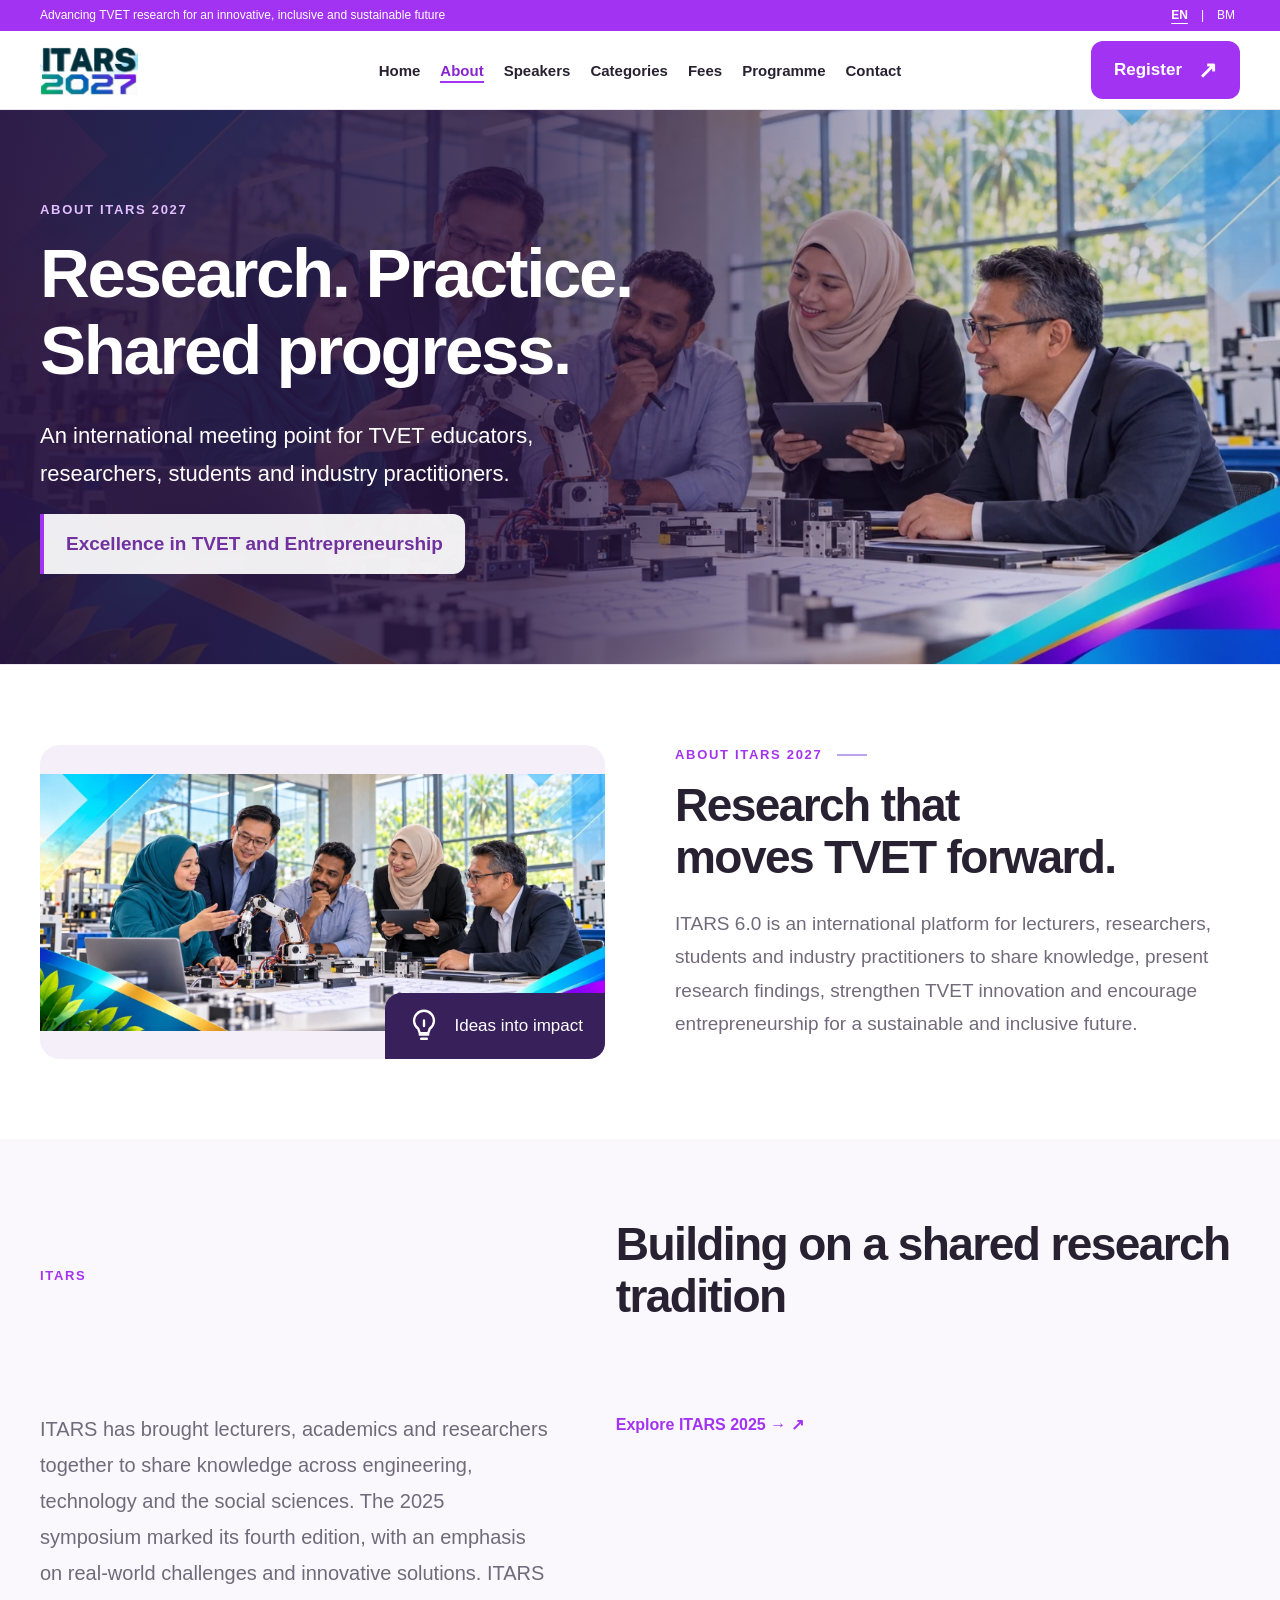
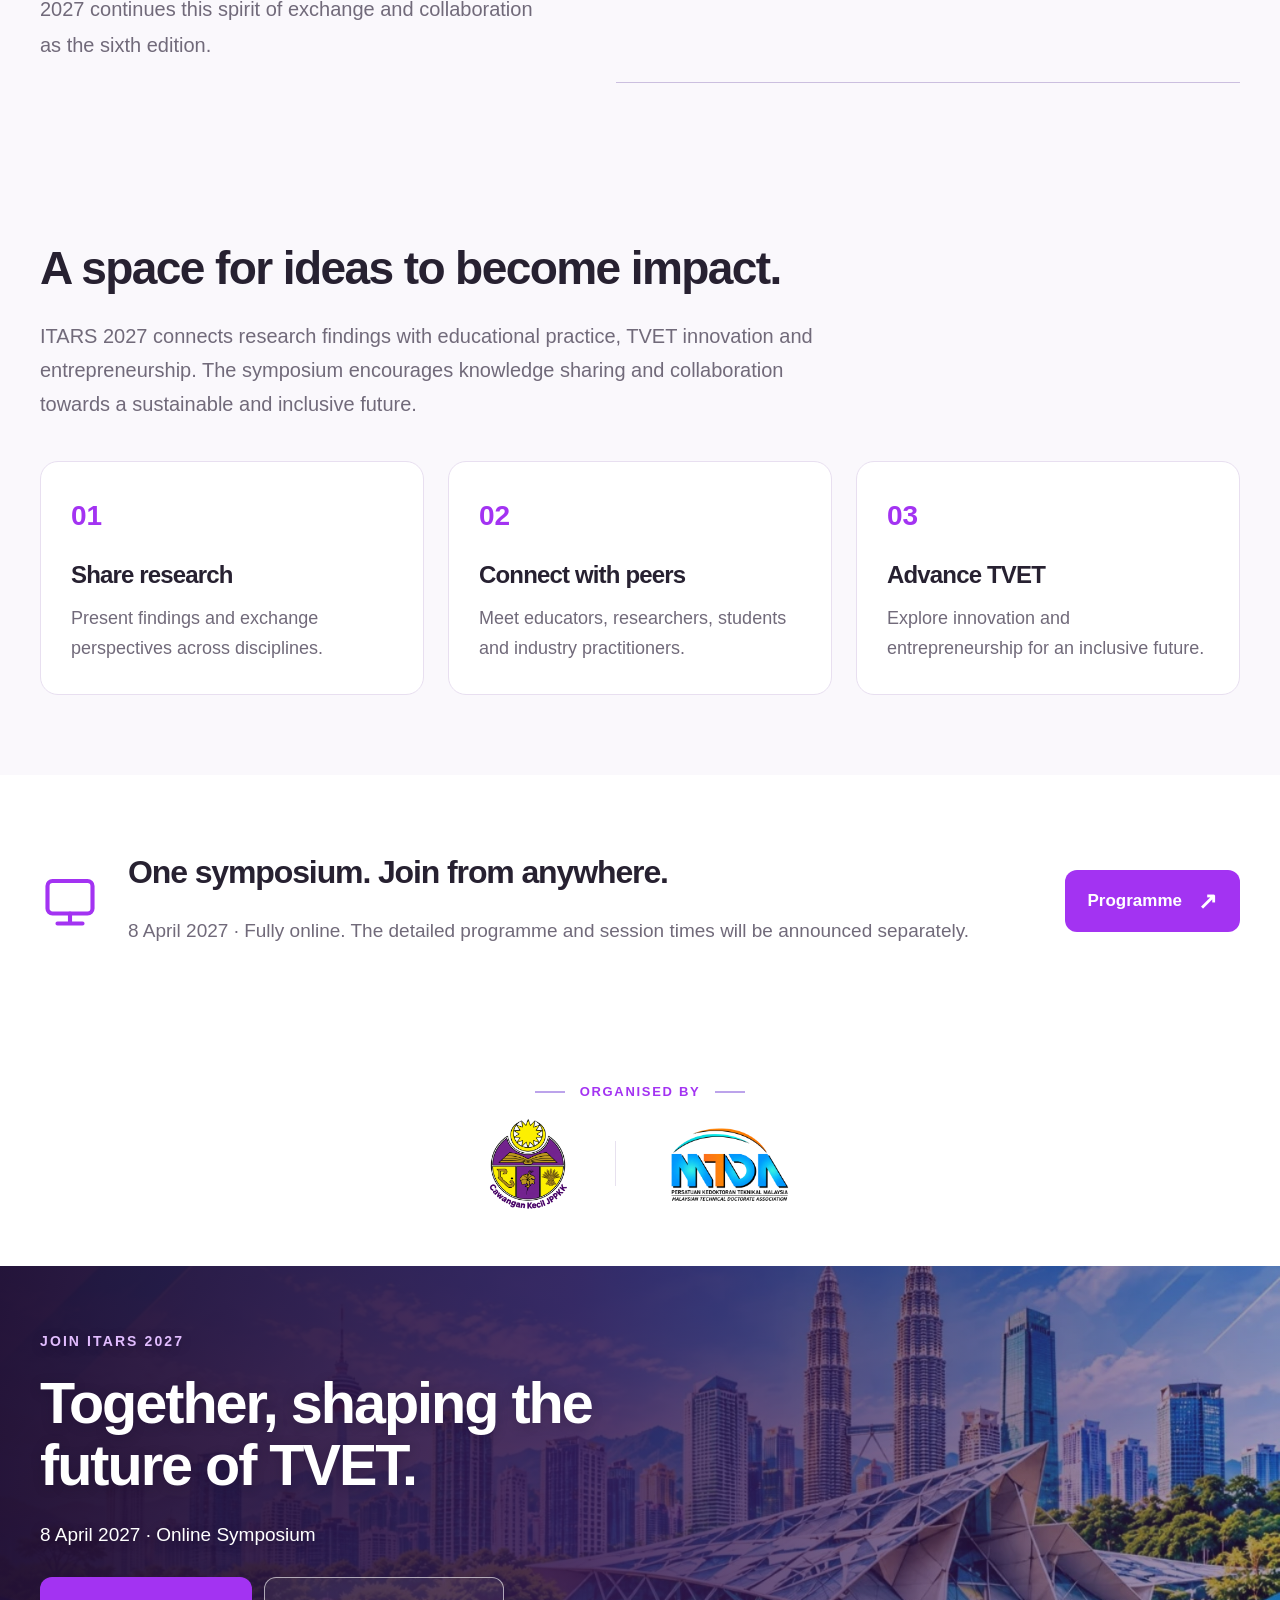
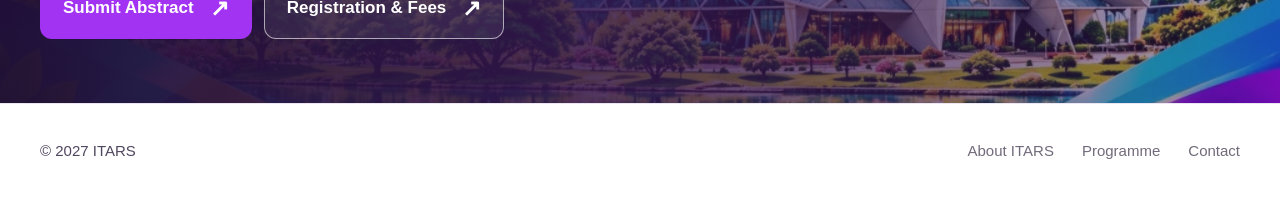
==== about.html @ cc3e8867 "Add files via upload" ====
<!doctype html>
<html lang="en">
<head>
<meta charset="utf-8">
<meta name="viewport" content="width=device-width,initial-scale=1">
<title>About ITARS 2027</title>
<meta name="description" content="Discover the background, aims and organisers of the sixth International TVET Academic and Research Symposium.">
<meta name="theme-color" content="#a333f2">
<link rel="icon" href="assets/icons/online-badge.svg" type="image/svg+xml">
<link rel="stylesheet" href="assets/css/style.css">
<script src="assets/js/translations.js" defer></script>
<script src="assets/js/site.js" defer></script>
<meta property="og:title" content="About ITARS 2027"><meta property="og:description" content="Discover the background, aims and organisers of the sixth International TVET Academic and Research Symposium."><meta property="og:type" content="website"></head>
<body class="about-page">
<svg xmlns="http://www.w3.org/2000/svg" aria-hidden="true" style="position:absolute;width:0;height:0;overflow:hidden"><symbol id="calendar" viewBox="0 0 24 24"><g fill="none" stroke="currentColor" stroke-width="1.65" stroke-linecap="round" stroke-linejoin="round"><rect x="4" y="5" width="16" height="16" rx="2"/><path d="M8 3v4m8-4v4M4 10h16"/></g></symbol><symbol id="online" viewBox="0 0 24 24"><g fill="none" stroke="currentColor" stroke-width="1.65" stroke-linecap="round" stroke-linejoin="round"><rect x="3" y="4" width="18" height="13" rx="2"/><path d="M12 17v4m-5 0h10"/></g></symbol><symbol id="paper" viewBox="0 0 24 24"><g fill="none" stroke="currentColor" stroke-width="1.65" stroke-linecap="round" stroke-linejoin="round"><path d="M6 3h8l4 4v14H6zM14 3v5h4M9 12h6m-6 4h6"/></g></symbol><symbol id="idea" viewBox="0 0 24 24"><g fill="none" stroke="currentColor" stroke-width="1.65" stroke-linecap="round" stroke-linejoin="round"><path d="M9 18h6m-5 3h4M8 14a7 7 0 1 1 8 0l-1 3H9zM12 12V8"/></g></symbol><symbol id="engineering" viewBox="0 0 24 24"><g fill="none" stroke="currentColor" stroke-width="1.65" stroke-linecap="round" stroke-linejoin="round"><path d="m9 3 6 0 1 3 3 1 2 5-2 5-3 1-1 3H9l-1-3-3-1-2-5 2-5 3-1z"/><circle cx="12" cy="12" r="3"/></g></symbol><symbol id="education" viewBox="0 0 24 24"><g fill="none" stroke="currentColor" stroke-width="1.65" stroke-linecap="round" stroke-linejoin="round"><path d="m2 9 10-5 10 5-10 5zM6 11v6q6 5 12 0v-6m4-2v8"/></g></symbol><symbol id="business" viewBox="0 0 24 24"><g fill="none" stroke="currentColor" stroke-width="1.65" stroke-linecap="round" stroke-linejoin="round"><path d="M3 21h18M5 17h3v-6H5zm6 0h3V7h-3zm6 0h3V3h-3z"/></g></symbol><symbol id="environment" viewBox="0 0 24 24"><g fill="none" stroke="currentColor" stroke-width="1.65" stroke-linecap="round" stroke-linejoin="round"><path d="M5 18C1 5 13 3 21 3c0 14-6 18-13 15M5 21 16 9"/></g></symbol><symbol id="tourism" viewBox="0 0 24 24"><g fill="none" stroke="currentColor" stroke-width="1.65" stroke-linecap="round" stroke-linejoin="round"><path d="M4 21V5h16v16M2 21h20M8 8h1m6 0h1m-8 4h1m6 0h1m-6 9v-5h4v5"/></g></symbol><symbol id="social" viewBox="0 0 24 24"><g fill="none" stroke="currentColor" stroke-width="1.65" stroke-linecap="round" stroke-linejoin="round"><circle cx="12" cy="7" r="3"/><path d="M6 21v-2a6 6 0 0 1 12 0v2M5 6a3 3 0 0 0 0 6m14-6a3 3 0 0 1 0 6M2 20v-2a4 4 0 0 1 3-4m17 6v-2a4 4 0 0 0-3-4"/></g></symbol><symbol id="notice" viewBox="0 0 24 24"><g fill="none" stroke="currentColor" stroke-width="1.65" stroke-linecap="round" stroke-linejoin="round"><path d="m3 10 14-5v14L3 14zM7 15l2 6h4l-2-5m9-7 2-2m-2 10 2 2M3 10v4"/></g></symbol><symbol id="menu" viewBox="0 0 24 24"><g fill="none" stroke="currentColor" stroke-width="1.65" stroke-linecap="round" stroke-linejoin="round"><path d="M4 6h16M4 12h16M4 18h16"/></g></symbol><symbol id="mic" viewBox="0 0 24 24"><g fill="none" stroke="currentColor" stroke-width="1.65" stroke-linecap="round" stroke-linejoin="round"><rect x="9" y="3" width="6" height="11" rx="3"/><path d="M5 11a7 7 0 0 0 14 0M12 18v3m-4 0h8"/></g></symbol><symbol id="check" viewBox="0 0 24 24"><g fill="none" stroke="currentColor" stroke-width="1.65" stroke-linecap="round" stroke-linejoin="round"><rect x="4" y="4" width="16" height="16" rx="3"/><path d="m8 12 3 3 5-6"/></g></symbol><symbol id="gear" viewBox="0 0 24 24"><g fill="none" stroke="currentColor" stroke-width="1.65" stroke-linecap="round" stroke-linejoin="round"><circle cx="12" cy="12" r="3"/><path d="M12 2v3m0 14v3M2 12h3m14 0h3M4.9 4.9 7 7m10 10 2.1 2.1M4.9 19.1 7 17M17 7l2.1-2.1"/></g></symbol><symbol id="present" viewBox="0 0 24 24"><g fill="none" stroke="currentColor" stroke-width="1.65" stroke-linecap="round" stroke-linejoin="round"><rect x="3" y="4" width="18" height="12" rx="1.5"/><path d="M12 16v3m-4 2 4-2 4 2M8 12l3-3 2 2 3-3"/></g></symbol><symbol id="book" viewBox="0 0 24 24"><g fill="none" stroke="currentColor" stroke-width="1.65" stroke-linecap="round" stroke-linejoin="round"><path d="M3 5c3-1 6-1 9 1 3-2 6-2 9-1v14c-3-1-6-1-9 1-3-2-6-2-9-1zM12 6v14"/></g></symbol><symbol id="fee" viewBox="0 0 24 24"><g fill="none" stroke="currentColor" stroke-width="1.65" stroke-linecap="round" stroke-linejoin="round"><rect x="3" y="6" width="18" height="12" rx="2"/><circle cx="12" cy="12" r="2.5"/><path d="M6 9v.01M18 15v.01"/></g></symbol><symbol id="phone" viewBox="0 0 24 24"><g fill="none" stroke="currentColor" stroke-width="1.65" stroke-linecap="round" stroke-linejoin="round"><path d="M5 3h4l2 5-2.5 1.5a11 11 0 0 0 6 6L16 13l5 2v4a2 2 0 0 1-2 2A17 17 0 0 1 3 5a2 2 0 0 1 2-2"/></g></symbol><symbol id="globe" viewBox="0 0 24 24"><g fill="none" stroke="currentColor" stroke-width="1.65" stroke-linecap="round" stroke-linejoin="round"><circle cx="12" cy="12" r="9"/><path d="M3 12h18M12 3a14 14 0 0 1 0 18M12 3a14 14 0 0 0 0 18"/></g></symbol><symbol id="target" viewBox="0 0 24 24"><g fill="none" stroke="currentColor" stroke-width="1.65" stroke-linecap="round" stroke-linejoin="round"><circle cx="12" cy="12" r="9"/><circle cx="12" cy="12" r="5"/><circle cx="12" cy="12" r="1"/></g></symbol><symbol id="user" viewBox="0 0 24 24"><g fill="none" stroke="currentColor" stroke-width="1.65" stroke-linecap="round" stroke-linejoin="round"><circle cx="12" cy="8" r="4"/><path d="M4 21a8 8 0 0 1 16 0"/></g></symbol><symbol id="org" viewBox="0 0 24 24"><g fill="none" stroke="currentColor" stroke-width="1.65" stroke-linecap="round" stroke-linejoin="round"><path d="M3 21h18M4 21V10l8-6 8 6v11M9 21v-6h6v6M8 12h.01M16 12h.01"/></g></symbol></svg>
<a class="skip" href="#main"><span data-i18n="skip">Skip to content</span></a>

<!-- ============ SHARED HEADER ============ -->
<header class="site-header">
  <div class="utility"><div class="container utility-inner">
    <span><span data-i18n="utility">Advancing TVET research for an innovative, inclusive and sustainable future</span></span>
    <div class="language-switch" role="group" aria-label="Language"><button type="button" data-lang="en" aria-pressed="true">EN</button><span aria-hidden="true">|</span><button type="button" data-lang="bm" aria-pressed="false">BM</button></div>
  </div></div>
  <div class="nav-shell"><div class="container nav-inner">
    <a href="index.html" class="brand" aria-label="ITARS 2027 Home"><img src="assets/images/itars-logo.webp" alt="ITARS 2027" width="412" height="206"></a>
    <nav class="main-nav" id="main-nav" aria-label="Main navigation"><a href="index.html" data-i18n="navhome">Home</a>
      <a data-i18n="navabout" href="about.html" data-page-link>About</a>
      <a data-i18n="navspeakers" href="speakers.html" data-page-link>Speakers</a>
      <a data-i18n="navpapers" href="categories.html" data-page-link>Categories</a>
      <a data-i18n="navfees" href="registration.html" data-page-link>Fees</a>
      <a data-i18n="navprogramme" href="programme.html" data-page-link>Programme</a>
      <a data-i18n="navcontact" href="contact.html" data-page-link>Contact</a>
    </nav>
    <div class="nav-actions">
      <a data-i18n="register" href="registration.html" class="button teal nav-register" data-page-link>Register</a>
      <button class="menu-toggle" type="button" aria-controls="main-nav" aria-expanded="false" aria-label="Open menu"><svg class="icon" aria-hidden="true"><use href="#menu"></use></svg><span data-i18n="menutext">Menu</span></button>
    </div>
  </div></div>
</header>

<main id="main"><section class="about-hero"><div class="container"><p class="eyebrow" data-i18n="aboutlabel">ABOUT ITARS 2027</p><h1 data-i18n="abtitle">Research. Practice. Shared progress.</h1><p data-i18n="ablead">An international meeting point for TVET educators, researchers, students and industry practitioners.</p><div class="about-theme" data-i18n="abtheme">Excellence in TVET and Entrepreneurship</div></div></section><section class="section about">
  <div class="container about-grid">
    <div class="reveal">
      <p class="eyebrow"><span data-i18n="aboutlabel">ABOUT ITARS 2027</span><i></i></p>
      <h2 data-i18n="abouttitle">Research that<br>moves TVET forward.</h2>
      <p><span data-i18n="aboutp">ITARS 6.0 is an international platform for lecturers, researchers, students and industry practitioners to share knowledge, present research findings, strengthen TVET innovation and encourage entrepreneurship for a sustainable and inclusive future.</span></p>
      
    </div>
    <div class="about-photo reveal"><img src="assets/images/about-hero.webp" alt="Illustrative academic collaboration around a TVET prototype" width="1200" height="800" loading="lazy"><div class="photo-label"><svg class="icon" aria-hidden="true"><use href="#idea"></use></svg><span data-i18n="impact">Ideas into impact</span><i></i></div></div>
  </div>
</section>

<section class="section history"><div class="container welcome-inner"><p class="eyebrow">ITARS</p><h2 data-i18n="abhistory"></h2><p data-i18n="abhistorycopy"></p><a class="text-link" href="https://sites.google.com/view/itars2025/home" target="_blank" rel="noopener" data-i18n="historysource">Explore ITARS 2025 →</a></div></section><section class="section purpose"><div class="container"><h2 data-i18n="abpurpose">A space for ideas to become impact.</h2><p class="purpose-intro" data-i18n="abpurposecopy"></p><div class="purpose-grid"><article><span class="purpose-number">01</span><h3 data-i18n="ab1"></h3><p data-i18n="ab1c"></p></article><article><span class="purpose-number">02</span><h3 data-i18n="ab2"></h3><p data-i18n="ab2c"></p></article><article><span class="purpose-number">03</span><h3 data-i18n="ab3"></h3><p data-i18n="ab3c"></p></article></div></div></section><section class="section"><div class="container format-panel"><svg class="icon" aria-hidden="true"><use href="#online"></use></svg><div><h2 data-i18n="abformat"></h2><p data-i18n="abformatcopy"></p></div><a class="button teal" href="programme.html" data-page-link data-i18n="navprogramme">Programme</a></div></section><section class="section organisers-section"><div class="container"><div class="organisers reveal">
      <p class="eyebrow centered"><i></i><span data-i18n="organised">ORGANISED BY</span><i></i></p>
      <div class="organiser-names"><img src="assets/images/puspanita-logo.webp" alt="PUSPANITA Cawangan Kecil JPPKK" width="146" height="168"><span aria-hidden="true"></span><img src="assets/images/mtda-logo.webp" alt="Malaysian Technical Doctorate Association (MTDA)" width="245" height="155"></div>
      <p class="organiser-line">PUSPANITA JPPKK &amp; MTDA</p></div></div></section>

<!-- CTA -->
<section class="cta">
  <div class="container cta-inner">
    <div class="cta-copy"><p class="cta-kicker" data-i18n="ctakicker">JOIN ITARS 2027</p><h2 data-i18n="ctaheadline">Together, shaping the future of TVET.</h2><p><span data-i18n="ctadate">8 April 2027 · Online Symposium</span></p></div>
    <div class="button-row">
      <a data-i18n="ctasubmit" href="submission.html" class="button gold" data-page-link>Submit Abstract</a>
      <a data-i18n="ctareg" href="registration.html" class="button outline" data-page-link>Registration &amp; Fees</a>
    </div>
  </div>
</section>
</main>

<!-- ============ SHARED FOOTER ============ -->
<footer class="site-footer"><div class="container footer-inner"><small>© 2027 ITARS</small><nav aria-label="Footer navigation"><a data-i18n="footabout" href="about.html" data-page-link>About ITARS</a><a data-i18n="footprogramme" href="programme.html" data-page-link>Programme</a><a data-i18n="footcontact" href="contact.html" data-page-link>Contact</a></nav></div></footer>

<dialog id="page-dialog" aria-labelledby="dialog-title"><button class="dialog-close" type="button" aria-label="Close dialog">×</button><p class="eyebrow">ITARS 2027</p><h2 data-i18n="dialogtitle" id="dialog-title">This page is being prepared</h2><p><span data-i18n="dialogcopy">This first release contains the homepage. The selected section will have its own dedicated page. For event information, view the supplied poster or call the organisers.</span></p><div class="dialog-actions"><a class="button teal" href="assets/images/itars-poster.webp"><span data-i18n="viewposter">View event poster</span></a><a href="tel:+60127899131">Tuan Rozila · +60 12-789 9131</a><a href="tel:+60197607001">Dr. Khairunnisa · +60 19-760 7001</a></div></dialog>
</body>
</html>
---- assets/css/style.css ----
:root{--green:#38205b;--teal:#a333f2;--violet:#a333f2;--lime:#bca3eb;--ink:#272131;--muted:#716a7a;--line:#e7e1ef;--header-height:108px;--footer-height:0px}*{box-sizing:border-box}html{scroll-behavior:smooth;scroll-padding-top:120px}body{margin:0;padding-top:var(--header-height);background:#fff;color:var(--ink);font:19px/1.7 'Segoe UI',Arial,sans-serif}a{color:inherit;text-decoration:none}button{font:inherit;cursor:pointer}a,button{touch-action:manipulation}a:focus-visible,button:focus-visible{outline:3px solid var(--lime);outline-offset:5px}img{display:block;max-width:100%;height:auto}.container{width:min(1240px,calc(100% - 80px));margin:auto}.icon{width:34px;height:34px;flex-shrink:0}h1,h2,h3,p{margin-top:0}h1,h2,h3{line-height:1.12;letter-spacing:-.035em}h2{font-size:clamp(34px,3.6vw,48px);margin-bottom:24px}h3{font-size:19px}p{color:var(--muted)}.skip{position:fixed;left:20px;top:-100px;z-index:100;background:#fff;padding:10px}.skip:focus{top:10px}.site-header{position:fixed;inset:0 0 auto;z-index:50;background:#fff}.utility{background:#a333f2;border-bottom:1px solid #a333f2;color:#fff;font-size:12px}.utility-inner{min-height:30px;display:flex;align-items:center;justify-content:space-between;gap:20px}.language-switch{display:flex;align-items:center;gap:8px;flex-shrink:0}.language-switch button{font-size:12px;border:0;background:none;padding:5px;color:#fff;opacity:1}.language-switch button[aria-pressed=true]{opacity:1;font-weight:800;text-decoration:underline;text-underline-offset:4px}.nav-shell{border-bottom:1px solid #ebe5f2}.nav-inner{min-height:78px;display:flex;align-items:center;justify-content:space-between;gap:25px}.brand img{width:98px;height:49px;object-fit:contain}.main-nav{display:flex;gap:26px;font-size:16px;font-weight:650}.main-nav a:hover{color:var(--teal)}.nav-actions{display:flex;gap:12px;align-items:center}.button{display:inline-flex;align-items:center;justify-content:center;gap:16px;padding:14px 22px;border:1px solid transparent;border-radius:12px;font-size:17px;font-weight:700;line-height:1.4;min-height:48px;transition:transform .2s,background .2s}.button:after{content:'↗';font-size:23px}.button:hover{transform:translateY(-2px)}.teal,.nav-register,.gold{background:var(--teal);color:#fff}.nav-register{min-height:48px;padding:12px 22px}.outline{background:#fff;color:var(--green);border-color:#e1d9ec}.menu-toggle{display:none;background:#fff;border:1px solid var(--line);border-radius:5px;padding:7px;color:var(--green)}.hero{position:relative;isolation:isolate;overflow:hidden;background:#38205b;padding:72px 0 106px}.hero-grid{display:block}.hero-copy{width:53%;max-width:640px;min-width:0}.hero-visual{position:absolute;inset:0;z-index:-3;overflow:hidden}.hero-visual img{width:100%;height:100%;object-fit:cover;object-position:center 50%}.hero:before{content:'';position:absolute;inset:0;z-index:-2;background:linear-gradient(90deg,#281440f5,#281440f0 30%,#281440a6 52%,#28144010 78%,transparent)}.hero-shapes,.hero-ribbon{display:none}.hero-wordmark{font-size:14px;font-weight:750;letter-spacing:.16em;color:#e4dced;margin-bottom:18px}.hero-wordmark span{color:#d8c6f4;font-size:11px}.full-title{font-size:13px;line-height:1.65;color:#e4dced!important;font-weight:500;max-width:450px;margin-bottom:25px;text-transform:uppercase;letter-spacing:.05em}.theme-panel{padding:0;margin:0 0 26px}.hero h1{font:800 clamp(43px,4.6vw,65px)/1.05 'Segoe UI',Arial,sans-serif;letter-spacing:-.045em;color:white;margin:0;overflow-wrap:break-word}.hero h1 em{display:block;font-style:normal;font-size:.66em;color:#dfd1f5;line-height:1.14;margin-top:10px}.hero-date{color:white;font-size:20px;font-weight:650;margin-bottom:18px}.hero-description{color:#e4dced!important;font-size:20px;max-width:510px;line-height:1.65;margin-bottom:26px}.button-row{display:flex;gap:12px;flex-wrap:wrap}.hero .outline{background:#ffffff0c;border-color:#d0c5df;color:#fff}.countdown-wrap{position:relative;margin-top:-38px;z-index:3}.countdown-card{display:grid;grid-template-columns:1fr 1.3fr;gap:25px;align-items:center;padding:25px 30px;background:#fff;border:1px solid var(--line);border-radius:10px;box-shadow:0 12px 32px #44246d10}.eyebrow{display:flex;align-items:center;gap:15px;font-size:13px;font-weight:750;letter-spacing:.13em;color:var(--teal);line-height:1.5;margin-bottom:15px}.eyebrow i{width:30px;height:2px;background:var(--lime)}.countdown-intro .eyebrow{font-size:12px;margin-bottom:8px}.countdown-intro strong{display:block;font-size:19px;line-height:1.4}.countdown-intro small{display:block;font-size:12px;color:var(--muted);margin-top:7px}.countdown-intro #countdown-status{font-size:12px;color:var(--teal)}.countdown-units{display:grid;grid-template-columns:repeat(4,1fr)}.count-unit{text-align:center;border-left:1px solid var(--line);padding:0 14px}.count-unit strong{display:block;font-size:54px;line-height:1.1;color:var(--green);font-variant-numeric:tabular-nums;font-weight:650;letter-spacing:-.04em}.count-unit small{display:block;font-size:12px;font-weight:700;letter-spacing:.12em;margin-top:6px}.section{padding:80px 0}.about-grid{display:grid;grid-template-columns:1fr 1fr;gap:70px;align-items:center}.about-grid>.about-photo{grid-column:1;grid-row:1}.about-grid>div:not(.about-photo){grid-column:2;grid-row:1}.about p:not(.eyebrow){font-size:19px;line-height:1.75}.about-photo{position:relative}.about-photo img{width:100%;aspect-ratio:1.35;object-fit:cover;border-radius:20px}.photo-label{position:absolute;bottom:0;right:0;background:var(--green);color:white;padding:16px 22px;display:flex;align-items:center;gap:13px;border-radius:16px 0 16px 0;font-size:17px}.photo-label i{display:none}.text-link,.light-link{display:inline-block;color:var(--teal);font-size:16px;font-weight:700;border-bottom:1px solid #cbbfdf;padding-bottom:3px}.text-link:after,.light-link:after{content:' ↗'}.banner-head{display:flex;align-items:center;gap:24px;margin-bottom:32px}.banner{display:flex;gap:12px;align-items:center;background:none;color:var(--ink);font-size:38px;font-weight:750;text-transform:none;letter-spacing:-.03em;padding:0;margin:0;clip-path:none}.banner>.icon{display:none}.banner-line{height:1px;flex:1;background:var(--line)}.speakers{background:#faf9fc}.speaker-grid{list-style:none;padding:0;margin:0;display:grid;grid-template-columns:repeat(5,minmax(0,1fr));gap:22px}.speaker-photo{margin:0 0 20px;width:100%;aspect-ratio:1.1;overflow:hidden;border-radius:16px;background:#fff}.speaker-photo img{width:100%;height:100%;object-fit:cover}.speaker-photo b,.speaker-label{display:none}.speaker-body{text-align:left;background:none!important;padding:0}.speaker-body h3{font-size:19px;line-height:1.4;margin-bottom:8px;letter-spacing:-.015em}.speaker-body p{font-size:15px;line-height:1.6;margin:0}.date-grid{display:grid;grid-template-columns:repeat(3,minmax(0,1fr));list-style:none;margin:0;padding:0;gap:0 35px}.date-card{position:relative;border-top:1px solid var(--line);padding:24px 0;background:none;border-radius:0;display:grid;grid-template-columns:54px 1fr;gap:0 15px}.date-icon{grid-row:span 2;width:50px;height:50px;border-radius:50%;background:#f2edf8;color:var(--teal);display:grid;place-items:center}.date-icon .icon{width:28px;height:28px}.date-card h3{font-size:19px;line-height:1.4;margin-bottom:8px;letter-spacing:0}.date-card p{font-size:17px;margin:0}.date-card mark{color:var(--green);background:none}.date-card.is-key{border-top:2px solid var(--lime)}.date-card.is-key p{font-weight:750;color:var(--green)}.fields{background:#a333f2;padding:88px 0}.fields .banner-head{margin-bottom:30px}.fields .section-lead{margin-bottom:34px;flex-wrap:wrap}.fields .field-grid{gap:18px}.fields .banner,.fields .section-lead p,.fields .text-link{color:#fff}.fields .banner-line{background:#ffffff66}.fields .text-link{border-color:#ffffff99}.section-lead{display:flex;justify-content:space-between;gap:30px;align-items:center;margin-bottom:25px}.section-lead p{margin:0;font-size:19px}.field-grid{display:grid;grid-template-columns:repeat(3,minmax(0,1fr));gap:13px}.field-card{display:flex;gap:15px;align-items:center;padding:24px;background:#fff;border:1px solid #e7e0ee;border-radius:16px;transition:transform .2s}.field-card:hover{transform:translateY(-3px)}.field-card .icon{width:36px;height:36px;color:var(--violet)}.field-card h3{font-size:18px;line-height:1.4;margin:0;letter-spacing:0;flex:1}.field-card>span:last-child{color:var(--violet);font-size:22px}.organisers-section{padding:55px 0}.centered{justify-content:center}.organiser-names{display:flex;justify-content:center;align-items:center;gap:45px}.organiser-names img{height:95px;width:auto;object-fit:contain}.organiser-names img:last-child{height:80px}.organiser-names>span{height:45px;width:1px;background:var(--line)}.organiser-line{display:none}.cta{background:var(--green);color:white}.cta-inner{display:flex;align-items:center;justify-content:space-between;gap:35px;padding:40px 0}.cta h2{font-size:clamp(36px,4vw,48px);color:#fff;margin-bottom:10px}.cta h2 em{font-style:normal;color:#dfd1f5}.cta p{font-size:16px;color:#e4dced;margin:0}.cta .gold{background:#a333f2;color:#fff}.cta .gold:hover{background:#8824d0}.cta .outline{background:transparent;border-color:#ab96c9;color:white}.site-footer{position:static;background:#fff;border-top:1px solid #ebe5f2}.footer-inner{display:flex;justify-content:space-between;align-items:center;gap:20px;min-height:94px;padding:20px 0}.footer-inner small{font-size:15px;color:#51465f}.footer-inner nav{display:flex;gap:28px;color:var(--muted);font-size:15px}dialog{border:1px solid var(--line);border-radius:12px;width:min(540px,calc(100% - 30px));padding:35px;color:var(--ink)}dialog::backdrop{background:#38205b99;backdrop-filter:blur(4px)}dialog h2{font-size:28px}dialog p{font-size:16px}.dialog-close{position:absolute;right:12px;top:6px;border:0;background:none;font-size:30px;color:var(--green)}.dialog-actions{display:flex;flex-direction:column;align-items:start;gap:12px;font-size:14px}.js-motion .reveal{opacity:0;transform:translateY(15px);transition:opacity .6s,transform .6s}.js-motion .reveal.visible{opacity:1;transform:none}
@media(max-width:1100px){.container{width:calc(100% - 48px)}.main-nav{gap:16px;font-size:15px}.hero-copy{width:58%}.about-grid{gap:35px}.speaker-grid{gap:16px}.cta-inner{gap:25px}.cta .button{font-size:16px;padding:14px 18px}}
@media(max-width:1050px){.main-nav{display:none;position:absolute;top:100%;left:0;right:0;background:#fff;border-bottom:1px solid var(--line);padding:20px 24px;grid-template-columns:1fr 1fr;gap:0;font-size:16px}.main-nav.is-open{display:grid}.main-nav a{padding:12px}.menu-toggle{display:block}.countdown-card{grid-template-columns:1fr;text-align:center;gap:20px}.countdown-intro .eyebrow{justify-content:center}.count-unit:first-child{border:0}.speaker-grid{grid-template-columns:repeat(3,1fr)}.date-grid{grid-template-columns:repeat(2,1fr)}.field-grid{grid-template-columns:repeat(2,1fr)}.cta-inner{flex-direction:column;align-items:start}.about-grid{gap:30px}.about h2{font-size:33px}}
@media(max-width:600px){.container{width:calc(100% - 36px)}.utility-inner>span{font-size:11px;max-width:calc(100% - 65px);line-height:1.3}.language-switch{gap:3px}.nav-inner{min-height:66px;gap:12px}.brand img{width:84px;height:42px}.nav-register{font-size:15px;padding:11px 14px;min-height:44px}.nav-actions{gap:8px}.menu-toggle .icon{width:28px;height:28px}.hero{padding:112px 0 64px}.hero-copy{width:100%;max-width:100%}.hero-visual img{object-position:66% top}.hero:before{background:linear-gradient(180deg,#28144000,#28144040 12%,#281440dc 28%,#281440f7 45%,#281440fa)}.hero-wordmark{font-size:13px;margin-bottom:14px}.full-title{font-size:12px;margin-bottom:20px}.hero h1{font-size:45px}html[lang=ms] .hero h1{font-size:36px}.hero h1 em{font-size:.65em}.hero-date{font-size:18px}.hero-description{font-size:18px;line-height:1.6}.hero .button-row{display:grid;grid-template-columns:1fr;gap:12px}.hero .button{padding:15px 18px;font-size:16px;gap:14px}.countdown-card{padding:20px 14px;gap:18px}.count-unit{padding:0 5px}.count-unit strong{font-size:38px}.count-unit small{font-size:11px}.countdown-intro strong{font-size:17px}.countdown-intro small{font-size:12px}.section{padding:45px 0}.about-grid{grid-template-columns:minmax(0,1fr);gap:30px}.about-grid>.about-photo{grid-column:1;grid-row:1}.about-grid>div:not(.about-photo){grid-column:1;grid-row:2}.about h2{font-size:33px}.about p:not(.eyebrow){font-size:19px}.banner{font-size:30px}.banner-head{gap:20px;margin-bottom:25px}.speaker-grid{grid-template-columns:repeat(2,minmax(0,1fr));gap:28px 18px}.speaker:last-child{grid-column:auto;width:auto}.speaker-body h3{font-size:18px}.speaker-body p{font-size:15px}.date-grid{grid-template-columns:1fr;gap:0}.date-card{padding:20px 0}.date-card h3{font-size:19px}.date-card p{font-size:17px}.section-lead{display:block}.section-lead p{margin-bottom:12px}.field-grid{grid-template-columns:1fr;gap:10px}.field-card{padding:20px}.organiser-names{gap:25px}.organiser-names img{height:80px}.organiser-names img:last-child{height:65px}.cta-inner{padding:32px 0;gap:25px}.cta h2{font-size:31px}.cta p{font-size:15px}.cta .button-row{display:grid;grid-template-columns:1fr;width:100%;gap:12px}.cta .button{font-size:16px;gap:14px;padding:15px 18px}.footer-inner{min-height:100px;gap:14px;flex-direction:column;justify-content:center;padding:20px 0}.footer-inner nav{gap:18px;font-size:14px;flex-wrap:wrap;justify-content:center}.footer-inner small{font-size:13px}.organisers-section{padding:40px 0}}
@media(prefers-reduced-motion:reduce){html{scroll-behavior:auto}*,*:before,*:after{animation:none!important;transition:none!important}.js-motion .reveal{opacity:1;transform:none}}

/* Palette violet with readable white button labels. */
.teal,.nav-register,.gold{background:#a333f2;color:#fff}.teal:hover,.nav-register:hover,.gold:hover{background:#8824d0}

/* Comfortable reading layout on phones and small tablets. */
@media(max-width:800px){
 .about-grid{grid-template-columns:minmax(0,1fr);gap:30px}
 .about-grid>.about-photo{grid-column:1;grid-row:1}
 .about-grid>div:not(.about-photo){grid-column:1;grid-row:2}
 .about-photo img{max-height:440px}
 .field-grid{grid-template-columns:minmax(0,1fr)}
 .fields{padding:56px 0}
 .fields .section-lead{display:block;margin-bottom:28px}
 .fields .section-lead p{margin-bottom:16px}
 .banner{overflow-wrap:anywhere}
 .banner-line{min-width:20px}
 .speaker-grid{grid-template-columns:repeat(2,minmax(0,1fr))}
 .hero-copy{width:100%;max-width:610px}
 .hero:before{background:linear-gradient(90deg,#281440f5,#281440d9 55%,#28144066)}
 .hero-description{max-width:540px}
 .hero .button-row{gap:12px}
 .field-card{min-width:0;padding:22px}
 .field-card h3{overflow-wrap:anywhere}
 .cta h2{font-size:36px}
 .cta .button{font-size:16px;min-height:54px}
 .footer-inner{padding:24px 0;flex-wrap:wrap}
 .footer-inner nav{font-size:15px;gap:20px;flex-wrap:wrap}
}
@media(max-width:600px){
 .hero:before{background:linear-gradient(180deg,#28144010,#28144066 12%,#281440ee 28%,#281440fa 48%)}
 .hero-description{color:#fff!important}
 .cta h2{font-size:36px}
 .footer-inner small{font-size:14px}
 .fields .banner{font-size:29px}
 .fields .text-link{font-size:16px}
}

/* Subtle skyline texture in the closing invitation. */
.cta{position:relative;isolation:isolate;overflow:hidden;background:#38205b}.cta:before{content:"";position:absolute;inset:0;z-index:-2;background:url("../images/hero.webp") center 57%/cover no-repeat;opacity:.24}.cta:after{content:"";position:absolute;inset:0;z-index:-1;background:linear-gradient(90deg,rgba(45,22,73,.84),rgba(56,32,91,.55));pointer-events:none}.cta-inner{position:relative;padding-top:56px;padding-bottom:56px}.cta h2,.cta p{text-shadow:0 2px 12px rgba(20,8,36,.25)}

/* Speaker showcase, milestone journey and closing feature. */
.speaker-grid{grid-template-columns:repeat(5,minmax(0,1fr));gap:18px;align-items:stretch}
.speaker{background:#fff;border:1px solid #e8e0f1;border-radius:20px;overflow:hidden;box-shadow:0 8px 26px #38205b08;transition:transform .25s}
.speaker:hover{transform:translateY(-5px)}
.speaker-photo{aspect-ratio:1.12;margin:0;padding:20px 20px 0;background:linear-gradient(145deg,#f4eefc,#e8dbf7);border-radius:0}
.speaker-photo img{object-fit:contain;object-position:center bottom;border-radius:12px 12px 0 0}
.speaker-body{padding:20px 16px 24px;min-height:185px}
.speaker-body h3{font-size:18px;color:#38205b}.speaker-body p{font-size:14px}
.speaker-hint{display:none;font-size:14px;color:#716a7a}
.date-grid{counter-reset:milestone;gap:22px 26px;position:relative}
.date-card{counter-increment:milestone;display:flex;flex-direction:column;align-items:flex-start;padding:28px 24px;border:1px solid #e7e1ef;border-radius:18px;background:#fff;gap:12px;box-shadow:0 6px 20px #38205b05}
.date-card:before{content:counter(milestone,decimal-leading-zero);position:absolute;right:22px;top:22px;color:#b8a5ce;font-size:14px;font-weight:700;letter-spacing:.08em}
.date-card:after{content:'';position:absolute;top:53px;left:76px;right:52px;height:1px;background:#e7e1ef}
.date-icon{z-index:1}.date-card h3{margin:0}.date-card p{font-size:18px;color:#5e4c73}
.date-card.is-key{border:1px solid #a333f2;background:linear-gradient(135deg,#8231bf,#a333f2);color:#fff;box-shadow:0 12px 28px #a333f229}
.date-card.is-key h3,.date-card.is-key mark,.date-card.is-key p{color:#fff}.date-card.is-key:before{color:#f0dbff}.date-card.is-key .date-icon{background:#ffffff26;color:#fff}
.cta:before{opacity:.76;background-position:center 48%}
.cta:after{background:linear-gradient(90deg,rgba(32,15,53,.97),rgba(52,23,79,.83) 45%,rgba(51,21,78,.23))}
.cta-inner{min-height:380px;display:flex;flex-direction:column;align-items:flex-start;justify-content:center;gap:26px;padding-top:64px;padding-bottom:64px}
.cta-copy{max-width:720px}.cta .cta-kicker{font-size:14px;letter-spacing:.15em;font-weight:750;color:#e2bdff;margin-bottom:18px}
.cta h2{font-size:clamp(38px,4.5vw,60px);line-height:1.08;margin-bottom:22px;max-width:700px}.cta p{font-size:19px;color:#fff}
.cta .button{min-height:56px;font-size:17px}.cta .outline{background:#ffffff12;border-color:#ffffff99}
@media(max-width:1050px){.speaker-grid{grid-template-columns:repeat(5,minmax(180px,1fr));overflow-x:auto;scroll-snap-type:x mandatory;padding:3px 2px 20px}.speaker{scroll-snap-align:start}.speaker-hint{display:block}.speaker-body{min-height:200px}}
@media(max-width:600px){.speaker-grid{display:flex;gap:16px;overflow-x:auto;padding-bottom:22px;scrollbar-color:#a333f2 #ede3f8}.speaker{flex:0 0 82%;min-width:0}.speaker:last-child{width:auto}.speaker-photo{aspect-ratio:1.2;padding:24px 30px 0}.speaker-body{min-height:155px;padding:22px}.speaker-body h3{font-size:21px}.speaker-body p{font-size:16px}.date-grid{grid-template-columns:1fr;margin-left:10px;border-left:2px solid #e7d8f4;padding-left:26px;gap:20px}.date-card{padding:24px 20px}.date-card:before{right:auto;left:-37px;top:28px;width:18px;height:18px;background:#a333f2;border:4px solid #fff;border-radius:50%;content:''}.date-card:after{display:none}.cta-inner{min-height:460px;padding-top:56px;padding-bottom:56px}.cta h2{font-size:40px}.cta:before{background-position:65% center;opacity:.65}.cta:after{background:linear-gradient(90deg,#201035ed,#301747a6)}.cta p{font-size:18px}}

/* Lighter research section with palette accents. */
.fields{background:#f8f7fb}
.fields .banner{color:#38205b}.fields .section-lead p{color:#716a7a}.fields .text-link{color:#71319f;border-color:#cbb6dd}.fields .banner-line{background:#e2d9eb}
.fields .field-card{--accent:#a333f2;--tint:#f4e8fd;border:1px solid #e8e2ed;border-left:4px solid var(--accent);background:#fff;box-shadow:0 4px 14px #38205b04}
.fields .field-card:nth-child(3n+2){--accent:#618f28;--tint:#edf6df}
.fields .field-card:nth-child(3n){--accent:#007c91;--tint:#e3f3f5}
.fields .field-card .icon{color:var(--accent);width:44px;height:44px;padding:8px;background:var(--tint);border-radius:12px}
.fields .field-card>span:last-child{color:var(--accent)}
.fields .field-card:hover{border-color:var(--accent);box-shadow:0 8px 22px #38205b0b}

/* Always-visible navigation links, including on phones. */
.main-nav a[aria-current=page]{color:#8824d0;box-shadow:inset 0 -2px #a333f2}
@media(min-width:1051px){.main-nav{gap:18px;font-size:15px}}
@media(max-width:1050px){.nav-inner{flex-wrap:wrap;padding-top:12px;gap:12px}.nav-actions{margin-left:auto}.main-nav,.main-nav.is-open{display:flex;position:static;order:3;width:100%;overflow-x:auto;flex-wrap:nowrap;gap:8px;padding:0 0 9px;border:0;scrollbar-width:thin;font-size:15px}.main-nav a{flex-shrink:0;padding:9px 12px;border-radius:8px;background:#f7f2fc}.menu-toggle{display:none}}
.about-hero{background:linear-gradient(120deg,#f6effd,#fff);padding:85px 0 70px;border-bottom:1px solid #eee5f5}.about-hero h1{font-size:clamp(40px,5.4vw,70px);max-width:850px;color:#38205b;margin:0 0 28px}.about-hero p:not(.eyebrow){font-size:22px;max-width:720px}.about-theme{display:inline-block;padding:14px 22px;border-left:4px solid #a333f2;background:#fff;border-radius:0 12px 12px 0;color:#71319f;font-weight:650}.purpose{background:#faf8fc}.purpose-intro{max-width:800px;font-size:20px}.purpose-grid{display:grid;grid-template-columns:repeat(3,1fr);gap:24px;margin-top:40px}.purpose-grid article{background:#fff;padding:30px;border:1px solid #e8dff0;border-radius:18px}.purpose-number{color:#a333f2;font-size:28px;font-weight:750}.purpose-grid h3{font-size:24px;margin:22px 0 14px}.purpose-grid p{font-size:18px;margin:0}.format-panel{display:flex;gap:28px;align-items:center}.format-panel>.icon{width:60px;height:60px;color:#a333f2}.format-panel>div{flex:1}.format-panel h2{font-size:32px}.format-panel p{margin:0}
@media(max-width:700px){.about-hero{padding:50px 0}.about-hero p:not(.eyebrow){font-size:19px}.purpose-grid{grid-template-columns:1fr}.format-panel{flex-direction:column;align-items:flex-start}.about-theme{font-size:17px}}

/* Dedicated About photography from the supplied hero set. */
.about-hero{position:relative;isolation:isolate;background:#38205b;padding:90px 0;overflow:hidden}
.about-hero:before{content:'';position:absolute;inset:0;z-index:-2;background:url('../images/about-hero.webp') center center/cover no-repeat}
.about-hero:after{content:'';position:absolute;inset:0;z-index:-1;background:linear-gradient(90deg,#281440f5,#281440ce 40%,#28144030 78%)}
.about-hero h1{color:#fff;max-width:690px}.about-hero .eyebrow{color:#e2bdff}.about-hero p:not(.eyebrow){color:#fff;max-width:620px}.about-theme{background:#ffffffeb}
.about-page .about-photo img{aspect-ratio:1.8;object-fit:contain;background:#f4eff9}
@media(max-width:600px){.about-hero{padding:72px 0 56px}.about-hero:after{background:linear-gradient(90deg,#281440ed,#281440b8)}.about-hero:before{background-position:58% center}.about-hero h1{font-size:42px}.about-page .about-photo img{aspect-ratio:2.2}}

/* Centre desktop navigation; keep a single header row on mobile. */
@media(min-width:1051px){.nav-inner{display:grid;grid-template-columns:auto minmax(0,1fr) auto;align-items:center;gap:26px}.main-nav{justify-content:center;gap:18px}.nav-actions{justify-self:end}}
@media(max-width:1050px){.nav-inner{display:flex;flex-wrap:nowrap;padding-top:0;gap:12px}.nav-actions{margin-left:auto}.menu-toggle{display:block;min-width:44px;min-height:44px}.main-nav{display:none;position:absolute;top:100%;left:0;right:0;width:100%;order:initial;overflow:visible;padding:18px 24px;background:#fff;border-bottom:1px solid #e7e1ef;box-shadow:0 12px 20px #38205b0d}.main-nav.is-open{display:grid;grid-template-columns:repeat(2,minmax(0,1fr));position:absolute;top:100%;left:0;right:0;width:100%;padding:18px 24px;gap:8px}.main-nav a{padding:12px;background:#f7f2fc;white-space:normal}}

/* Navigation remains visible instead of disappearing into the menu. */
@media(max-width:1050px){.nav-inner{display:grid;grid-template-columns:auto 1fr auto;gap:12px;padding:0}.brand{grid-column:1;grid-row:1}.nav-actions{grid-column:3;grid-row:1}.main-nav,.main-nav.is-open{grid-column:2;grid-row:1;display:flex;justify-content:flex-start;position:static;top:auto;width:100%;min-width:0;overflow-x:auto;flex-wrap:nowrap;gap:4px;padding:10px 0;background:#fff;border:0;box-shadow:none;scrollbar-width:thin;scrollbar-color:#a333f2 #f2e9fa}.main-nav a{flex-shrink:0;white-space:nowrap;background:none;padding:10px;font-size:15px}.menu-toggle{display:none}.nav-register{padding:10px 12px;font-size:14px}.nav-register:after{display:none}}
@media(max-width:600px){.brand img{width:68px;height:40px}.nav-inner{gap:8px}.main-nav{max-width:100%}.nav-register{font-size:13px;padding:10px}.nav-shell .container{width:calc(100% - 24px)}}
.welcome{padding-bottom:30px}.welcome-inner{max-width:980px}.welcome h2{max-width:800px}.welcome p:not(.eyebrow),.history p:not(.eyebrow){font-size:20px;line-height:1.8}.welcome .welcome-closing{font-weight:650;color:#71319f;border-left:3px solid #a333f2;padding-left:20px;margin-top:28px}.history{background:#faf8fc}
@media(max-width:600px){.welcome p:not(.eyebrow),.history p:not(.eyebrow){font-size:18px}}

/* Clear hierarchy and brief introductions between sections. */
@media(min-width:1051px){.main-nav{justify-content:center;gap:20px}.nav-inner{grid-template-columns:120px minmax(0,1fr) 120px}.nav-register{justify-self:end}}
@media(min-width:701px) and (max-width:1050px){.main-nav,.main-nav.is-open{justify-content:safe center}}
.hero{padding-top:84px;padding-bottom:100px}.hero .full-title{margin-bottom:28px}.hero .theme-panel{margin-bottom:28px}
.welcome{padding:80px 0;background:#fff}.welcome-inner{max-width:1240px;display:grid;grid-template-columns:.9fr 1.1fr;gap:65px}.welcome h2{font-size:clamp(32px,3.1vw,44px);max-width:480px}.welcome-copy{border-left:1px solid #e7dced;padding-left:42px}.welcome p:not(.eyebrow){font-size:19px;line-height:1.75}.welcome .welcome-closing{font-size:18px;margin-bottom:0}.section-intro{max-width:760px;font-size:19px;line-height:1.65;margin:-8px 0 30px;color:#716a7a}.organiser-intro{text-align:center;max-width:660px;margin:0 auto 25px;font-size:17px}.fields .section-lead p{max-width:760px;line-height:1.65}.banner-head{margin-bottom:28px}
@media(max-width:700px){.welcome{padding:48px 0}.welcome-inner{grid-template-columns:1fr;gap:15px}.welcome-copy{padding-left:0;border:0}.welcome h2{margin-bottom:12px}.welcome p:not(.eyebrow),.section-intro{font-size:18px}.hero{padding-top:80px;padding-bottom:70px}}
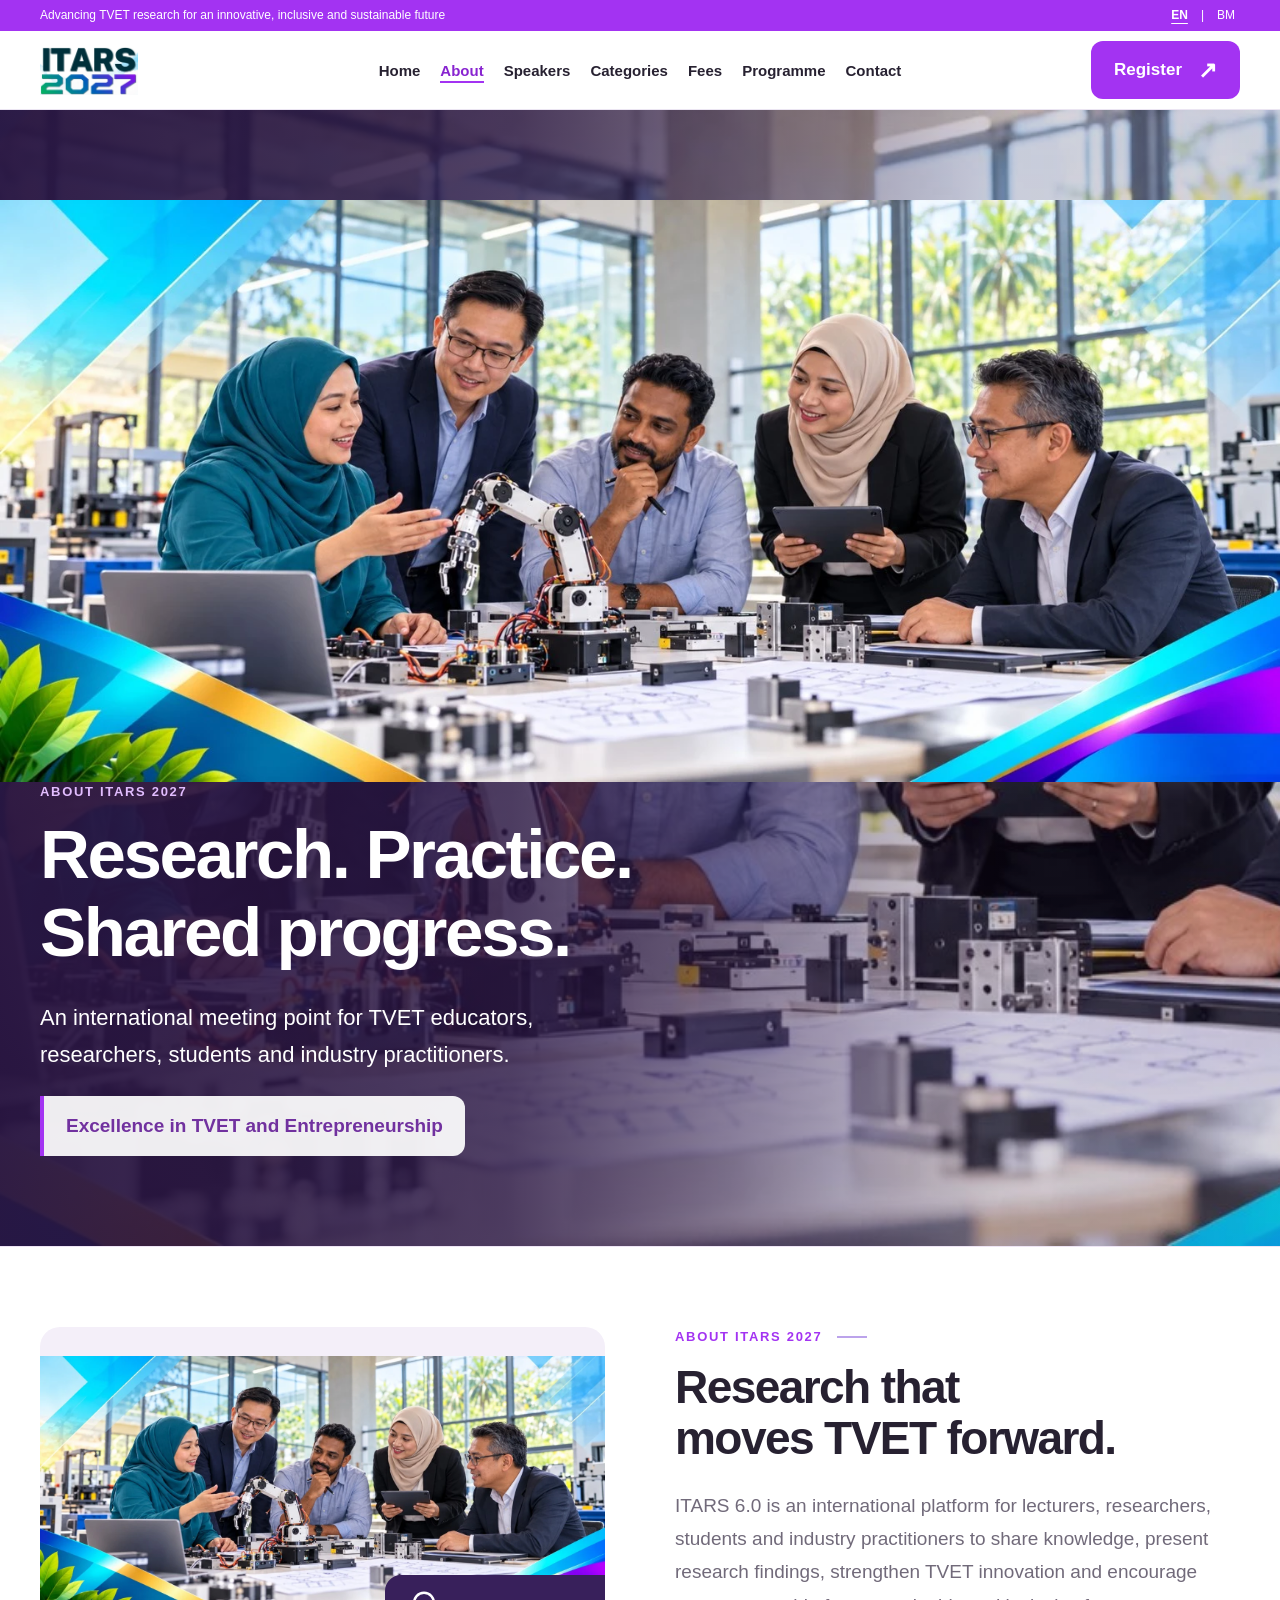
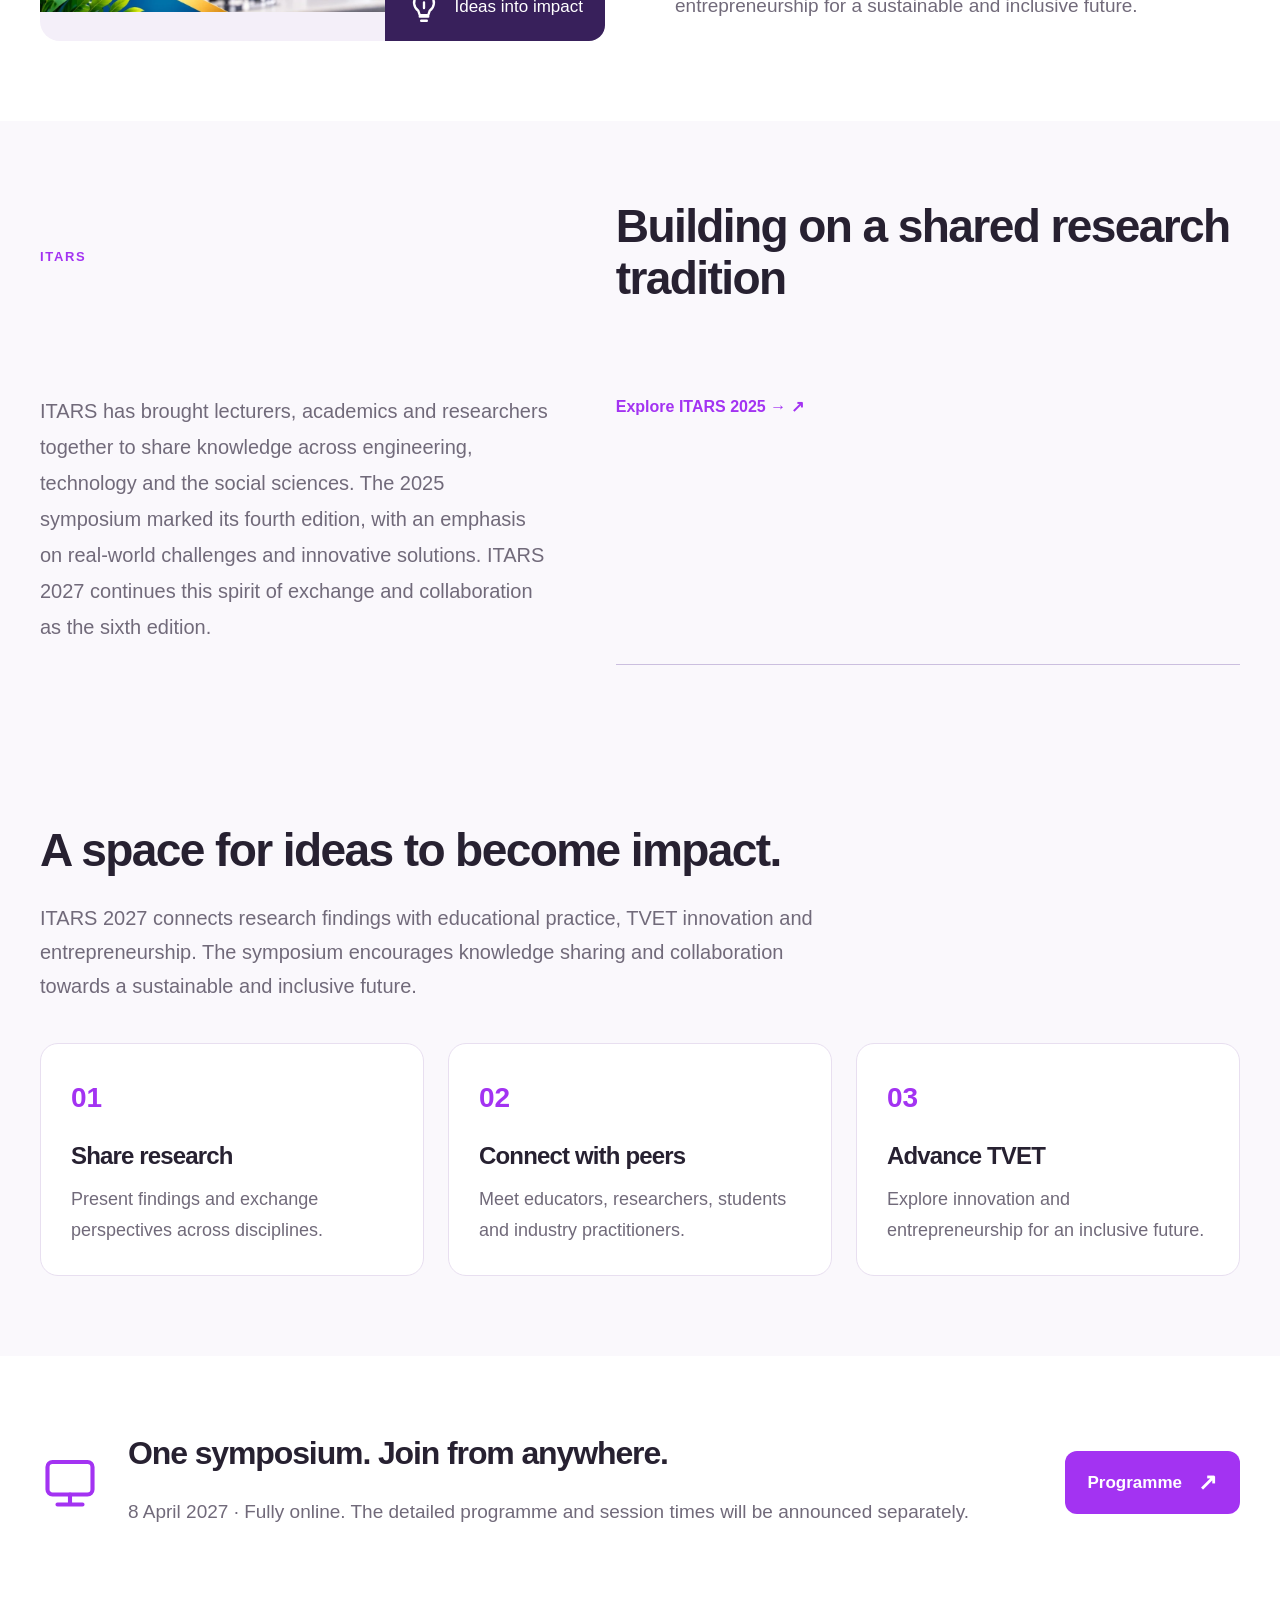
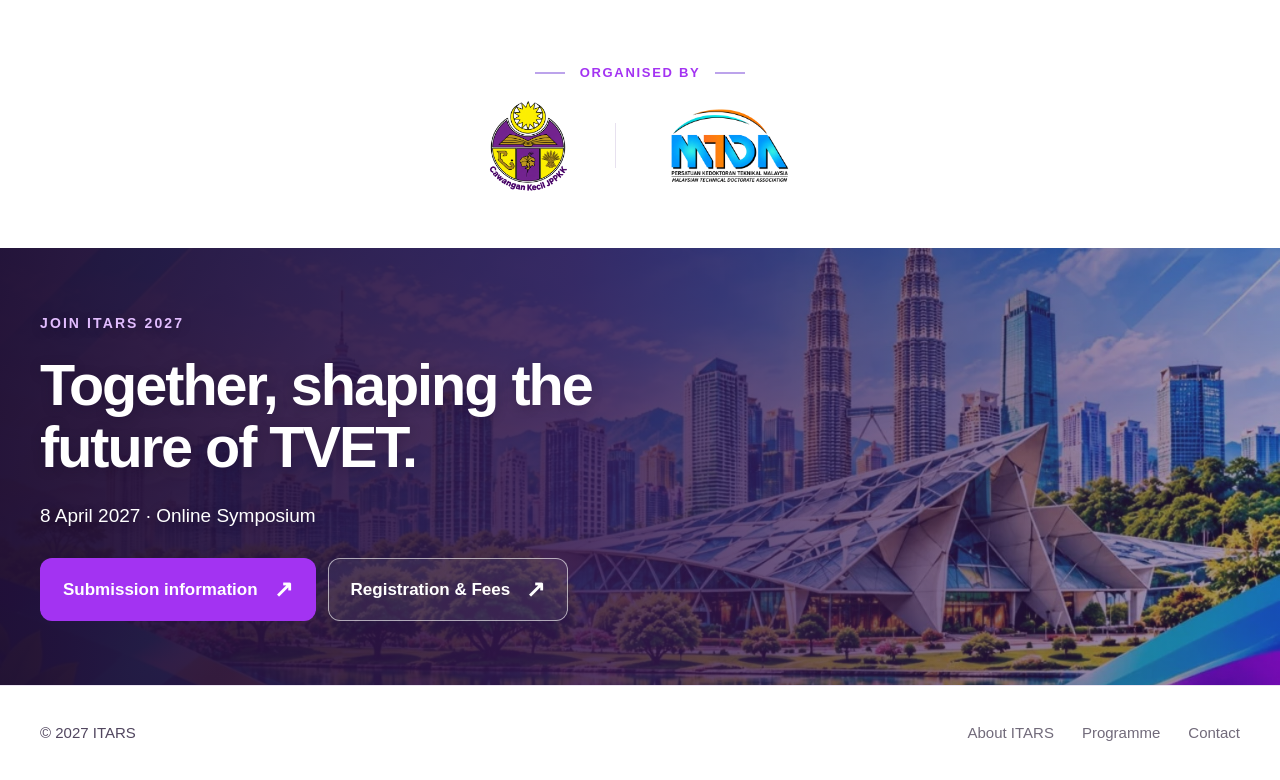
==== commit 8bbf3c51: "Add files via upload" ====
--- a/about.html
+++ b/about.html
@@ -38,7 +38,7 @@
   </div></div>
 </header>
 
-<main id="main"><section class="about-hero"><div class="container"><p class="eyebrow" data-i18n="aboutlabel">ABOUT ITARS 2027</p><h1 data-i18n="abtitle">Research. Practice. Shared progress.</h1><p data-i18n="ablead">An international meeting point for TVET educators, researchers, students and industry practitioners.</p><div class="about-theme" data-i18n="abtheme">Excellence in TVET and Entrepreneurship</div></div></section><section class="section about">
+<main id="main"><section class="has-explicit-hero about-hero"><img class="page-hero-image" src="assets/images/about-hero.webp" alt="" width="1536" height="698" fetchpriority="high" aria-hidden="true"><div class="container"><p class="eyebrow" data-i18n="aboutlabel">ABOUT ITARS 2027</p><h1 data-i18n="abtitle">Research. Practice. Shared progress.</h1><p data-i18n="ablead">An international meeting point for TVET educators, researchers, students and industry practitioners.</p><div class="about-theme" data-i18n="abtheme">Excellence in TVET and Entrepreneurship</div></div></section><section class="section about">
   <div class="container about-grid">
     <div class="reveal">
       <p class="eyebrow"><span data-i18n="aboutlabel">ABOUT ITARS 2027</span><i></i></p>
--- a/assets/css/style.css
+++ b/assets/css/style.css
@@ -109,3 +109,41 @@
 .hero{padding-top:84px;padding-bottom:100px}.hero .full-title{margin-bottom:28px}.hero .theme-panel{margin-bottom:28px}
 .welcome{padding:80px 0;background:#fff}.welcome-inner{max-width:1240px;display:grid;grid-template-columns:.9fr 1.1fr;gap:65px}.welcome h2{font-size:clamp(32px,3.1vw,44px);max-width:480px}.welcome-copy{border-left:1px solid #e7dced;padding-left:42px}.welcome p:not(.eyebrow){font-size:19px;line-height:1.75}.welcome .welcome-closing{font-size:18px;margin-bottom:0}.section-intro{max-width:760px;font-size:19px;line-height:1.65;margin:-8px 0 30px;color:#716a7a}.organiser-intro{text-align:center;max-width:660px;margin:0 auto 25px;font-size:17px}.fields .section-lead p{max-width:760px;line-height:1.65}.banner-head{margin-bottom:28px}
 @media(max-width:700px){.welcome{padding:48px 0}.welcome-inner{grid-template-columns:1fr;gap:15px}.welcome-copy{padding-left:0;border:0}.welcome h2{margin-bottom:12px}.welcome p:not(.eyebrow),.section-intro{font-size:18px}.hero{padding-top:80px;padding-bottom:70px}}
+
+.speakers-hero{position:relative;isolation:isolate;padding:90px 0;min-height:420px;background:#38205b;color:#fff;overflow:hidden}.speakers-hero:before{content:'';position:absolute;inset:0;z-index:-2;background:url('../images/speakers-hero.webp') center 40%/cover no-repeat}.speakers-hero:after{content:'';position:absolute;inset:0;z-index:-1;background:linear-gradient(90deg,#281440f5,#281440c9 45%,#28144022)}.speakers-hero h1{font-size:clamp(40px,5vw,68px);max-width:650px;margin:0 0 25px}.speakers-hero p:not(.eyebrow){max-width:620px;color:#fff;font-size:21px}.speakers-hero .eyebrow{color:#e3c6fa}.profile-intro{margin-bottom:40px}.profile-intro h2{margin-bottom:18px}.profiles{display:grid;gap:32px}.speaker-profile{display:grid;grid-template-columns:260px 1fr;gap:40px;border:1px solid #e8e0ef;border-radius:24px;padding:36px;background:#fff}.profile-portrait{align-self:start;background:linear-gradient(145deg,#f4e8fd,#e8ddf3);border-radius:18px;padding:24px 18px 0;overflow:hidden;position:relative}.profile-portrait img{width:100%;height:260px;object-fit:contain;object-position:bottom}.profile-country{display:block;background:#38205b;color:white;text-align:center;padding:10px;margin:0 -18px;font-size:14px;letter-spacing:.06em}.profile-content h2{font-size:32px;margin-bottom:14px}.profile-content .eyebrow{margin-bottom:14px}.profile-role{font-size:17px;color:#65546f}.profile-content>p:not(.eyebrow):not(.profile-role):not(.profile-tags){font-size:18px;line-height:1.8}.profile-content h3{font-size:16px;margin:25px 0 12px;letter-spacing:0}.profile-tags{padding:14px 18px;background:#f7f2fc;border-radius:12px;color:#71319f;font-size:16px;line-height:1.7}.profile-note{margin-top:35px;padding:24px;border-left:3px solid #a333f2;background:#faf7fd;color:#716a7a;font-size:16px}
+@media(max-width:700px){.speakers-hero{padding:65px 0;min-height:380px}.speakers-hero:after{background:linear-gradient(90deg,#281440ee,#28144099)}.speakers-hero p:not(.eyebrow){font-size:18px}.speaker-profile{grid-template-columns:1fr;padding:24px;gap:25px}.profile-portrait{width:min(100%,280px);margin:auto}.profile-content h2{font-size:28px}.profile-content .eyebrow{font-size:12px}}
+
+.categories-hero{position:relative;isolation:isolate;padding:85px 0;background:#38205b;overflow:hidden;color:#fff}.categories-hero:before{content:'';position:absolute;inset:0;z-index:-2;background:url('../images/papers-hero.webp') center/cover no-repeat}.categories-hero:after{content:'';position:absolute;inset:0;z-index:-1;background:linear-gradient(90deg,#281440f5,#281440b8 55%,#28144044)}.categories-hero h1{font-size:clamp(40px,5vw,68px);max-width:730px;margin:0 0 25px}.categories-hero p:not(.eyebrow){color:#fff;font-size:21px;max-width:680px}.categories-hero .eyebrow{color:#e1c6fa}.category-grid{display:grid;grid-template-columns:repeat(2,minmax(0,1fr));gap:25px}.category-card{--cat:#a333f2;padding:32px;border:1px solid #e7e0ee;border-top:4px solid var(--cat);border-radius:20px;background:#fff}.category-card:nth-child(3n+2){--cat:#618f28}.category-card:nth-child(3n){--cat:#007c91}.category-top{display:flex;justify-content:space-between;align-items:center;margin-bottom:25px;color:var(--cat)}.category-top .icon{width:42px;height:42px}.category-top span{font-size:14px;font-weight:700}.category-card h2{font-size:29px;margin-bottom:18px}.category-card p{font-size:18px}.category-card h3{font-size:15px;margin-top:26px;letter-spacing:0}.category-topics{font-size:16px!important;color:var(--cat);margin-bottom:0}.category-help{background:#f7f1fc;padding:36px;border-radius:20px;margin-top:40px}.category-help h2{font-size:32px}.category-help p{max-width:780px}.profile-note p{margin:12px 0 0}
+@media(max-width:700px){.category-grid{grid-template-columns:1fr}.category-card{padding:25px}.categories-hero{padding:60px 0}.categories-hero p:not(.eyebrow){font-size:18px}.category-help{padding:26px}}
+
+.inner-hero{position:relative;isolation:isolate;background:#38205b;padding:85px 0;color:#fff;overflow:hidden}.inner-hero:before{content:'';position:absolute;inset:0;z-index:-2;background-position:center;background-size:cover}.fees-hero:before{background-image:url('../images/registration-hero.webp')}.programme-hero:before{background-image:url('../images/programme-hero.webp')}.inner-hero:after{content:'';position:absolute;inset:0;z-index:-1;background:linear-gradient(90deg,#281440f5,#281440b8 55%,#28144033)}.inner-hero h1{font-size:clamp(40px,5vw,66px);max-width:700px;margin:0 0 24px}.inner-hero p:not(.eyebrow){font-size:21px;max-width:650px;color:#fff}.inner-hero .eyebrow{color:#e6c8fc}.fee-grid{display:grid;grid-template-columns:1.2fr 1fr;gap:28px;align-items:start}.fee-panel{padding:36px;border:1px solid #e7deef;border-radius:22px;background:#fff;box-shadow:0 10px 35px #38205b06}.fee-panel h2{font-size:34px;margin-bottom:15px}.fee-panel>p{font-size:18px}.participant-panel{background:#f8f4fc}.fee-row{display:flex;justify-content:space-between;gap:20px;padding:20px 0;border-top:1px solid #e7deef;align-items:center}.fee-row strong{font-size:28px;color:#71319f;white-space:nowrap}.fee-sub{padding:10px 0 20px;border-top:0;color:#716a7a}.fee-sub strong{font-size:21px}.fee-small{font-size:15px!important;line-height:1.7;margin-top:24px}.soft-section{background:#faf8fd}.registration-steps,.programme-cards{display:grid;grid-template-columns:repeat(3,1fr);gap:24px}.registration-steps article,.programme-cards article{background:#fff;border:1px solid #e7deef;border-radius:18px;padding:28px}.registration-steps article>span{font-size:26px;font-weight:750;color:#a333f2}.registration-steps h3,.programme-cards h3{font-size:24px;margin:20px 0 16px}.registration-steps p,.programme-cards p{font-size:18px}.enquiry-panel{border:1px solid #e7deef;border-radius:22px;padding:38px;background:#f8f4fc}.enquiry-panel h2{font-size:34px}.contact-links{display:flex;gap:20px;flex-wrap:wrap;margin-top:28px}.contact-links a{display:flex;flex-direction:column;gap:8px;flex:1;min-width:230px;padding:22px;background:#fff;border-radius:14px;font-size:16px}.contact-links strong{font-size:22px;color:#71319f}.programme-summary{display:flex;gap:35px;padding:30px 0;border-bottom:1px solid #e7deef}.programme-summary>div{flex:1;display:flex;flex-direction:column;gap:6px}.programme-summary strong{font-size:25px;color:#38205b}.programme-summary span{font-size:17px;color:#716a7a}.schedule-notice{display:flex;gap:28px;padding:36px;border:1px solid #dcc6ef;background:#f8f2fe;border-radius:20px}.schedule-notice>.icon{width:50px;height:50px;color:#a333f2}.schedule-notice h2{font-size:34px}.schedule-notice p{margin:0;max-width:840px;font-size:19px}
+@media(max-width:700px){.inner-hero{padding:60px 0}.inner-hero p:not(.eyebrow){font-size:18px}.fee-grid,.registration-steps,.programme-cards{grid-template-columns:1fr}.fee-panel{padding:25px}.fee-row strong{font-size:25px}.fee-sub strong{font-size:21px}.enquiry-panel{padding:26px}.contact-links{display:grid}.contact-links a{min-width:0}.programme-summary{flex-direction:column;gap:22px}.schedule-notice{padding:25px;flex-direction:column}.schedule-notice h2{font-size:29px}}
+
+/* A shared visual rhythm for the inner pages. */
+.inner-hero,.speakers-hero,.categories-hero{min-height:420px;display:flex;align-items:center}.inner-hero:after,.speakers-hero:after,.categories-hero:after{background:linear-gradient(90deg,#281440f5,#38205bc9 50%,#28144022)}
+.contact-hero:before{background-image:url('../images/contact-hero.webp');background-position:center 42%}
+.people-contact-grid{display:grid;grid-template-columns:1fr 1fr;gap:28px}.person-contact{position:relative;overflow:hidden;border:1px solid #e4d6ee;border-top:4px solid #a333f2;border-radius:24px;padding:35px;background:linear-gradient(145deg,#fff,#f8f2fd);display:flex;align-items:flex-start;flex-direction:column}.person-contact:nth-child(2){border-top-color:#007c91;background:linear-gradient(145deg,#fff,#f0f9fa)}.person-contact>.icon{width:58px;height:58px;padding:12px;background:#f0e1fb;border-radius:16px;color:#8824d0;margin-bottom:24px}.person-contact:nth-child(2)>.icon{color:#007c91;background:#e0f0f2}.person-contact h2{font-size:32px;margin-bottom:12px}.contact-number{font-size:clamp(22px,2.5vw,32px);font-weight:700;color:#38205b;white-space:nowrap;margin-bottom:28px}.contact-heading p{margin-bottom:32px}.contact-disclaimer{font-size:15px;color:#716a7a;max-width:950px;margin-top:24px}.route-grid{display:grid;grid-template-columns:repeat(3,1fr);gap:24px}.route-card{position:relative;background:#fff;border:1px solid #e7e0ee;border-radius:20px;padding:30px;transition:transform .2s,box-shadow .2s}.route-card:hover{transform:translateY(-4px);box-shadow:0 10px 30px #38205b0d}.route-card>.icon{width:44px;height:44px;color:#a333f2;margin-bottom:25px}.route-card:nth-child(2)>.icon{color:#618f28}.route-card:nth-child(3)>.icon{color:#007c91}.route-card h3{font-size:24px}.route-card p{font-size:18px}.route-card>span{font-size:25px;color:#71319f}.help-feature{display:flex;gap:32px;align-items:flex-start;padding:40px;border-radius:24px;background:#f4f7ed;border:1px solid #dce9c9}.help-feature>.icon{width:55px;height:55px;color:#618f28}.help-feature h2{font-size:34px}.help-feature p{margin:0;max-width:850px}.contact-event{background:#38205b;color:#fff;padding:30px 0}.contact-event>.container{display:flex;gap:20px;align-items:center}.contact-event .icon{color:#d7b7f3}.contact-event strong{font-size:22px}
+.fee-panel{border-top:4px solid #a333f2}.participant-panel{border-top-color:#007c91}.participant-panel .fee-row strong{color:#007c91}.registration-steps article:nth-child(2)>span{color:#007c91}.registration-steps article:nth-child(3)>span{color:#618f28}.programme-cards article{border-top:4px solid #a333f2}.programme-cards article:nth-child(2){border-top-color:#007c91}.programme-cards article:nth-child(3){border-top-color:#8bc34a}.schedule-notice{box-shadow:0 12px 30px #38205b06}
+@media(max-width:700px){.people-contact-grid,.route-grid{grid-template-columns:1fr}.person-contact{padding:28px}.help-feature{padding:26px;flex-direction:column;gap:20px}.help-feature h2{font-size:29px}.contact-event strong{font-size:18px}.inner-hero,.speakers-hero,.categories-hero{min-height:360px}}
+
+/* Unified inner-page visual system, aligned with Home and About. */
+.inner-page{background:#fff}
+.inner-page main>section:first-child{min-height:460px;padding:58px 0 72px;border-bottom:0}
+.inner-page main>section:first-child h1{font-size:clamp(42px,4.8vw,66px);font-weight:800;line-height:1.08;letter-spacing:-.04em;max-width:720px;color:#fff}
+.inner-page main>section:first-child p:not(.eyebrow){font-size:20px;line-height:1.7;max-width:670px;color:#f4eefa}
+.inner-page main>section:first-child:after{background:linear-gradient(90deg,#281440f5 0%,#38205bd9 40%,#38205b66 68%,#38205b15 100%)}
+.page-breadcrumb{display:flex;align-items:center;gap:12px;font-size:14px;color:#eadcf4;margin-bottom:35px;flex-wrap:wrap}.page-breadcrumb a{text-decoration:underline;text-underline-offset:4px}.page-breadcrumb>span:last-child{color:#fff}
+.hero-section-label{display:flex;align-items:center;gap:12px;color:#e5c6fa}.hero-section-label>.icon{width:26px;height:26px}
+.inner-page .section{padding:76px 0}.inner-page .section h2{color:#38205b;letter-spacing:-.03em}.inner-page .cta h2{color:#fff}
+.inner-page .soft-section{background:#f8f6fb}.inner-page .section-intro{font-size:19px;line-height:1.75;max-width:850px}
+.inner-page .speaker-profile,.inner-page .category-card,.inner-page .fee-panel,.inner-page .person-contact{box-shadow:0 12px 34px #38205b06}
+.speaker-profile{background:linear-gradient(110deg,#faf7fd 0%,#fff 32%);border-radius:24px}.profile-content h2{font-size:32px}.profile-content h3{display:flex;align-items:center;gap:12px}.profile-content h3:before{content:'';width:22px;height:3px;background:#a333f2}.profile-portrait{border:1px solid #e5d9f1}.speaker-directory{background:#f8f4fc;padding:25px 28px;border-radius:18px;margin-bottom:34px}.speaker-directory p{font-size:16px;margin-bottom:18px}.speaker-directory nav{display:flex;gap:10px;flex-wrap:wrap}.speaker-directory a{font-size:15px;font-weight:650;background:#fff;border:1px solid #e5d9ee;border-radius:9px;padding:10px 14px;color:#71319f}.speaker-directory a:hover{border-color:#a333f2}.speaker-profile{scroll-margin-top:calc(var(--header-height) + 22px)}
+.category-card{position:relative;padding:34px;background:linear-gradient(160deg,#fff,#fcfaff)}.category-card h2{font-size:28px}.category-top{padding-bottom:20px;border-bottom:1px solid #eee7f3}.category-top>.icon{width:54px;height:54px;background:#f6effb;padding:10px;border-radius:15px}.category-card:nth-child(3n+2) .category-top>.icon{background:#f0f6e6}.category-card:nth-child(3n) .category-top>.icon{background:#e9f5f6}.category-topics{padding:14px 16px;border-radius:12px;background:#f7f4fa}
+.fee-panel h2{display:flex;align-items:center;gap:14px}.fee-panel h2:before{content:'';width:10px;height:32px;border-radius:6px;background:#a333f2}.participant-panel h2:before{background:#007c91}.fee-panel .fee-row{min-height:78px}.fee-panel .fee-sub{min-height:58px}.registration-steps .icon,.programme-cards .icon{width:46px;height:46px;color:#a333f2;padding:9px;background:#f4eafa;border-radius:13px}.registration-steps article:nth-child(2) .icon,.programme-cards article:nth-child(2) .icon{color:#007c91;background:#e8f5f6}.registration-steps article:nth-child(3) .icon,.programme-cards article:nth-child(3) .icon{color:#618f28;background:#f0f6e7}.registration-steps article>span{display:block;font-size:14px;margin-top:18px;letter-spacing:.1em}
+.programme-summary{position:relative;margin-top:-30px;background:#fff;box-shadow:0 12px 30px #38205b0a;border:1px solid #e7e0ee;border-radius:18px;padding:28px 35px;z-index:2}.programme-summary>div+div{border-left:1px solid #e8dfee;padding-left:35px}.schedule-notice{border-left:4px solid #a333f2;background:linear-gradient(115deg,#f6effc,#fff)}
+.enquiry-panel{background:linear-gradient(115deg,#f8f2fc,#f4f9f9)}.contact-heading{max-width:800px}.contact-number{letter-spacing:-.025em}.contact-links a{border:1px solid #e9e0ef}.profile-note{border-radius:0 14px 14px 0;font-size:16px;line-height:1.8}
+@media(max-width:700px){.inner-page main>section:first-child{min-height:420px;padding:38px 0 55px}.inner-page main>section:first-child h1{font-size:42px}.inner-page main>section:first-child p:not(.eyebrow){font-size:18px}.inner-page main>section:first-child:after{background:linear-gradient(90deg,#281440ed,#38205bc9 65%,#38205b88)}.page-breadcrumb{font-size:13px;margin-bottom:28px}.inner-page .section{padding:48px 0}.speaker-profile{padding:24px}.profile-content h2{font-size:28px}.speaker-directory{padding:22px}.speaker-directory nav{display:grid;grid-template-columns:1fr;width:100%}.speaker-directory a{display:flex;justify-content:space-between}.category-card{padding:26px}.category-card h2{font-size:27px}.programme-summary{padding:24px;gap:22px}.programme-summary>div+div{border-left:0;padding-left:0;border-top:1px solid #e8dfee;padding-top:20px}}
+
+.submission-hero:before{background-image:url('../images/papers-hero.webp')}.menu-toggle{align-items:center;gap:8px;font-size:14px;font-weight:700}.menu-toggle span{display:inline}
+@media(max-width:1050px){.nav-inner{display:flex;flex-wrap:nowrap;gap:12px}.nav-actions{margin-left:auto}.menu-toggle{display:inline-flex;min-height:44px;padding:8px 12px}.main-nav{display:none!important}.main-nav.is-open{display:grid!important;position:absolute;top:100%;left:0;right:0;width:100%;grid-template-columns:repeat(2,minmax(0,1fr));padding:18px 24px;gap:8px;background:#fff;box-shadow:0 14px 24px #38205b14;border-bottom:1px solid #e7deef;overflow:visible}.main-nav a{background:#f7f2fc;border-radius:8px;padding:13px;font-size:16px}.nav-actions{gap:10px}}
+@media(max-width:600px){.menu-toggle .icon{width:22px;height:22px}.menu-toggle{padding:8px 10px}.brand img{width:84px}.nav-register{font-size:14px}.nav-shell .container{width:calc(100% - 32px)}}
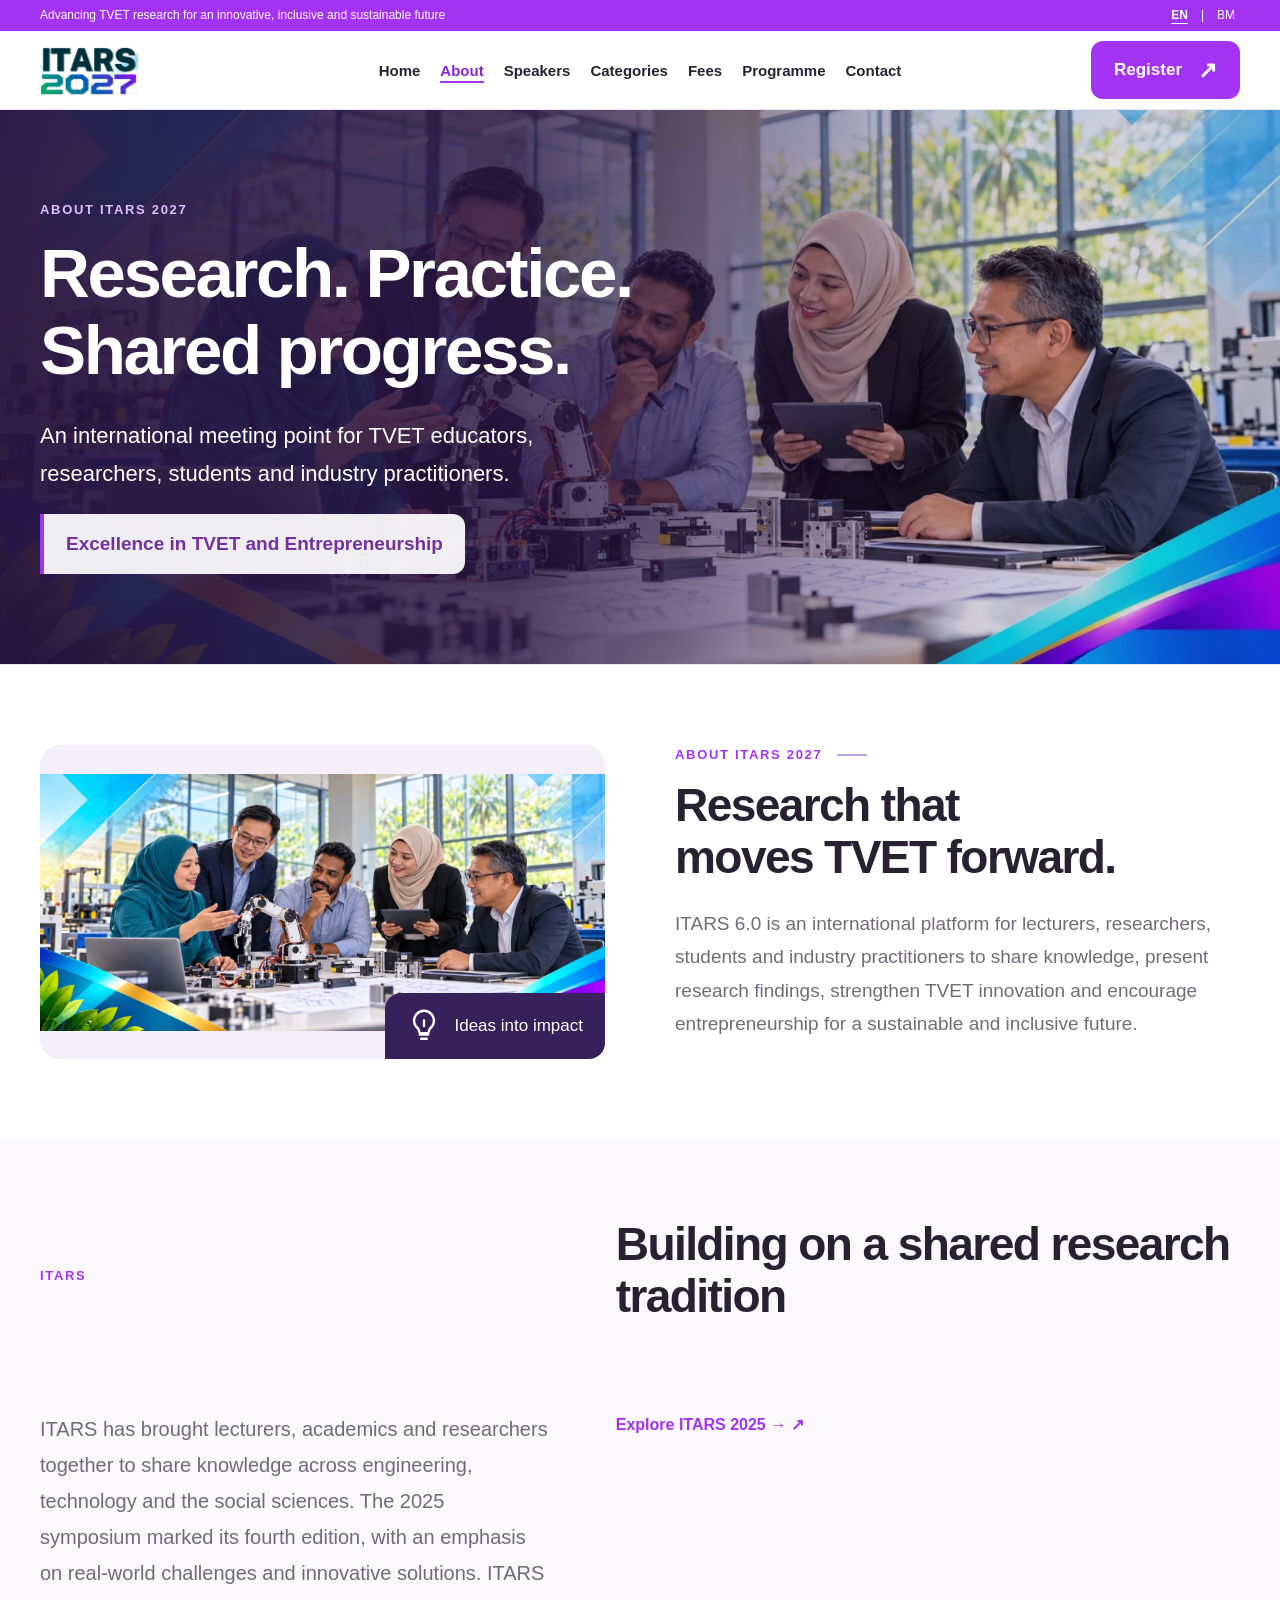
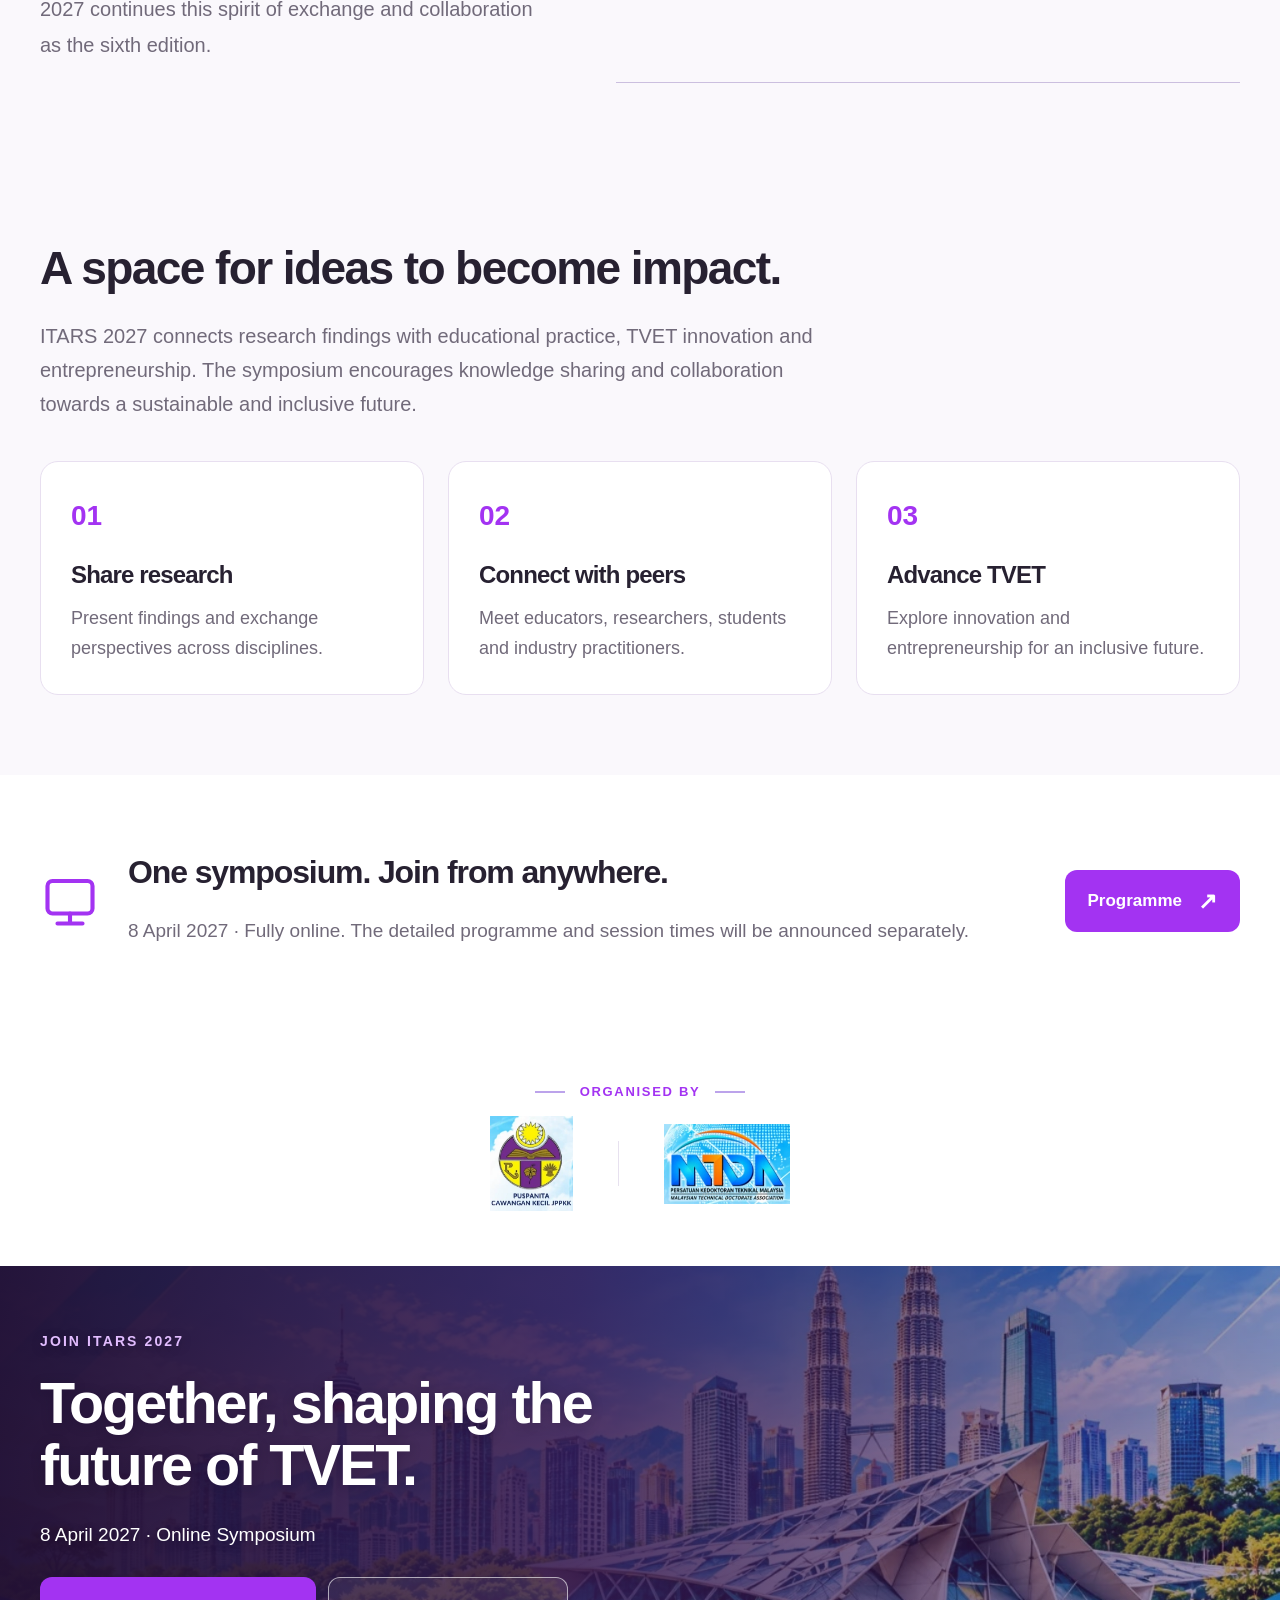
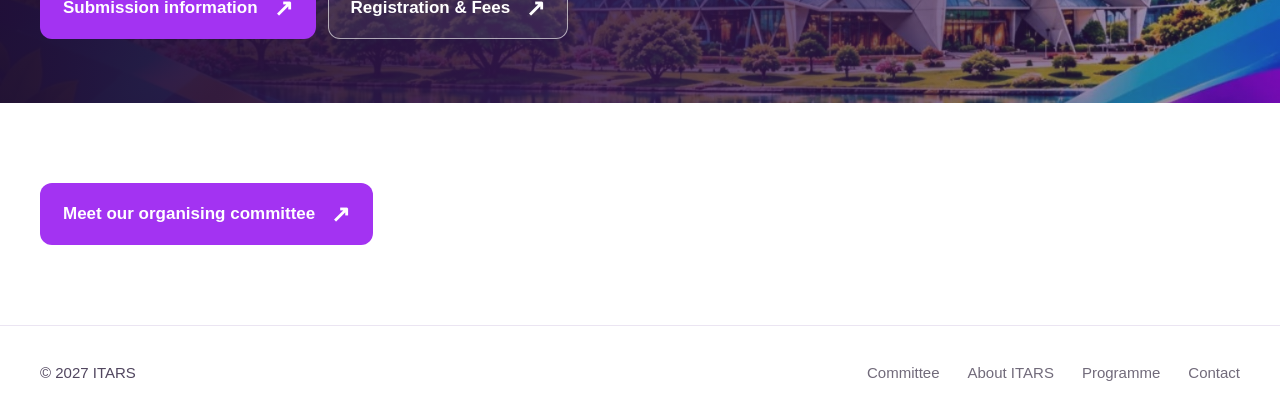
==== commit 2203b11e: "Add files via upload" ====
--- a/about.html
+++ b/about.html
@@ -65,10 +65,10 @@
     </div>
   </div>
 </section>
-</main>
+<section class="section"><div class="container"><a class="button teal" href="committee.html" data-i18n="committeeabout">Meet our organising committee</a></div></section></main>
 
 <!-- ============ SHARED FOOTER ============ -->
-<footer class="site-footer"><div class="container footer-inner"><small>© 2027 ITARS</small><nav aria-label="Footer navigation"><a data-i18n="footabout" href="about.html" data-page-link>About ITARS</a><a data-i18n="footprogramme" href="programme.html" data-page-link>Programme</a><a data-i18n="footcontact" href="contact.html" data-page-link>Contact</a></nav></div></footer>
+<footer class="site-footer"><div class="container footer-inner"><small>© 2027 ITARS</small><nav aria-label="Footer navigation"><a href="committee.html" data-i18n="committee">Committee</a><a data-i18n="footabout" href="about.html" data-page-link>About ITARS</a><a data-i18n="footprogramme" href="programme.html" data-page-link>Programme</a><a data-i18n="footcontact" href="contact.html" data-page-link>Contact</a></nav></div></footer>
 
 <dialog id="page-dialog" aria-labelledby="dialog-title"><button class="dialog-close" type="button" aria-label="Close dialog">×</button><p class="eyebrow">ITARS 2027</p><h2 data-i18n="dialogtitle" id="dialog-title">This page is being prepared</h2><p><span data-i18n="dialogcopy">This first release contains the homepage. The selected section will have its own dedicated page. For event information, view the supplied poster or call the organisers.</span></p><div class="dialog-actions"><a class="button teal" href="assets/images/itars-poster.webp"><span data-i18n="viewposter">View event poster</span></a><a href="tel:+60127899131">Tuan Rozila · +60 12-789 9131</a><a href="tel:+60197607001">Dr. Khairunnisa · +60 19-760 7001</a></div></dialog>
 </body>
--- a/assets/css/style.css
+++ b/assets/css/style.css
@@ -147,3 +147,13 @@
 .submission-hero:before{background-image:url('../images/papers-hero.webp')}.menu-toggle{align-items:center;gap:8px;font-size:14px;font-weight:700}.menu-toggle span{display:inline}
 @media(max-width:1050px){.nav-inner{display:flex;flex-wrap:nowrap;gap:12px}.nav-actions{margin-left:auto}.menu-toggle{display:inline-flex;min-height:44px;padding:8px 12px}.main-nav{display:none!important}.main-nav.is-open{display:grid!important;position:absolute;top:100%;left:0;right:0;width:100%;grid-template-columns:repeat(2,minmax(0,1fr));padding:18px 24px;gap:8px;background:#fff;box-shadow:0 14px 24px #38205b14;border-bottom:1px solid #e7deef;overflow:visible}.main-nav a{background:#f7f2fc;border-radius:8px;padding:13px;font-size:16px}.nav-actions{gap:10px}}
 @media(max-width:600px){.menu-toggle .icon{width:22px;height:22px}.menu-toggle{padding:8px 10px}.brand img{width:84px}.nav-register{font-size:14px}.nav-shell .container{width:calc(100% - 32px)}}
+
+/* Explicit image elements avoid hidden CSS-only hero layers. */
+.has-explicit-hero{position:relative;isolation:isolate;overflow:hidden;background:#38205b}
+.has-explicit-hero:before{display:none!important}
+.has-explicit-hero>.page-hero-image{position:absolute;inset:0;width:100%;height:100%;object-fit:cover;object-position:center;z-index:0;display:block;opacity:1}
+.has-explicit-hero:after{z-index:1!important;pointer-events:none}
+.has-explicit-hero>.container{position:relative;z-index:2}
+@media(max-width:700px){.has-explicit-hero>.page-hero-image{object-position:60% center}}
+
+.payment-panel{padding:30px;background:#fff;border:1px solid #e6d9ee;border-radius:20px;margin:28px 0}.payment-panel dl{display:grid;grid-template-columns:180px 1fr;gap:18px;margin:25px 0 0}.payment-panel dt{font-weight:700;color:#71319f}.payment-panel dd{margin:0;overflow-wrap:anywhere}.profile-note code{display:inline-block;background:#eee1f8;padding:10px 16px;border-radius:8px;font-size:18px;color:#38205b}@media(max-width:600px){.payment-panel{padding:24px}.payment-panel dl{grid-template-columns:1fr;gap:8px}.payment-panel dd{margin-bottom:15px}}
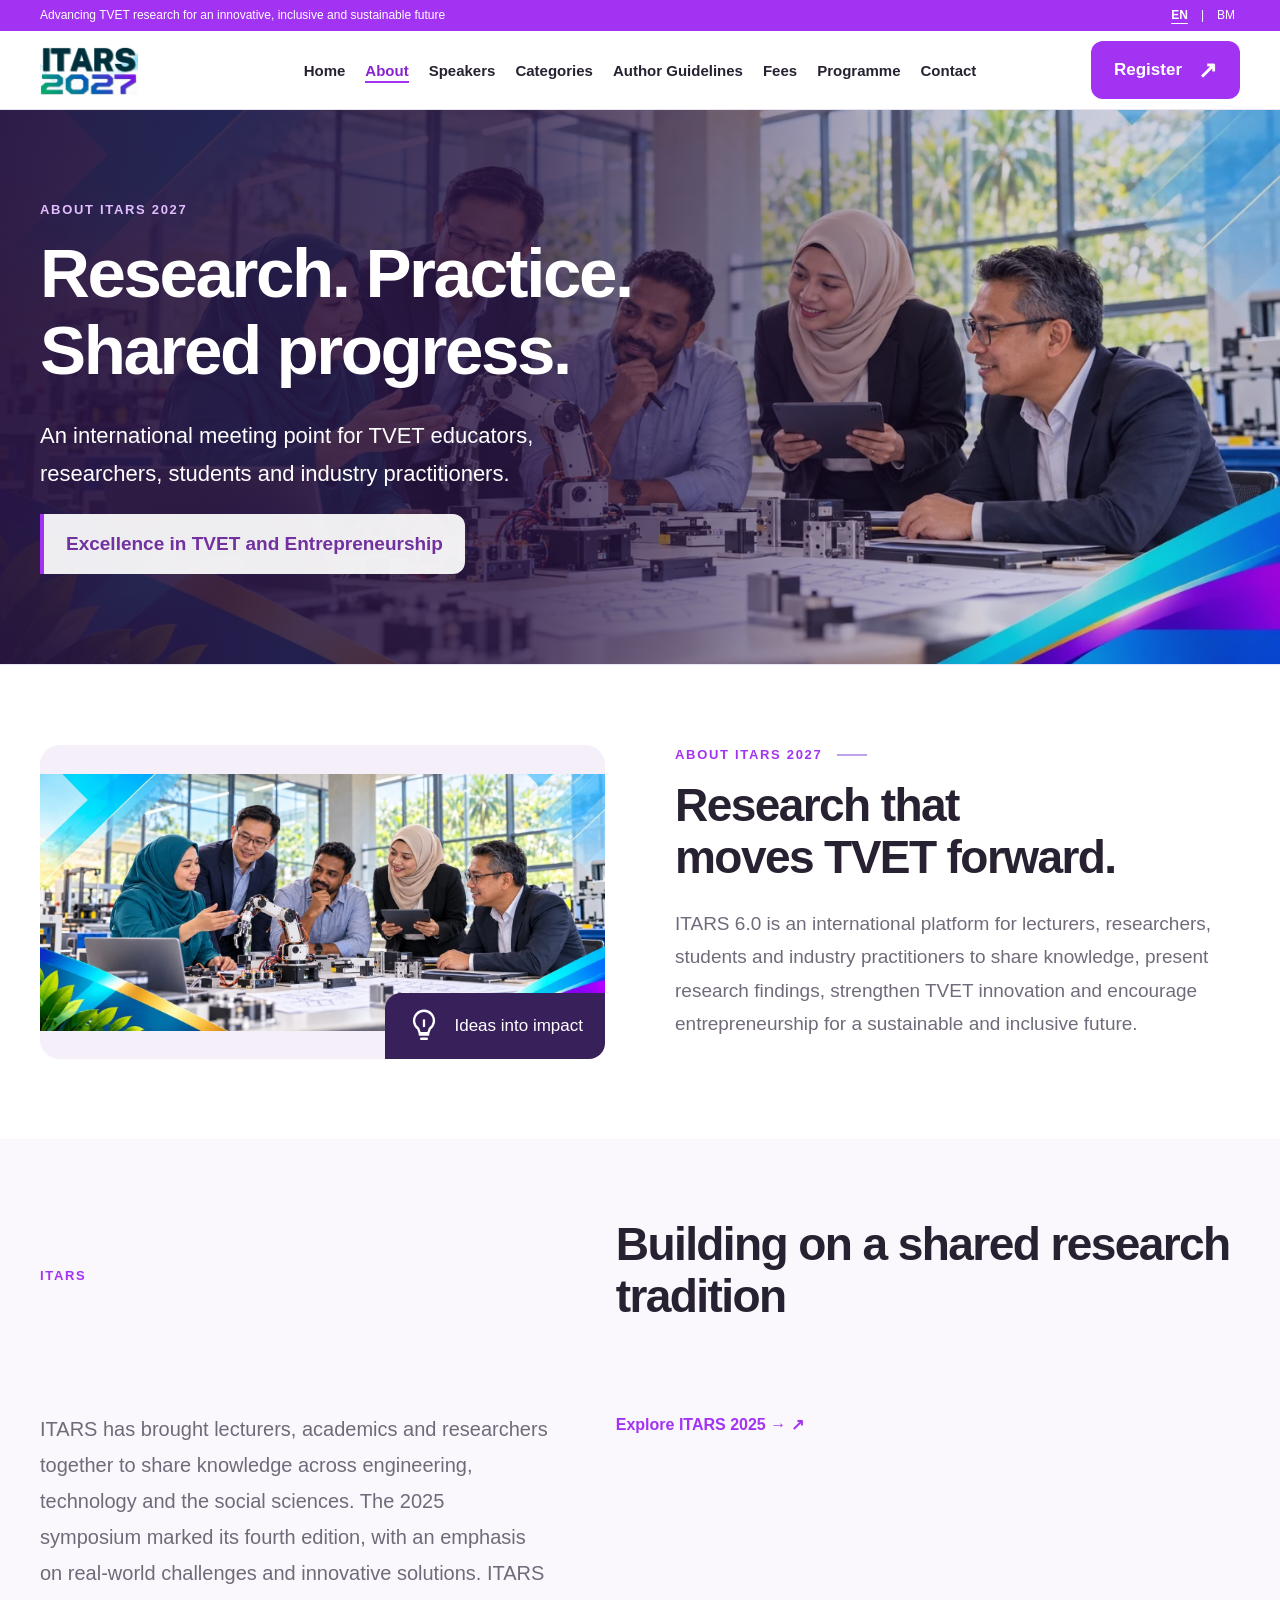
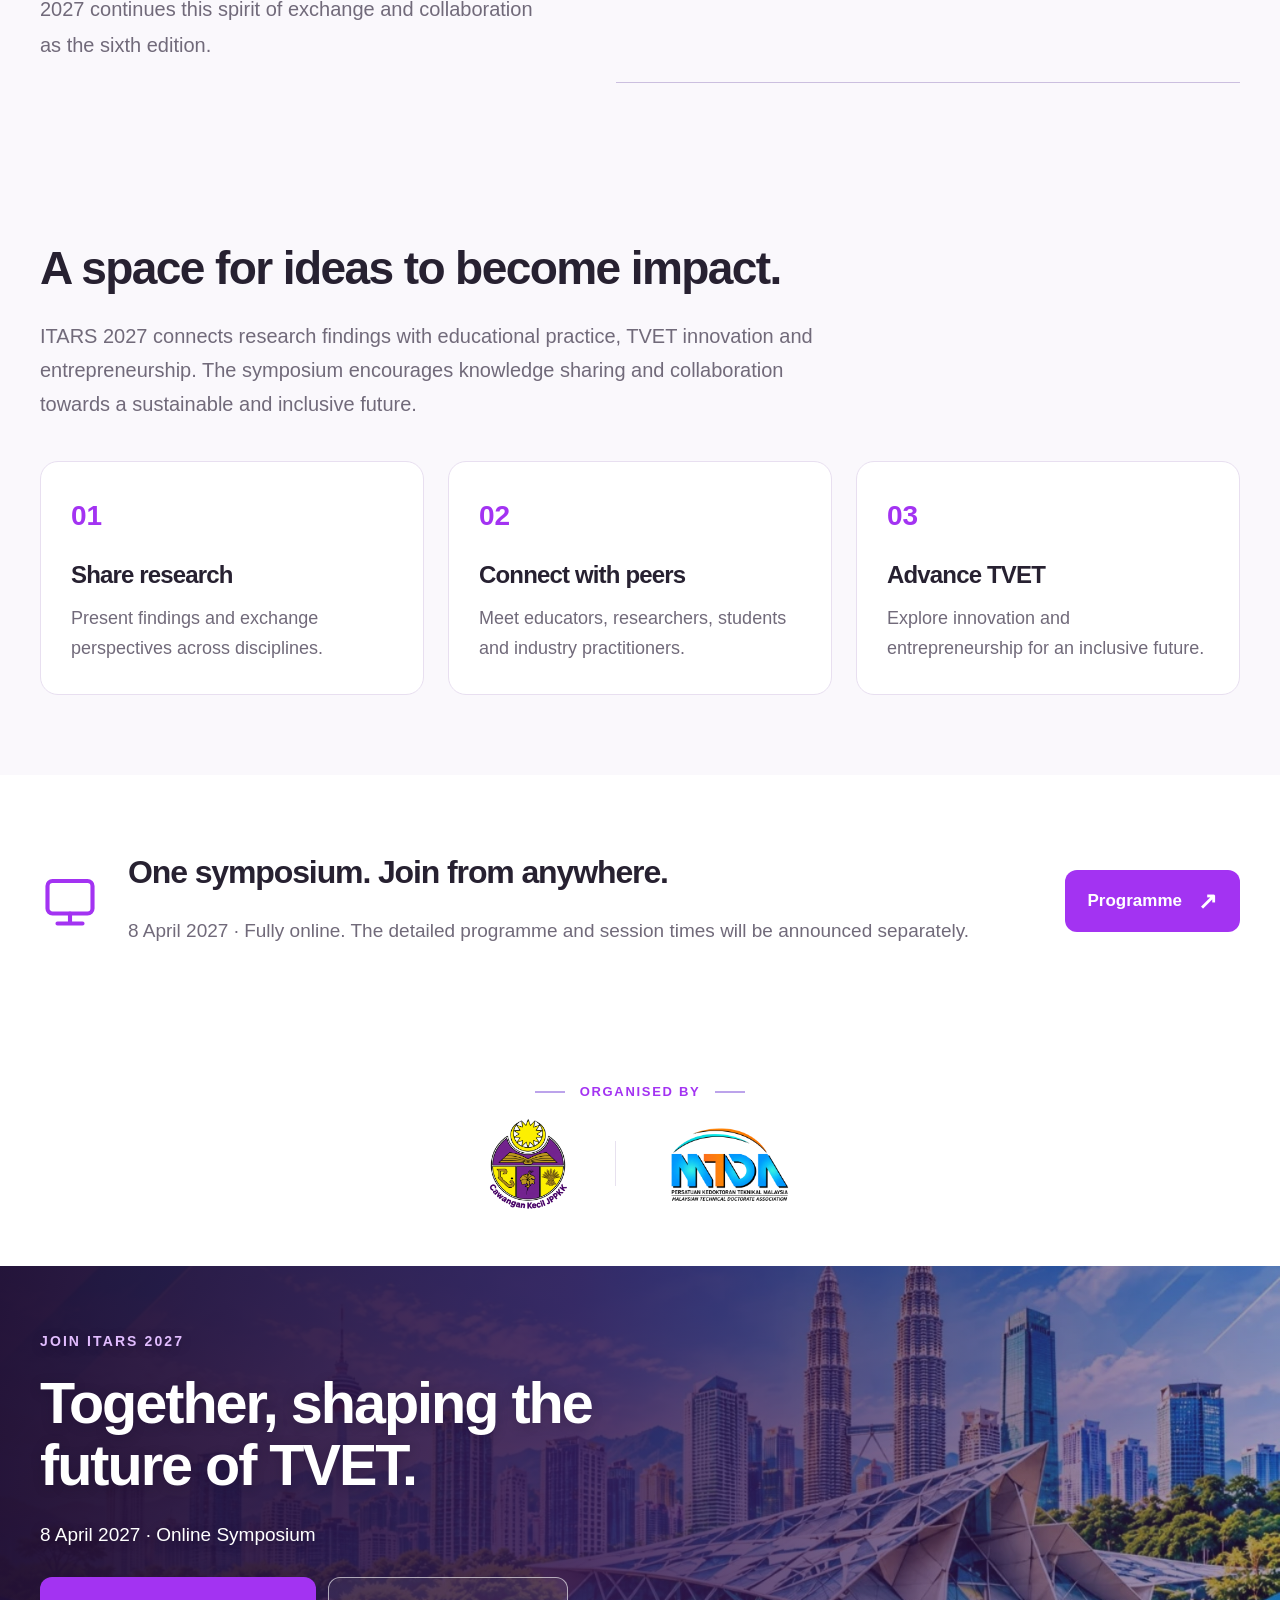
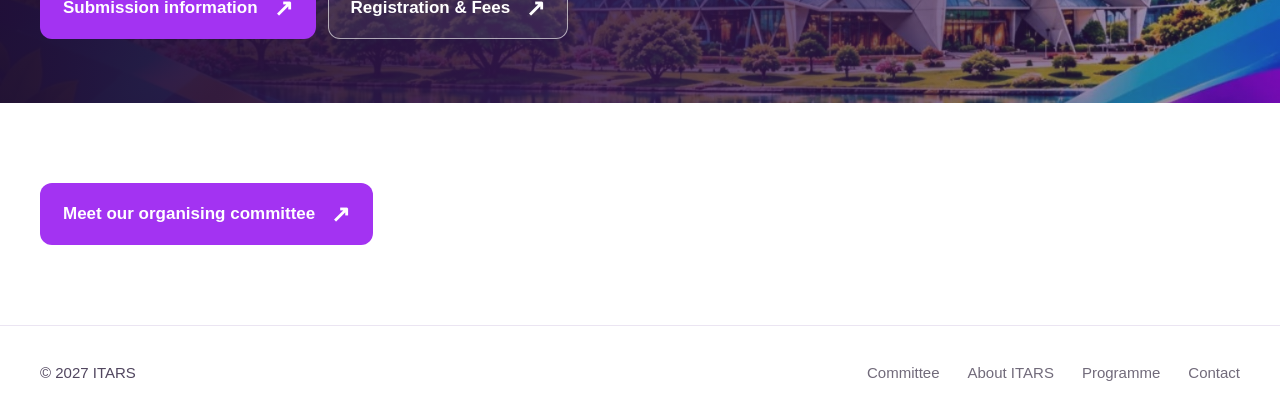
==== commit 9963a19b: "Add files via upload" ====
--- a/about.html
+++ b/about.html
@@ -27,12 +27,13 @@
       <a data-i18n="navabout" href="about.html" data-page-link>About</a>
       <a data-i18n="navspeakers" href="speakers.html" data-page-link>Speakers</a>
       <a data-i18n="navpapers" href="categories.html" data-page-link>Categories</a>
+      <a data-i18n="navauthors" href="submission.html" data-page-link>Author Guidelines</a>
       <a data-i18n="navfees" href="registration.html" data-page-link>Fees</a>
       <a data-i18n="navprogramme" href="programme.html" data-page-link>Programme</a>
       <a data-i18n="navcontact" href="contact.html" data-page-link>Contact</a>
     </nav>
     <div class="nav-actions">
-      <a data-i18n="register" href="registration.html" class="button teal nav-register" data-page-link>Register</a>
+      <a data-i18n="register" href="https://cmt3.research.microsoft.com/User/Login?ReturnUrl=%2FITARS2026" class="button teal nav-register" target="_blank" rel="noopener">Register</a>
       <button class="menu-toggle" type="button" aria-controls="main-nav" aria-expanded="false" aria-label="Open menu"><svg class="icon" aria-hidden="true"><use href="#menu"></use></svg><span data-i18n="menutext">Menu</span></button>
     </div>
   </div></div>
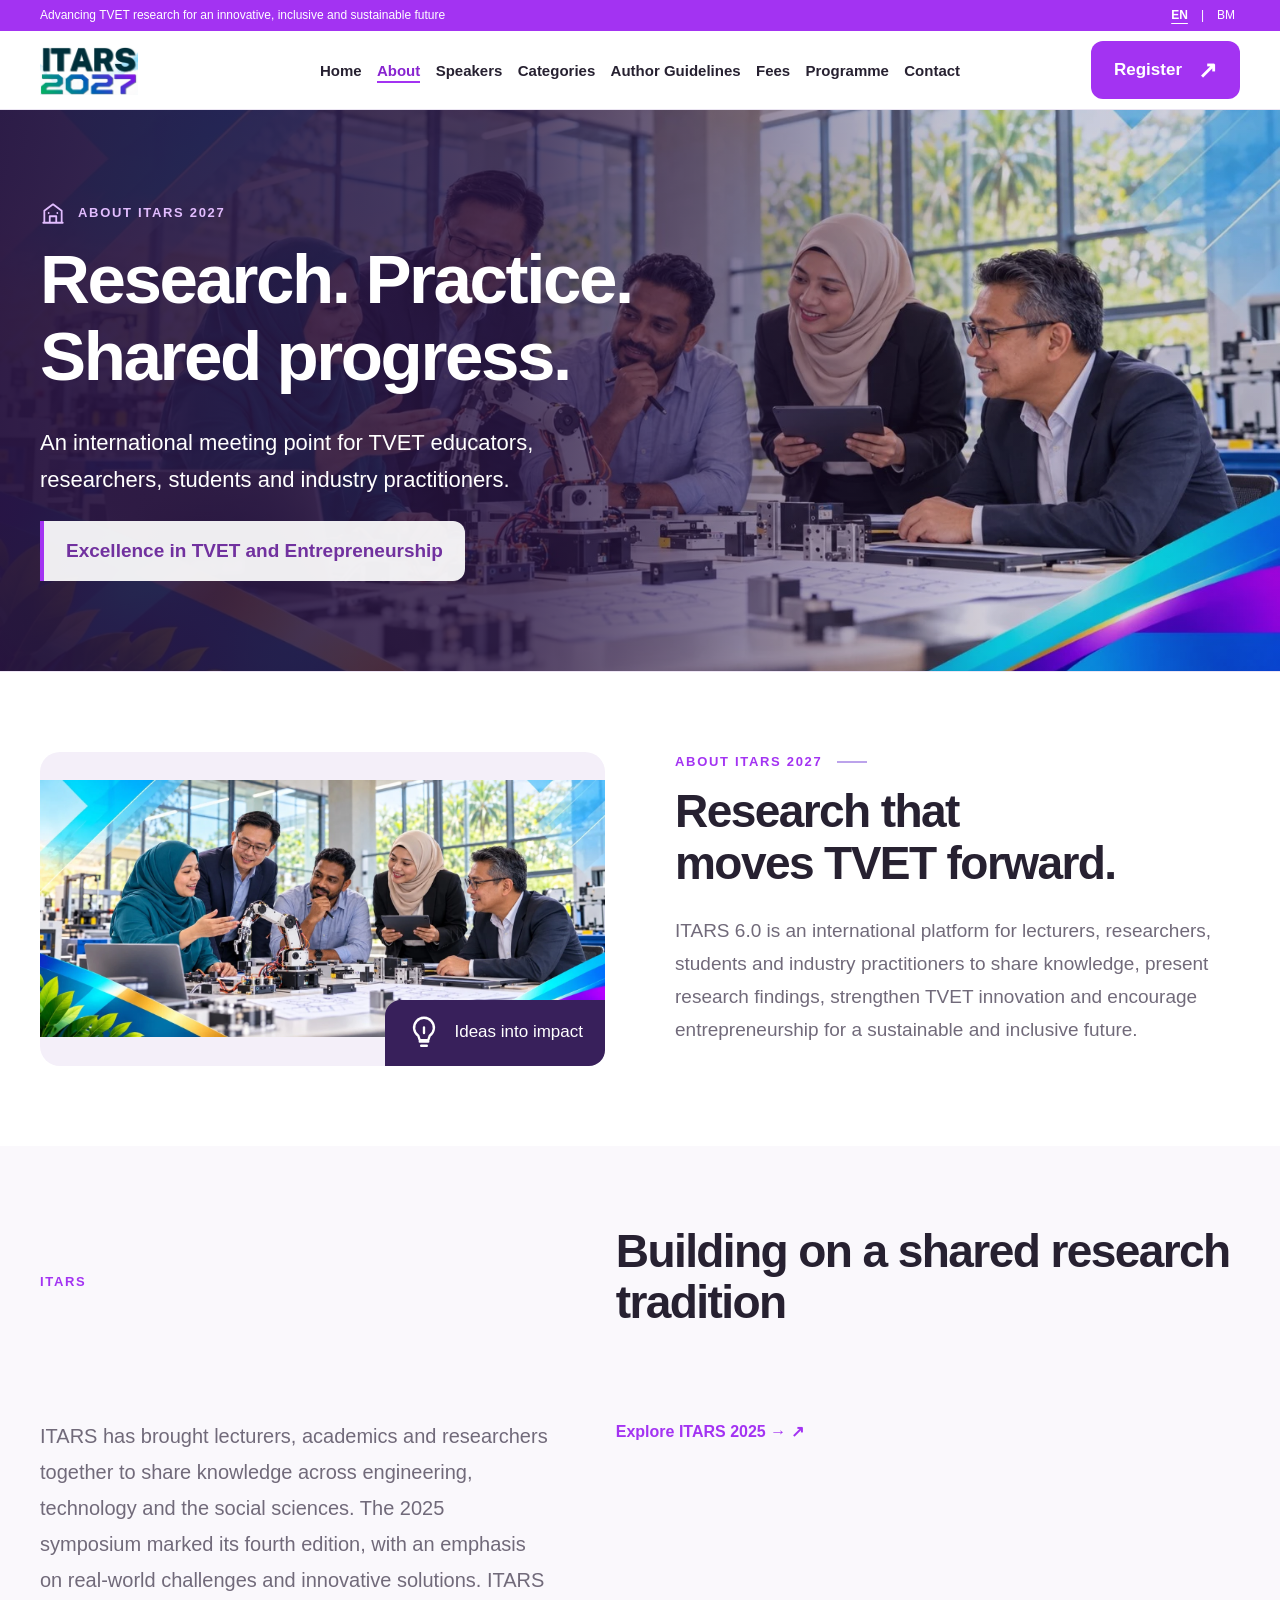
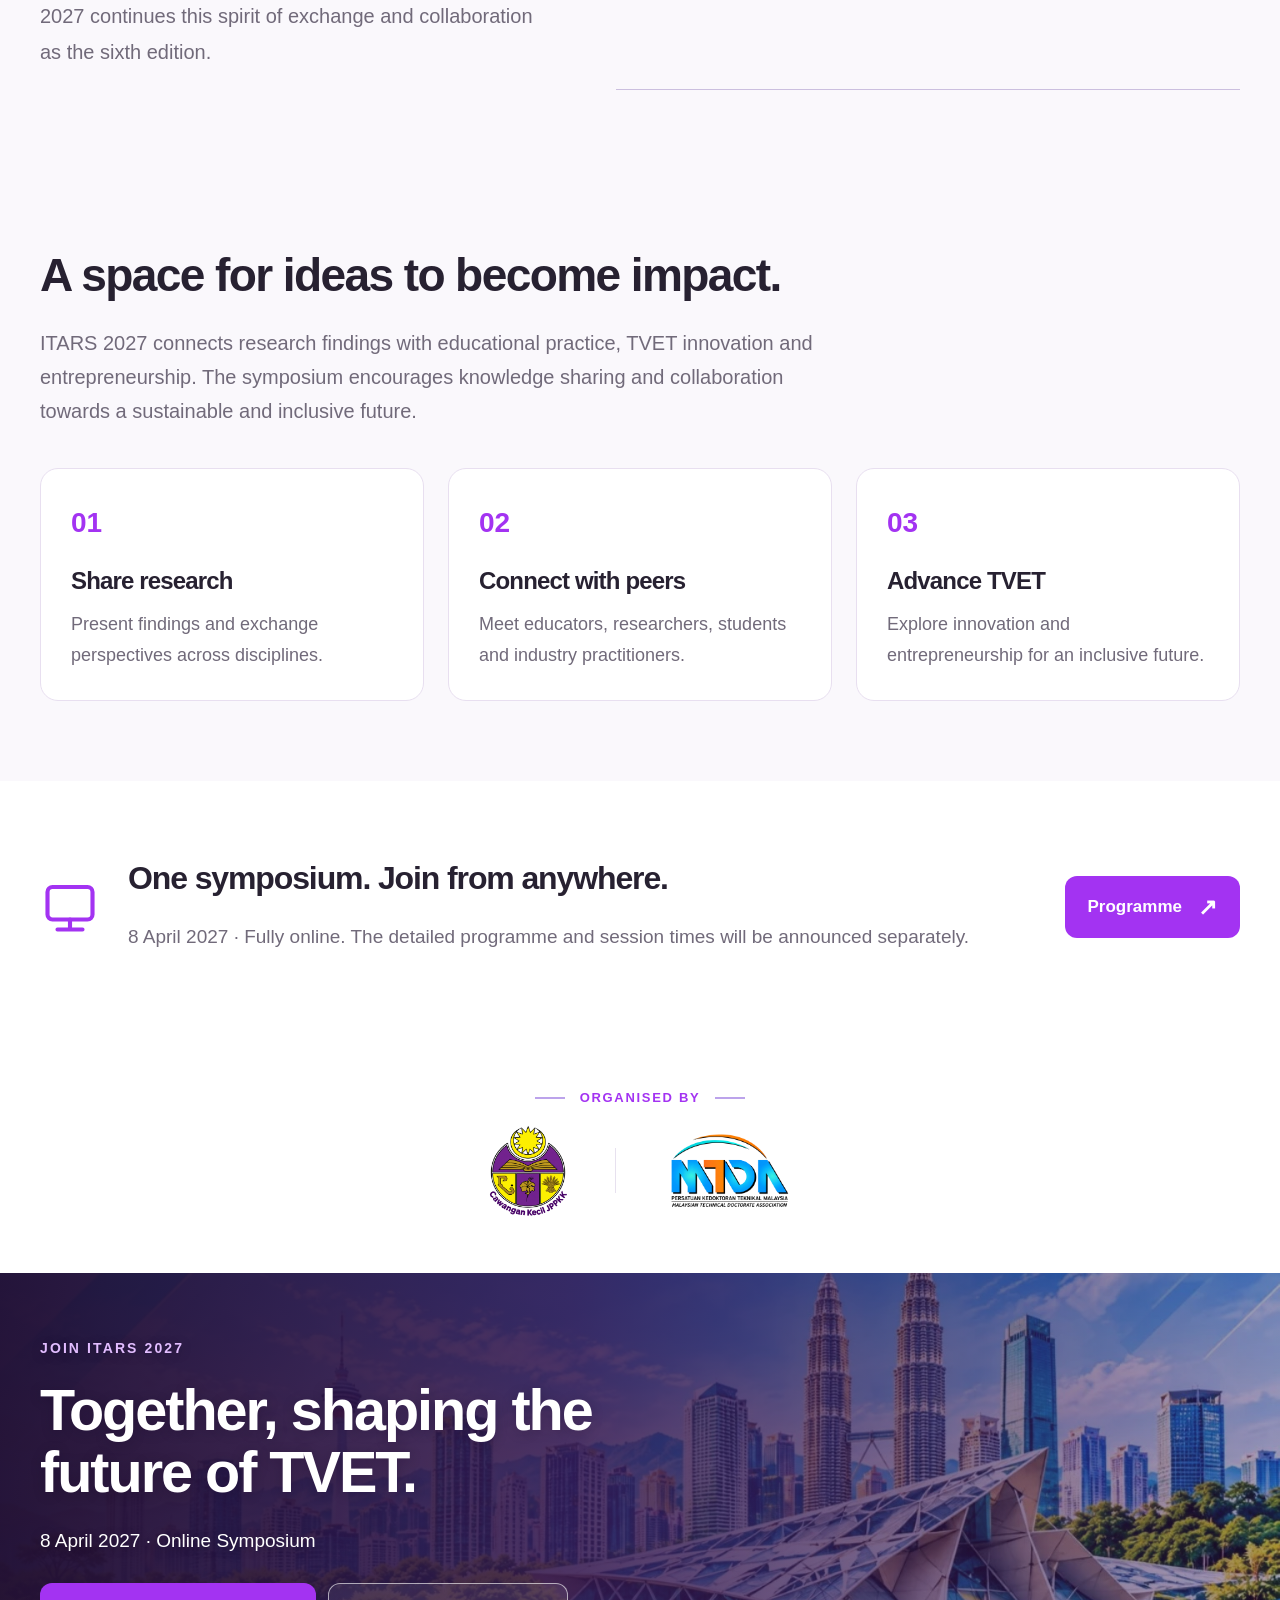
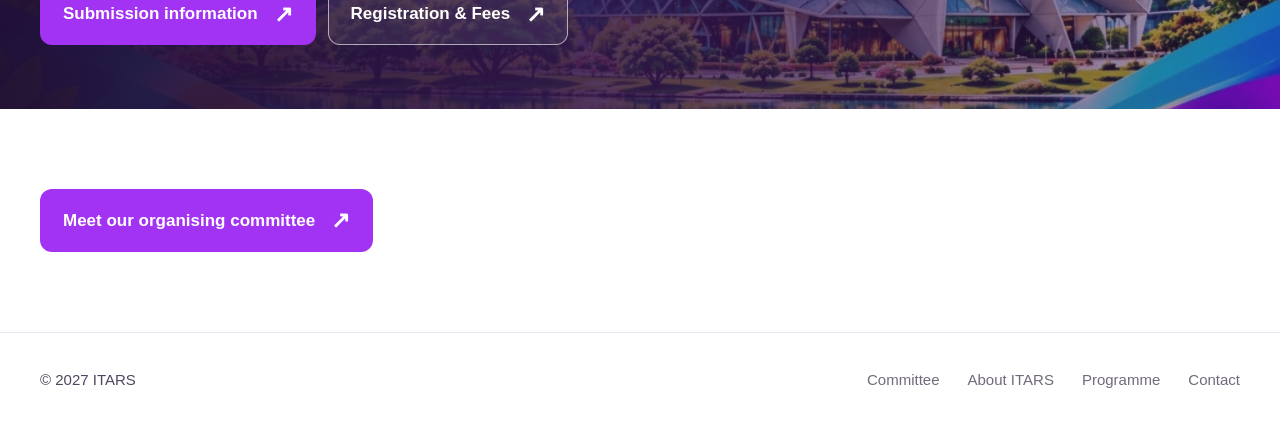
==== commit abe6daae: "Add files via upload" ====
--- a/about.html
+++ b/about.html
@@ -39,7 +39,7 @@
   </div></div>
 </header>
 
-<main id="main"><section class="has-explicit-hero about-hero"><img class="page-hero-image" src="assets/images/about-hero.webp" alt="" width="1536" height="698" fetchpriority="high" aria-hidden="true"><div class="container"><p class="eyebrow" data-i18n="aboutlabel">ABOUT ITARS 2027</p><h1 data-i18n="abtitle">Research. Practice. Shared progress.</h1><p data-i18n="ablead">An international meeting point for TVET educators, researchers, students and industry practitioners.</p><div class="about-theme" data-i18n="abtheme">Excellence in TVET and Entrepreneurship</div></div></section><section class="section about">
+<main id="main"><section class="has-explicit-hero about-hero"><img class="page-hero-image" src="assets/images/about-hero.webp" alt="" width="1536" height="698" fetchpriority="high" aria-hidden="true"><div class="container"><p class="eyebrow hero-section-label"><svg class="icon" aria-hidden="true"><use href="#org"></use></svg><span data-i18n="aboutlabel">ABOUT ITARS 2027</span></p><h1 data-i18n="abtitle">Research. Practice. Shared progress.</h1><p data-i18n="ablead">An international meeting point for TVET educators, researchers, students and industry practitioners.</p><div class="about-theme" data-i18n="abtheme">Excellence in TVET and Entrepreneurship</div></div></section><section class="section about">
   <div class="container about-grid">
     <div class="reveal">
       <p class="eyebrow"><span data-i18n="aboutlabel">ABOUT ITARS 2027</span><i></i></p>
--- a/assets/css/style.css
+++ b/assets/css/style.css
@@ -157,3 +157,12 @@
 @media(max-width:700px){.has-explicit-hero>.page-hero-image{object-position:60% center}}
 
 .payment-panel{padding:30px;background:#fff;border:1px solid #e6d9ee;border-radius:20px;margin:28px 0}.payment-panel dl{display:grid;grid-template-columns:180px 1fr;gap:18px;margin:25px 0 0}.payment-panel dt{font-weight:700;color:#71319f}.payment-panel dd{margin:0;overflow-wrap:anywhere}.profile-note code{display:inline-block;background:#eee1f8;padding:10px 16px;border-radius:8px;font-size:18px;color:#38205b}@media(max-width:600px){.payment-panel{padding:24px}.payment-panel dl{grid-template-columns:1fr;gap:8px}.payment-panel dd{margin-bottom:15px}}
+
+.committee-grid{display:grid;grid-template-columns:repeat(3,minmax(0,1fr));gap:24px}.leadership-grid{grid-template-columns:repeat(2,minmax(0,1fr))}.committee-card{padding:28px;background:#fff;border:1px solid #e7deef;border-top:3px solid #a333f2;border-radius:18px}.committee-card:nth-child(3n+2){border-top-color:#007c91}.committee-card:nth-child(3n){border-top-color:#8bc34a}.committee-card h3{font-size:23px;color:#38205b;line-height:1.3}.committee-card ul{list-style:none;padding:0;margin:20px 0 0}.committee-card li+li{border-top:1px solid #eee7f3;padding-top:16px;margin-top:16px}.committee-card strong{display:block;font-size:18px;line-height:1.5}.committee-card li span{display:block;font-size:15px;color:#716a7a;margin-top:6px;line-height:1.6}@media(max-width:900px){.committee-grid{grid-template-columns:repeat(2,minmax(0,1fr))}}@media(max-width:600px){.committee-grid,.leadership-grid{grid-template-columns:1fr}}
+
+/* Author guidelines */
+.author-grid{display:grid;grid-template-columns:repeat(2,minmax(0,1fr));gap:1.25rem;margin:1.75rem 0}.author-card{padding:1.6rem;border-radius:20px;background:#fff;border:1px solid #e5d9f3;border-top:4px solid #8429d9;box-shadow:0 8px 28px #40106409}.author-card:nth-child(3n+2){border-top-color:#0b9c8a}.author-card:nth-child(3n){border-top-color:#a4c930}.author-card h3{margin:0 0 .8rem}.author-card p{line-height:1.75;margin:0}@media(max-width:700px){.author-grid{grid-template-columns:1fr}.author-card{padding:1.25rem}}
+
+.submission-steps{display:grid;gap:1.25rem;max-width:960px}.submission-steps .author-card{border-left:5px solid #8b36d9}.submission-steps p{line-height:1.8}
+
+@media(min-width:1051px){.main-nav{gap:clamp(8px,1.2vw,20px);flex-wrap:wrap;row-gap:8px}.main-nav a{white-space:nowrap}}
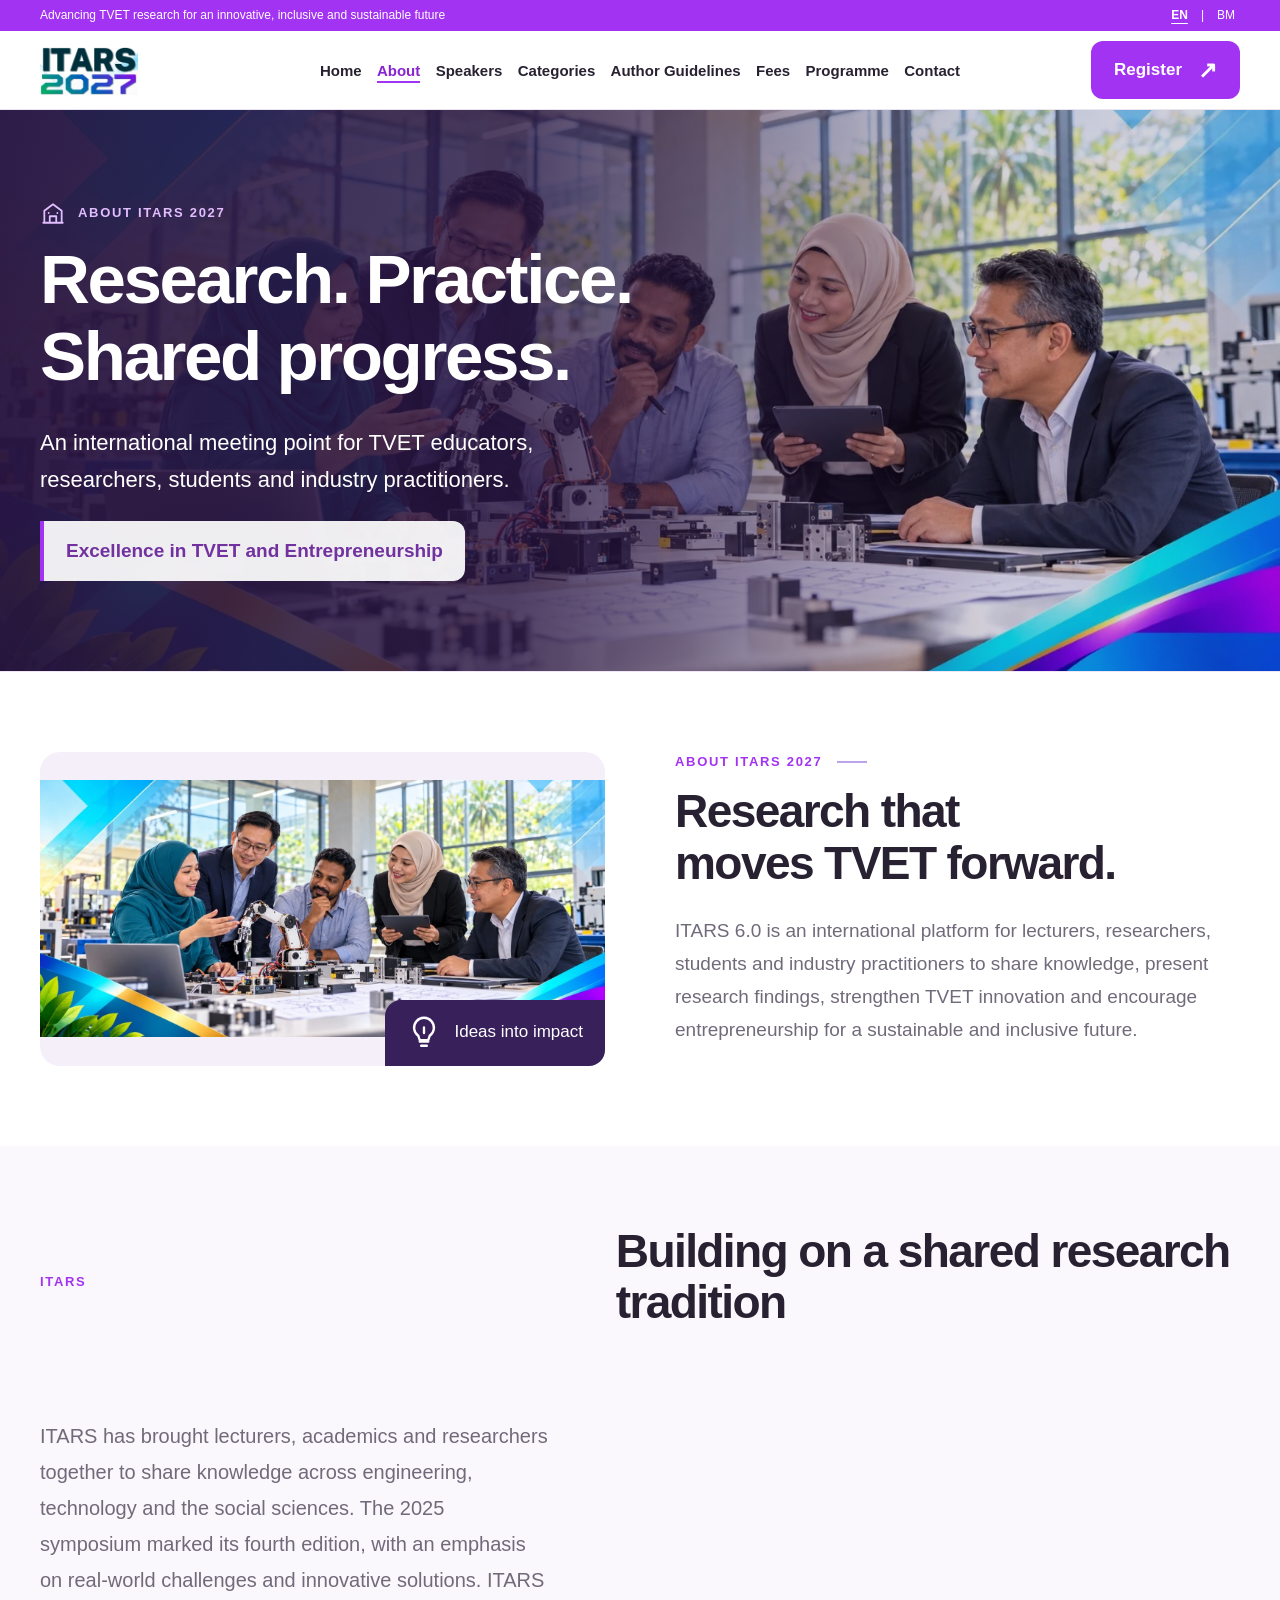
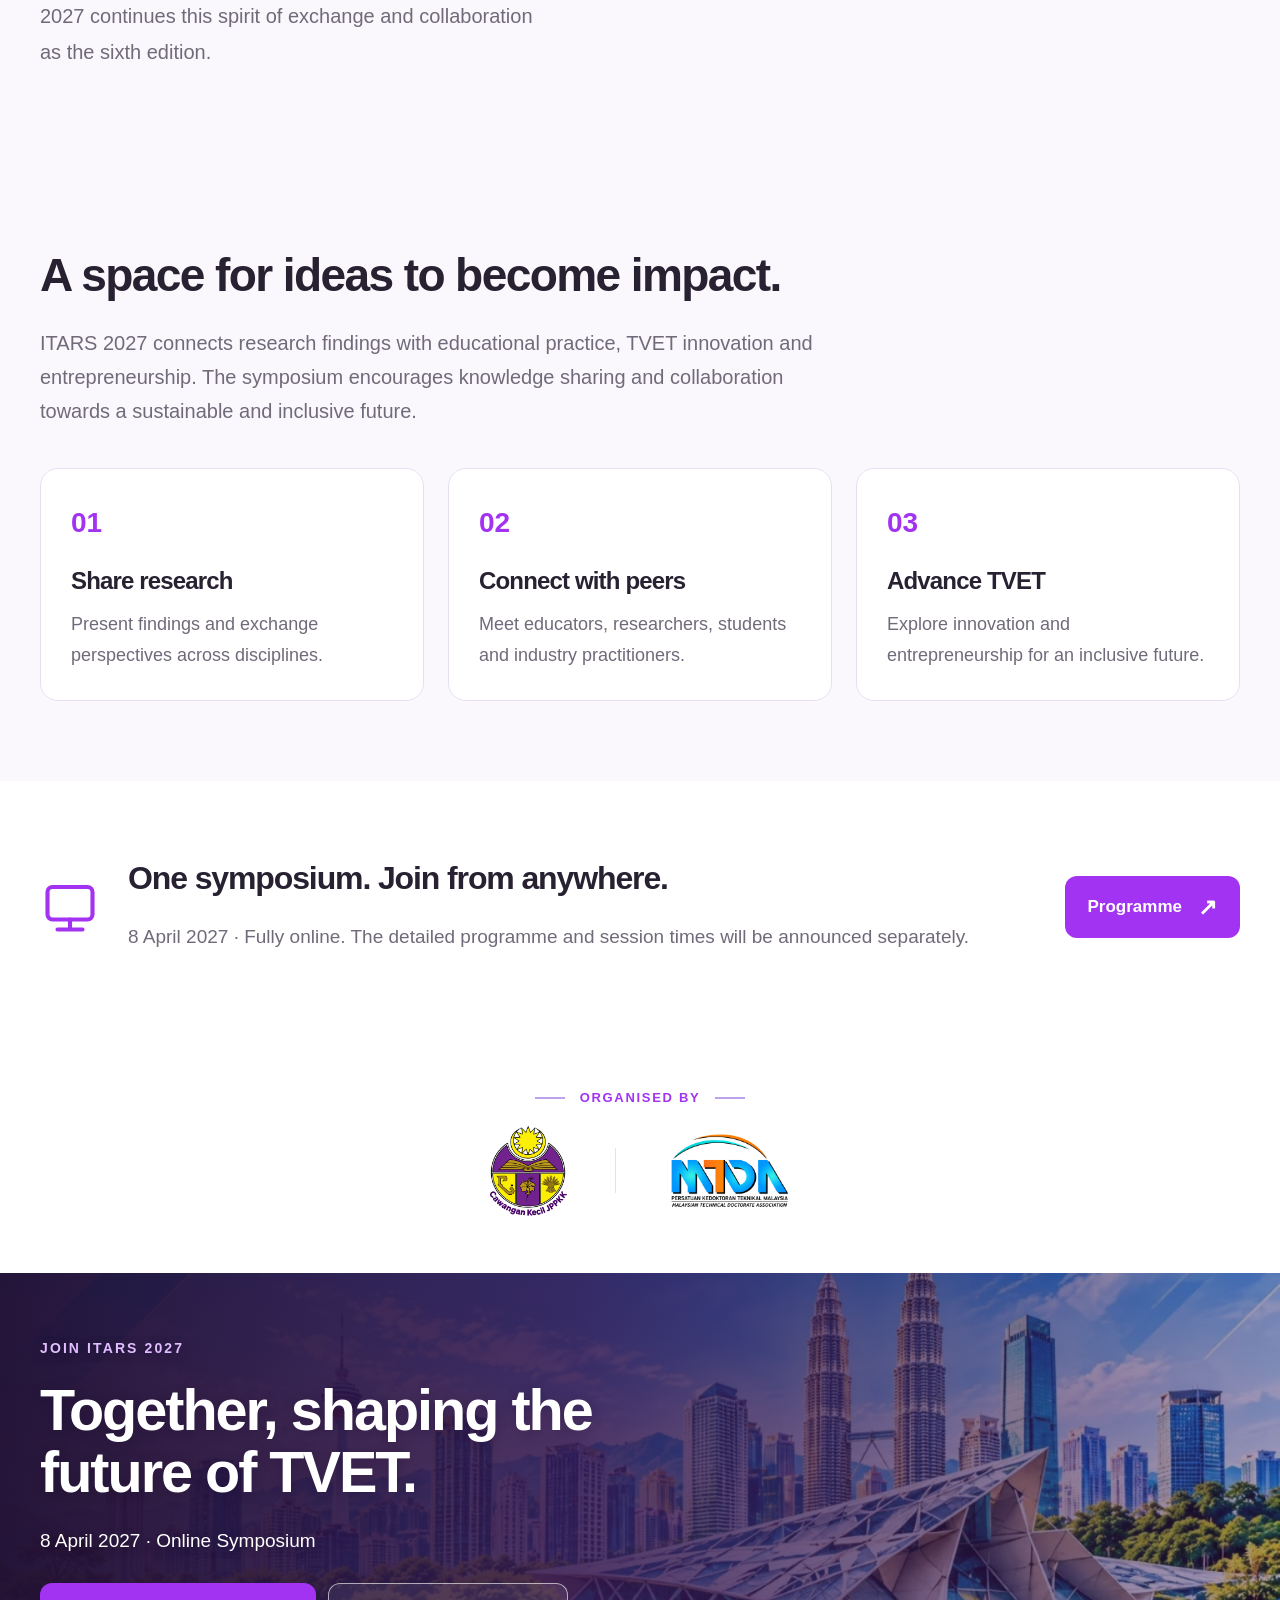
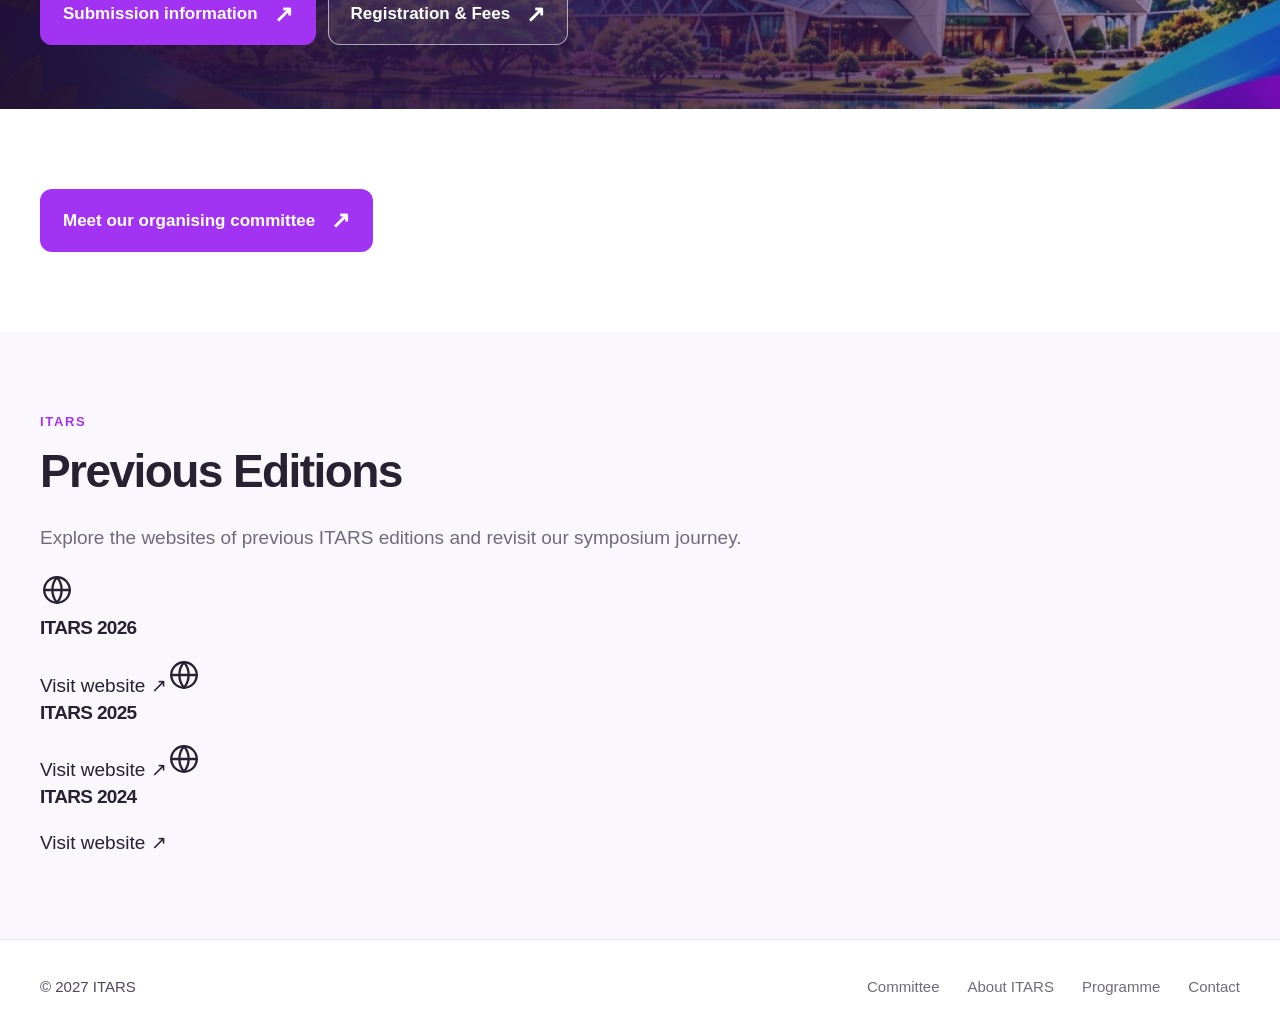
==== commit a0cd1334: "Add files via upload" ====
--- a/about.html
+++ b/about.html
@@ -51,7 +51,7 @@
   </div>
 </section>
 
-<section class="section history"><div class="container welcome-inner"><p class="eyebrow">ITARS</p><h2 data-i18n="abhistory"></h2><p data-i18n="abhistorycopy"></p><a class="text-link" href="https://sites.google.com/view/itars2025/home" target="_blank" rel="noopener" data-i18n="historysource">Explore ITARS 2025 →</a></div></section><section class="section purpose"><div class="container"><h2 data-i18n="abpurpose">A space for ideas to become impact.</h2><p class="purpose-intro" data-i18n="abpurposecopy"></p><div class="purpose-grid"><article><span class="purpose-number">01</span><h3 data-i18n="ab1"></h3><p data-i18n="ab1c"></p></article><article><span class="purpose-number">02</span><h3 data-i18n="ab2"></h3><p data-i18n="ab2c"></p></article><article><span class="purpose-number">03</span><h3 data-i18n="ab3"></h3><p data-i18n="ab3c"></p></article></div></div></section><section class="section"><div class="container format-panel"><svg class="icon" aria-hidden="true"><use href="#online"></use></svg><div><h2 data-i18n="abformat"></h2><p data-i18n="abformatcopy"></p></div><a class="button teal" href="programme.html" data-page-link data-i18n="navprogramme">Programme</a></div></section><section class="section organisers-section"><div class="container"><div class="organisers reveal">
+<section class="section history"><div class="container welcome-inner"><p class="eyebrow">ITARS</p><h2 data-i18n="abhistory"></h2><p data-i18n="abhistorycopy"></p></div></section><section class="section purpose"><div class="container"><h2 data-i18n="abpurpose">A space for ideas to become impact.</h2><p class="purpose-intro" data-i18n="abpurposecopy"></p><div class="purpose-grid"><article><span class="purpose-number">01</span><h3 data-i18n="ab1"></h3><p data-i18n="ab1c"></p></article><article><span class="purpose-number">02</span><h3 data-i18n="ab2"></h3><p data-i18n="ab2c"></p></article><article><span class="purpose-number">03</span><h3 data-i18n="ab3"></h3><p data-i18n="ab3c"></p></article></div></div></section><section class="section"><div class="container format-panel"><svg class="icon" aria-hidden="true"><use href="#online"></use></svg><div><h2 data-i18n="abformat"></h2><p data-i18n="abformatcopy"></p></div><a class="button teal" href="programme.html" data-page-link data-i18n="navprogramme">Programme</a></div></section><section class="section organisers-section"><div class="container"><div class="organisers reveal">
       <p class="eyebrow centered"><i></i><span data-i18n="organised">ORGANISED BY</span><i></i></p>
       <div class="organiser-names"><img src="assets/images/puspanita-logo.webp" alt="PUSPANITA Cawangan Kecil JPPKK" width="146" height="168"><span aria-hidden="true"></span><img src="assets/images/mtda-logo.webp" alt="Malaysian Technical Doctorate Association (MTDA)" width="245" height="155"></div>
       <p class="organiser-line">PUSPANITA JPPKK &amp; MTDA</p></div></div></section>
@@ -66,7 +66,7 @@
     </div>
   </div>
 </section>
-<section class="section"><div class="container"><a class="button teal" href="committee.html" data-i18n="committeeabout">Meet our organising committee</a></div></section></main>
+<section class="section"><div class="container"><a class="button teal" href="committee.html" data-i18n="committeeabout">Meet our organising committee</a></div></section><section class="section soft-section previous-editions" id="previous-editions"><div class="container"><p class="eyebrow">ITARS</p><h2 data-i18n="previouseditions">Previous Editions</h2><p data-i18n="previousintro">Explore the websites of previous ITARS editions and revisit our symposium journey.</p><div class="edition-grid"><a class="edition-card" href="https://www.itars2026.com/home" target="_blank" rel="noopener" aria-label="ITARS 2026"><svg class="icon" aria-hidden="true"><use href="#globe"></use></svg><h3>ITARS 2026</h3><span data-i18n="visitedition">Visit website</span><span aria-hidden="true"> ↗</span></a><a class="edition-card" href="https://sites.google.com/view/itars2025/home" target="_blank" rel="noopener" aria-label="ITARS 2025"><svg class="icon" aria-hidden="true"><use href="#globe"></use></svg><h3>ITARS 2025</h3><span data-i18n="visitedition">Visit website</span><span aria-hidden="true"> ↗</span></a><a class="edition-card" href="https://sites.google.com/view/itars2024official/home" target="_blank" rel="noopener" aria-label="ITARS 2024"><svg class="icon" aria-hidden="true"><use href="#globe"></use></svg><h3>ITARS 2024</h3><span data-i18n="visitedition">Visit website</span><span aria-hidden="true"> ↗</span></a></div></div></section></main>
 
 <!-- ============ SHARED FOOTER ============ -->
 <footer class="site-footer"><div class="container footer-inner"><small>© 2027 ITARS</small><nav aria-label="Footer navigation"><a href="committee.html" data-i18n="committee">Committee</a><a data-i18n="footabout" href="about.html" data-page-link>About ITARS</a><a data-i18n="footprogramme" href="programme.html" data-page-link>Programme</a><a data-i18n="footcontact" href="contact.html" data-page-link>Contact</a></nav></div></footer>
--- a/assets/css/style.css
+++ b/assets/css/style.css
@@ -166,3 +166,6 @@
 .submission-steps{display:grid;gap:1.25rem;max-width:960px}.submission-steps .author-card{border-left:5px solid #8b36d9}.submission-steps p{line-height:1.8}
 
 @media(min-width:1051px){.main-nav{gap:clamp(8px,1.2vw,20px);flex-wrap:wrap;row-gap:8px}.main-nav a{white-space:nowrap}}
+
+/* Shared inner-page hero: omit repeated breadcrumb navigation. */
+.inner-page .page-breadcrumb{display:none!important}.inner-page main>section:first-child .hero-section-label{display:flex;align-items:center;gap:12px;margin-bottom:22px}.inner-page main>section:first-child .hero-section-label .icon{width:28px;height:28px}
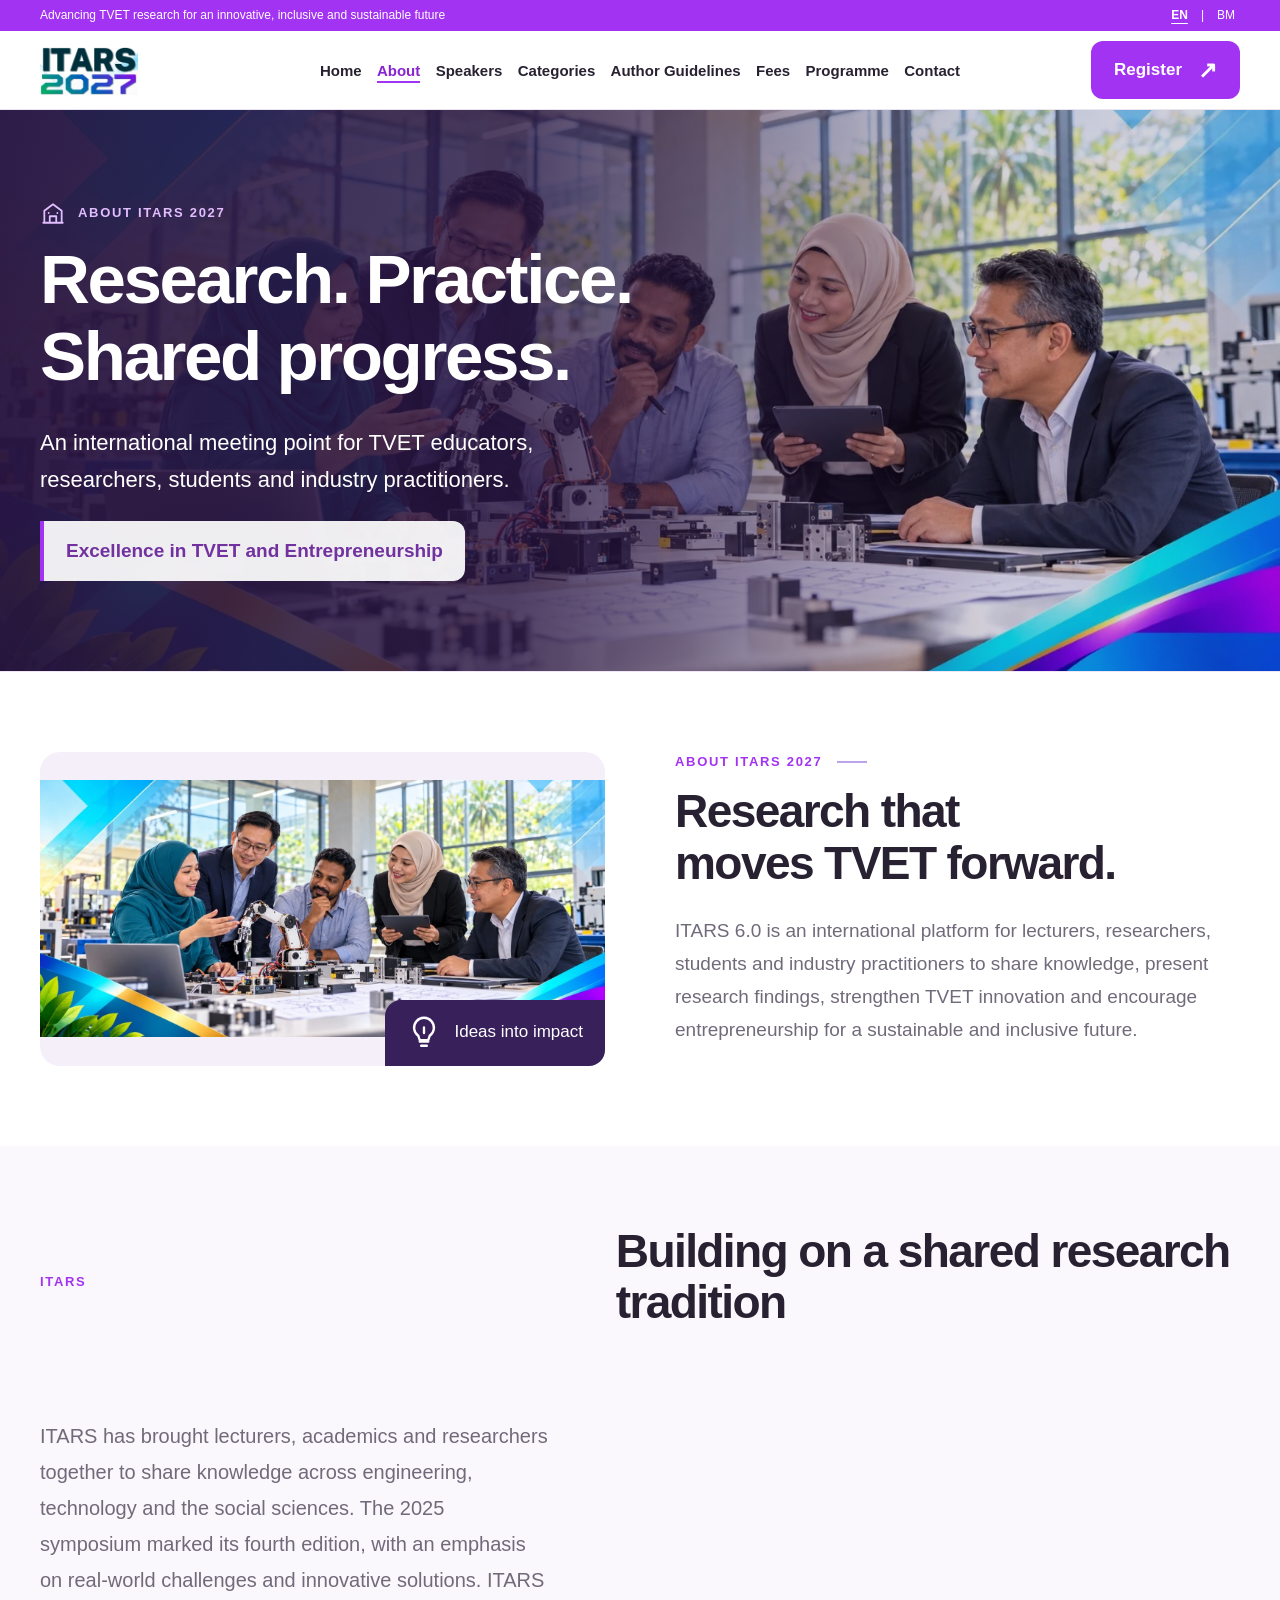
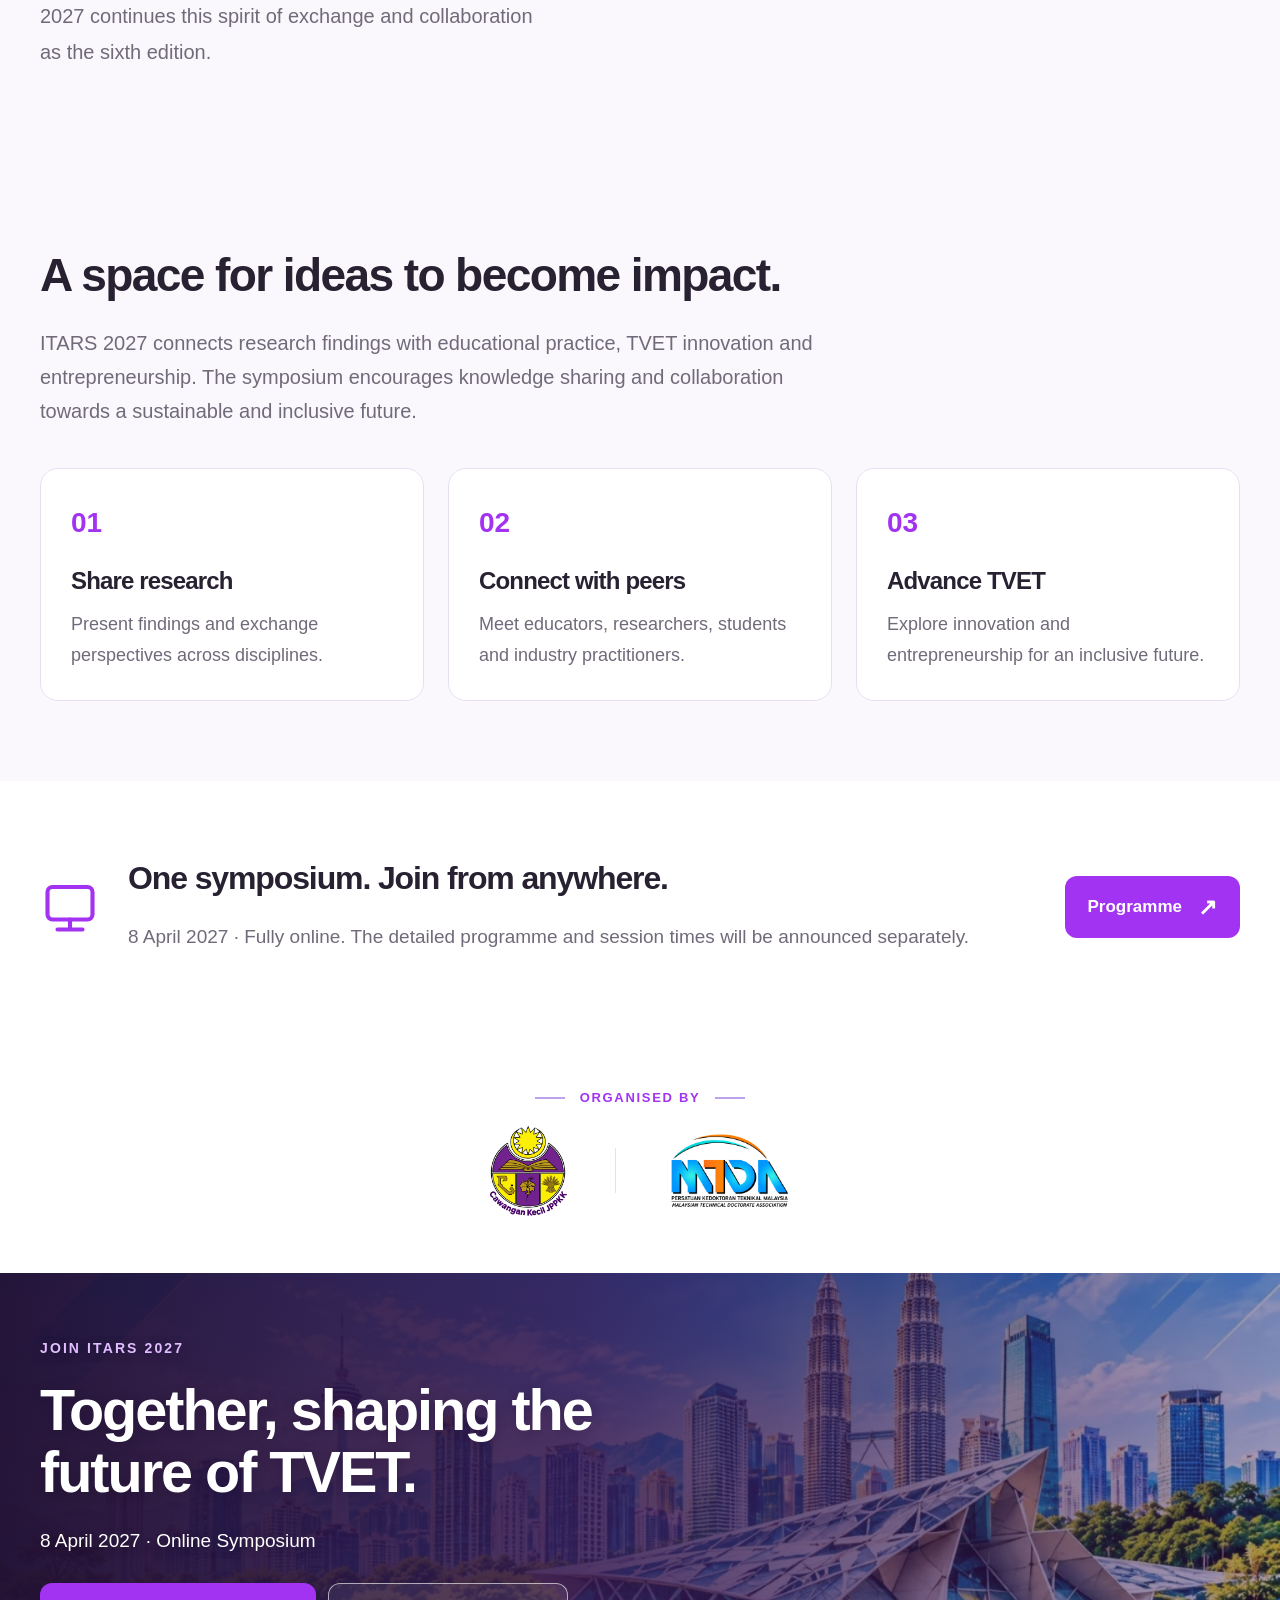
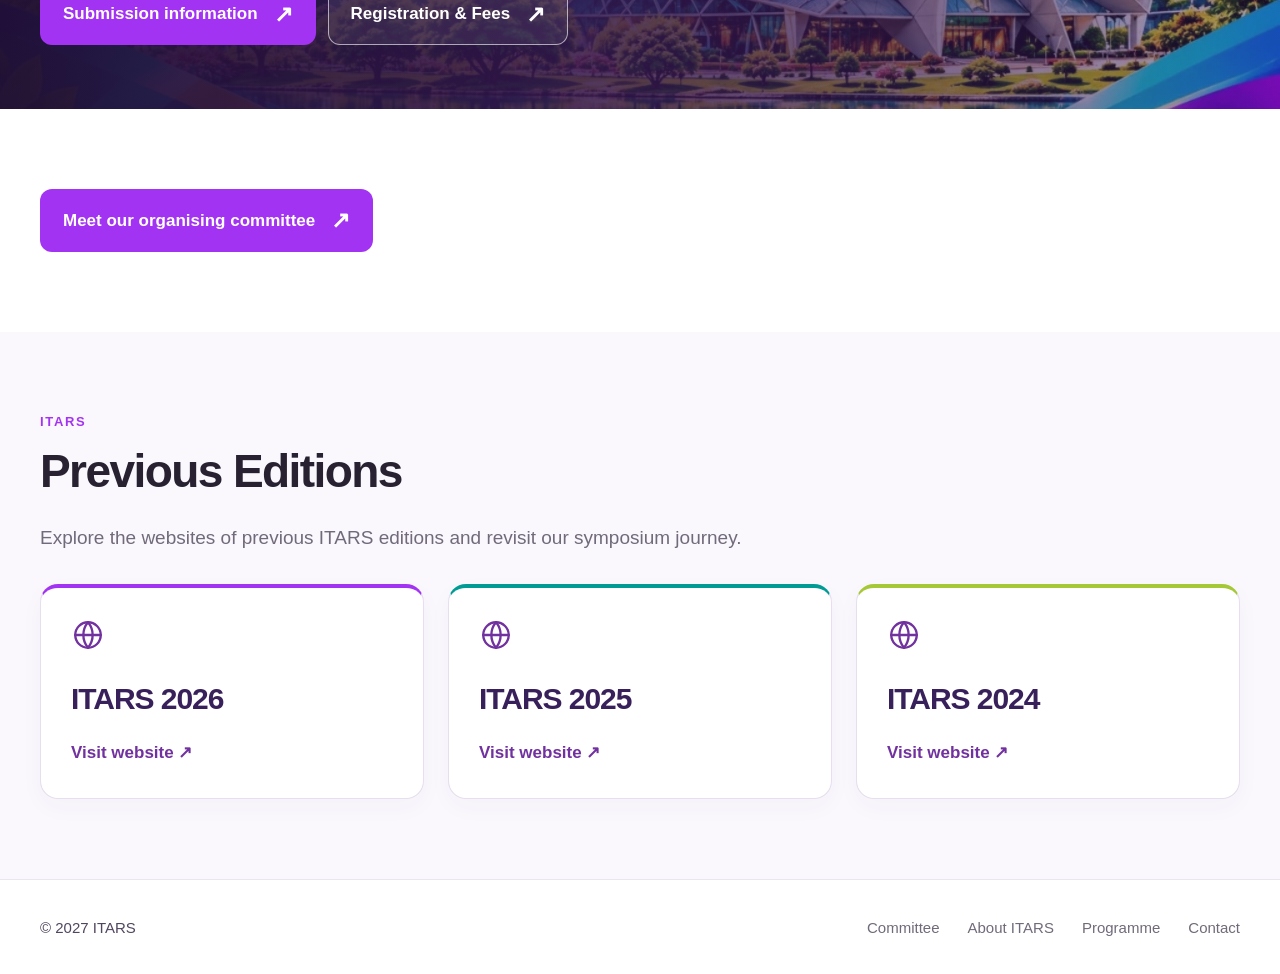
==== commit c73248e7: "Add files via upload" ====
--- a/about.html
+++ b/about.html
@@ -7,7 +7,7 @@
 <meta name="description" content="Discover the background, aims and organisers of the sixth International TVET Academic and Research Symposium.">
 <meta name="theme-color" content="#a333f2">
 <link rel="icon" href="assets/icons/online-badge.svg" type="image/svg+xml">
-<link rel="stylesheet" href="assets/css/style.css">
+<link rel="stylesheet" href="assets/css/style.css?v=20261026-hero2">
 <script src="assets/js/translations.js" defer></script>
 <script src="assets/js/site.js" defer></script>
 <meta property="og:title" content="About ITARS 2027"><meta property="og:description" content="Discover the background, aims and organisers of the sixth International TVET Academic and Research Symposium."><meta property="og:type" content="website"></head>
@@ -39,7 +39,7 @@
   </div></div>
 </header>
 
-<main id="main"><section class="has-explicit-hero about-hero"><img class="page-hero-image" src="assets/images/about-hero.webp" alt="" width="1536" height="698" fetchpriority="high" aria-hidden="true"><div class="container"><p class="eyebrow hero-section-label"><svg class="icon" aria-hidden="true"><use href="#org"></use></svg><span data-i18n="aboutlabel">ABOUT ITARS 2027</span></p><h1 data-i18n="abtitle">Research. Practice. Shared progress.</h1><p data-i18n="ablead">An international meeting point for TVET educators, researchers, students and industry practitioners.</p><div class="about-theme" data-i18n="abtheme">Excellence in TVET and Entrepreneurship</div></div></section><section class="section about">
+<main id="main"><section class="has-explicit-hero about-hero"><img class="page-hero-image" decoding="async" src="assets/images/about-hero.webp" alt="" width="1536" height="698" fetchpriority="high" aria-hidden="true"><div class="container"><p class="eyebrow hero-section-label"><svg class="icon" aria-hidden="true"><use href="#org"></use></svg><span data-i18n="aboutlabel">ABOUT ITARS 2027</span></p><h1 data-i18n="abtitle">Research. Practice. Shared progress.</h1><p data-i18n="ablead">An international meeting point for TVET educators, researchers, students and industry practitioners.</p><div class="about-theme" data-i18n="abtheme">Excellence in TVET and Entrepreneurship</div></div></section><section class="section about">
   <div class="container about-grid">
     <div class="reveal">
       <p class="eyebrow"><span data-i18n="aboutlabel">ABOUT ITARS 2027</span><i></i></p>
--- a/assets/css/style.css
+++ b/assets/css/style.css
@@ -169,3 +169,31 @@
 
 /* Shared inner-page hero: omit repeated breadcrumb navigation. */
 .inner-page .page-breadcrumb{display:none!important}.inner-page main>section:first-child .hero-section-label{display:flex;align-items:center;gap:12px;margin-bottom:22px}.inner-page main>section:first-child .hero-section-label .icon{width:28px;height:28px}
+
+/* Previous symposium editions */
+.edition-grid{display:grid;grid-template-columns:repeat(3,minmax(0,1fr));gap:24px;margin-top:30px}.edition-card{display:block;padding:30px;border:1px solid #e7deef;border-top:4px solid #a333f2;border-radius:18px;background:#fff;box-shadow:0 8px 25px #38205b08;transition:transform .2s,box-shadow .2s}.edition-card:nth-child(2){border-top-color:#009b95}.edition-card:nth-child(3){border-top-color:#a5c837}.edition-card:hover{transform:translateY(-4px);box-shadow:0 12px 30px #38205b15}.edition-card>.icon{color:#71319f;margin-bottom:20px}.edition-card h3{font-size:30px;margin-bottom:20px;color:#38205b}.edition-card span{font-size:17px;font-weight:650;color:#71319f}@media(max-width:700px){.edition-grid{grid-template-columns:1fr}.edition-card{padding:25px}}
+
+.author-visual-intro{display:grid;grid-template-columns:1.1fr 1fr;gap:36px;align-items:center;margin-bottom:35px}.author-visual-intro img{width:100%;border-radius:24px}.author-journey{display:grid;grid-template-columns:repeat(3,minmax(0,1fr));gap:22px;list-style:none;padding:0;margin:0}.journey-card{border:1px solid #e7deef;border-top:4px solid #9432d8;border-radius:18px;padding:26px;background:#fff;box-shadow:0 7px 24px #38205b09}.journey-card:nth-child(3n+2){border-top-color:#009d95}.journey-card:nth-child(3n){border-top-color:#a3c537}.journey-top{display:flex;justify-content:space-between;align-items:center;margin-bottom:20px;color:#7b2eb5}.step-number{font-size:32px;font-weight:800}.journey-card h3{font-size:25px;line-height:1.2;margin-bottom:14px}.journey-card p{font-size:18px;line-height:1.6;min-height:85px}.journey-card strong{display:block;font-size:16px;color:#6b2f93;background:#f4edf9;border-radius:8px;padding:10px 12px}.author-details-wrap{margin-bottom:50px}.author-full-details{border:1px solid #e5d9ef;border-radius:18px;overflow:hidden}.author-full-details summary{padding:22px;font-weight:750;cursor:pointer;color:#71319f;min-height:48px}.author-full-details>.section>.container{width:calc(100% - 48px)}@media(max-width:900px){.author-journey{grid-template-columns:repeat(2,minmax(0,1fr))}}@media(max-width:600px){.author-visual-intro{grid-template-columns:1fr;gap:20px}.author-visual-intro img{max-height:260px;object-fit:contain}.author-journey{grid-template-columns:1fr}.journey-card p{min-height:0}.journey-card{padding:22px}}
+
+/* Fees: focus attention on rates, registration and payment. */
+.fee-grid{align-items:stretch}.presenter-highlight{background:linear-gradient(135deg,#6322a0,#8c2fd0);border-color:#71319f;box-shadow:0 14px 36px #71319f26}.presenter-highlight h2,.presenter-highlight p,.presenter-highlight .fee-row,.presenter-highlight .fee-row strong{color:#fff}.presenter-highlight .fee-row{border-color:#ffffff35}.presenter-highlight .fee-row strong{font-size:36px}.presenter-highlight .fee-sub strong{font-size:25px}.presenter-highlight .fee-small{color:#f0e5fa}.participant-panel{background:#fff;border:2px solid #8d42c3}.participant-panel .fee-row strong{font-size:36px;color:#71319f}.fees-action{display:flex;align-items:center;justify-content:space-between;gap:25px;border:1px solid #dfc9f1;border-radius:18px;padding:28px;margin:30px 0;background:#f7f0fc}.fees-action h3{font-size:25px;margin-bottom:12px}.fees-action p{font-size:17px;margin:0}.fees-action .button-row{flex-shrink:0;flex-wrap:wrap}.payment-panel{background:#f7effc;border:1px solid #dec8ee}.account-emphasis{display:flex;flex-wrap:wrap;align-items:center;gap:15px}.account-emphasis>strong{font-size:29px;color:#6322a0;letter-spacing:.04em}.copy-account{font-size:15px;min-height:44px}.copy-account:after{display:none}.copy-feedback{display:block;width:100%;font-size:16px;color:#6322a0}.payment-proof-highlight{background:#eee0f9;border-left:5px solid #8429d9;padding:26px;border-radius:14px}.payment-proof-highlight h3{font-size:25px}.refund-note{font-weight:650;border-left:4px solid #a333f2;padding:12px 18px;background:#fff;margin-top:25px}@media(max-width:900px){.fees-action{align-items:flex-start;flex-direction:column}.fees-action .button-row{flex-shrink:1}}@media(max-width:600px){.account-emphasis>strong{font-size:25px}.fees-action{padding:23px}.fees-action .button-row{display:grid;width:100%}.presenter-highlight .fee-row strong,.participant-panel .fee-row strong{font-size:31px}}
+
+/* Fees: clear price hierarchy and accessible payment actions. */
+.fees-page .fee-panel{position:relative;padding:38px;overflow:hidden}
+.fees-page .fee-card-icon{display:flex;align-items:center;justify-content:center;width:56px;height:56px;border-radius:16px;background:#f0e3fa;color:#71319f;margin-bottom:22px}
+.fees-page .presenter-highlight .fee-card-icon{background:#ffffff20;color:#fff}
+.fees-page .fee-panel h2:before{display:none}
+.fees-page .fee-row:not(.fee-sub) strong{font-size:clamp(32px,3.4vw,46px);letter-spacing:-.04em;line-height:1.15}
+.fees-page .second-paper-rate{margin-top:-7px;padding:0 0 22px;min-height:44px;font-size:16px}
+.fees-page .presenter-highlight .second-paper-rate{color:#f0e5fa}
+.fees-page .presenter-highlight .second-paper-rate strong{font-size:23px;font-weight:650}
+.fees-page .presenter-highlight .fee-small{border-top:1px solid #ffffff35;padding-top:20px}
+.fees-page .participant-panel h2{color:#6322a0}
+.fees-page .fee-register{background:#71319f;color:#fff;box-shadow:0 6px 16px #71319f20}
+.fees-page .fee-register:hover{background:#57217e}
+.fees-page .payment-panel{background:#f3eafa;border-color:#ddc6ee}
+.fees-page .account-emphasis{padding:18px;background:#fff;border:1px solid #ddc6ee;border-radius:12px}
+.fees-page .payment-proof-highlight code{background:#fff;border:1px solid #d4b5eb;font-weight:700;overflow-wrap:anywhere;max-width:100%}
+.fees-page .copy-account{border-color:#a879c9;color:#6322a0}
+.fees-page .copy-feedback:empty{display:none}
+@media(max-width:600px){.fees-page .fee-panel{padding:26px}.fees-page .account-emphasis{padding:15px}.fees-page .account-emphasis>strong{font-size:24px}.fees-page .copy-account{width:100%}.fees-page .fee-row{gap:12px}.fees-page .fee-row>span{font-size:17px}}
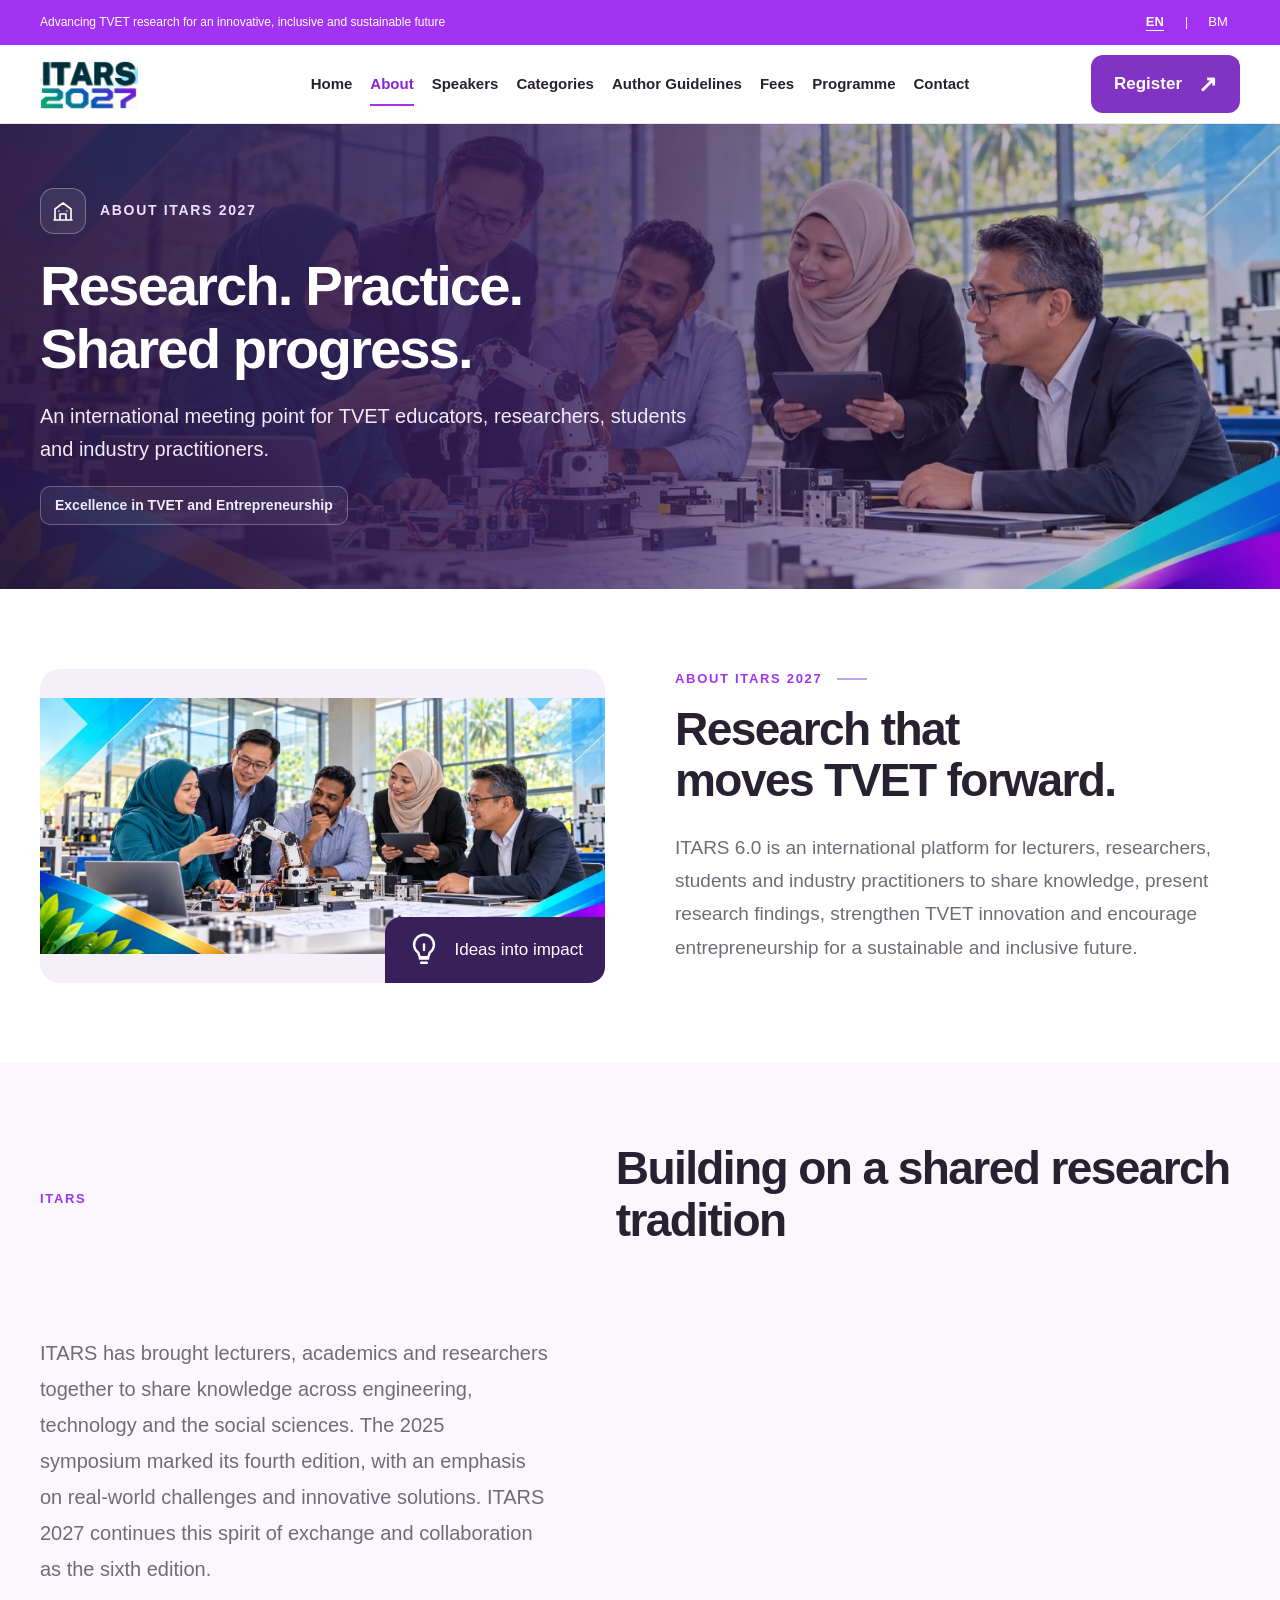
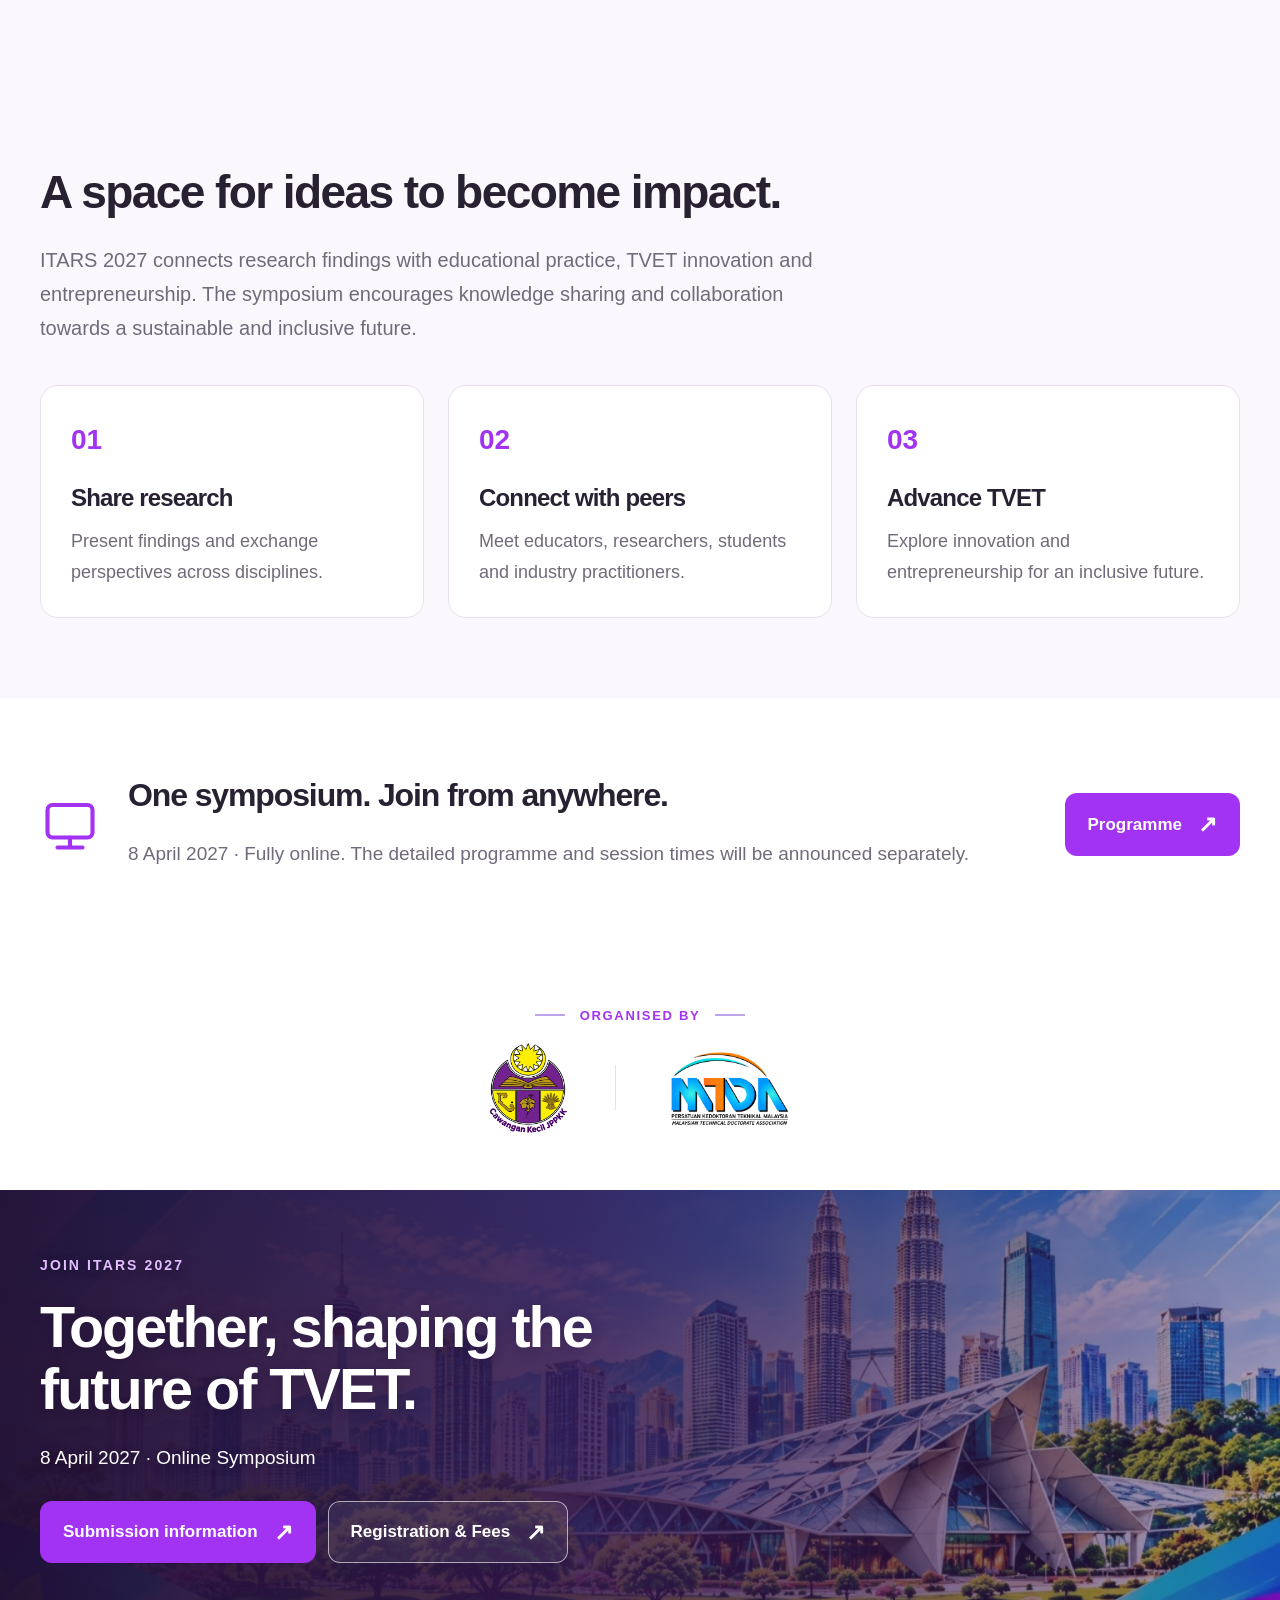
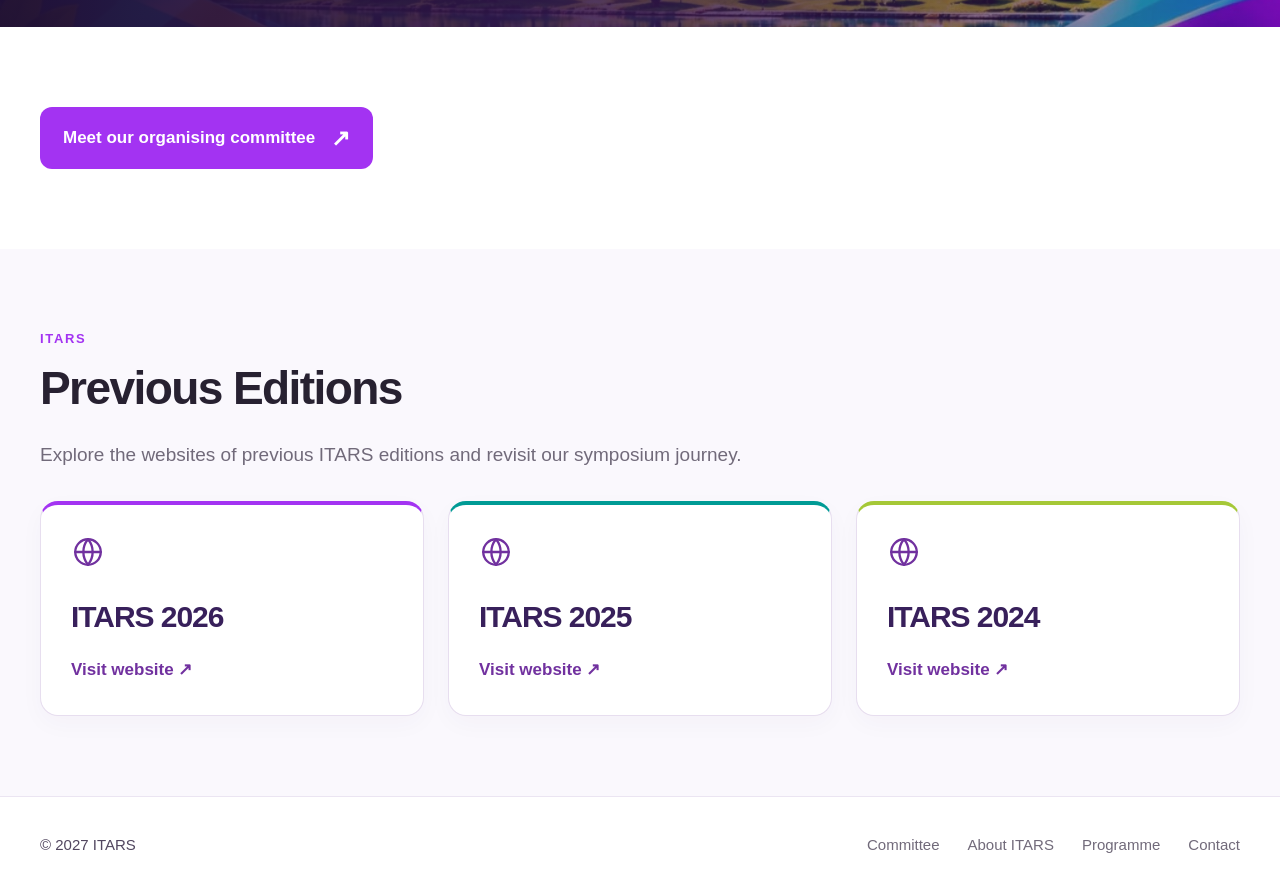
==== commit 99e8c10d: "Add files via upload" ====
--- a/about.html
+++ b/about.html
@@ -7,9 +7,9 @@
 <meta name="description" content="Discover the background, aims and organisers of the sixth International TVET Academic and Research Symposium.">
 <meta name="theme-color" content="#a333f2">
 <link rel="icon" href="assets/icons/online-badge.svg" type="image/svg+xml">
-<link rel="stylesheet" href="assets/css/style.css?v=20261026-hero2">
+<link rel="stylesheet" href="assets/css/style.css?v=20261026-icons3">
 <script src="assets/js/translations.js" defer></script>
-<script src="assets/js/site.js" defer></script>
+<script src="assets/js/site.js?v=20261026-icons3" defer></script>
 <meta property="og:title" content="About ITARS 2027"><meta property="og:description" content="Discover the background, aims and organisers of the sixth International TVET Academic and Research Symposium."><meta property="og:type" content="website"></head>
 <body class="about-page">
 <svg xmlns="http://www.w3.org/2000/svg" aria-hidden="true" style="position:absolute;width:0;height:0;overflow:hidden"><symbol id="calendar" viewBox="0 0 24 24"><g fill="none" stroke="currentColor" stroke-width="1.65" stroke-linecap="round" stroke-linejoin="round"><rect x="4" y="5" width="16" height="16" rx="2"/><path d="M8 3v4m8-4v4M4 10h16"/></g></symbol><symbol id="online" viewBox="0 0 24 24"><g fill="none" stroke="currentColor" stroke-width="1.65" stroke-linecap="round" stroke-linejoin="round"><rect x="3" y="4" width="18" height="13" rx="2"/><path d="M12 17v4m-5 0h10"/></g></symbol><symbol id="paper" viewBox="0 0 24 24"><g fill="none" stroke="currentColor" stroke-width="1.65" stroke-linecap="round" stroke-linejoin="round"><path d="M6 3h8l4 4v14H6zM14 3v5h4M9 12h6m-6 4h6"/></g></symbol><symbol id="idea" viewBox="0 0 24 24"><g fill="none" stroke="currentColor" stroke-width="1.65" stroke-linecap="round" stroke-linejoin="round"><path d="M9 18h6m-5 3h4M8 14a7 7 0 1 1 8 0l-1 3H9zM12 12V8"/></g></symbol><symbol id="engineering" viewBox="0 0 24 24"><g fill="none" stroke="currentColor" stroke-width="1.65" stroke-linecap="round" stroke-linejoin="round"><path d="m9 3 6 0 1 3 3 1 2 5-2 5-3 1-1 3H9l-1-3-3-1-2-5 2-5 3-1z"/><circle cx="12" cy="12" r="3"/></g></symbol><symbol id="education" viewBox="0 0 24 24"><g fill="none" stroke="currentColor" stroke-width="1.65" stroke-linecap="round" stroke-linejoin="round"><path d="m2 9 10-5 10 5-10 5zM6 11v6q6 5 12 0v-6m4-2v8"/></g></symbol><symbol id="business" viewBox="0 0 24 24"><g fill="none" stroke="currentColor" stroke-width="1.65" stroke-linecap="round" stroke-linejoin="round"><path d="M3 21h18M5 17h3v-6H5zm6 0h3V7h-3zm6 0h3V3h-3z"/></g></symbol><symbol id="environment" viewBox="0 0 24 24"><g fill="none" stroke="currentColor" stroke-width="1.65" stroke-linecap="round" stroke-linejoin="round"><path d="M5 18C1 5 13 3 21 3c0 14-6 18-13 15M5 21 16 9"/></g></symbol><symbol id="tourism" viewBox="0 0 24 24"><g fill="none" stroke="currentColor" stroke-width="1.65" stroke-linecap="round" stroke-linejoin="round"><path d="M4 21V5h16v16M2 21h20M8 8h1m6 0h1m-8 4h1m6 0h1m-6 9v-5h4v5"/></g></symbol><symbol id="social" viewBox="0 0 24 24"><g fill="none" stroke="currentColor" stroke-width="1.65" stroke-linecap="round" stroke-linejoin="round"><circle cx="12" cy="7" r="3"/><path d="M6 21v-2a6 6 0 0 1 12 0v2M5 6a3 3 0 0 0 0 6m14-6a3 3 0 0 1 0 6M2 20v-2a4 4 0 0 1 3-4m17 6v-2a4 4 0 0 0-3-4"/></g></symbol><symbol id="notice" viewBox="0 0 24 24"><g fill="none" stroke="currentColor" stroke-width="1.65" stroke-linecap="round" stroke-linejoin="round"><path d="m3 10 14-5v14L3 14zM7 15l2 6h4l-2-5m9-7 2-2m-2 10 2 2M3 10v4"/></g></symbol><symbol id="menu" viewBox="0 0 24 24"><g fill="none" stroke="currentColor" stroke-width="1.65" stroke-linecap="round" stroke-linejoin="round"><path d="M4 6h16M4 12h16M4 18h16"/></g></symbol><symbol id="mic" viewBox="0 0 24 24"><g fill="none" stroke="currentColor" stroke-width="1.65" stroke-linecap="round" stroke-linejoin="round"><rect x="9" y="3" width="6" height="11" rx="3"/><path d="M5 11a7 7 0 0 0 14 0M12 18v3m-4 0h8"/></g></symbol><symbol id="check" viewBox="0 0 24 24"><g fill="none" stroke="currentColor" stroke-width="1.65" stroke-linecap="round" stroke-linejoin="round"><rect x="4" y="4" width="16" height="16" rx="3"/><path d="m8 12 3 3 5-6"/></g></symbol><symbol id="gear" viewBox="0 0 24 24"><g fill="none" stroke="currentColor" stroke-width="1.65" stroke-linecap="round" stroke-linejoin="round"><circle cx="12" cy="12" r="3"/><path d="M12 2v3m0 14v3M2 12h3m14 0h3M4.9 4.9 7 7m10 10 2.1 2.1M4.9 19.1 7 17M17 7l2.1-2.1"/></g></symbol><symbol id="present" viewBox="0 0 24 24"><g fill="none" stroke="currentColor" stroke-width="1.65" stroke-linecap="round" stroke-linejoin="round"><rect x="3" y="4" width="18" height="12" rx="1.5"/><path d="M12 16v3m-4 2 4-2 4 2M8 12l3-3 2 2 3-3"/></g></symbol><symbol id="book" viewBox="0 0 24 24"><g fill="none" stroke="currentColor" stroke-width="1.65" stroke-linecap="round" stroke-linejoin="round"><path d="M3 5c3-1 6-1 9 1 3-2 6-2 9-1v14c-3-1-6-1-9 1-3-2-6-2-9-1zM12 6v14"/></g></symbol><symbol id="fee" viewBox="0 0 24 24"><g fill="none" stroke="currentColor" stroke-width="1.65" stroke-linecap="round" stroke-linejoin="round"><rect x="3" y="6" width="18" height="12" rx="2"/><circle cx="12" cy="12" r="2.5"/><path d="M6 9v.01M18 15v.01"/></g></symbol><symbol id="phone" viewBox="0 0 24 24"><g fill="none" stroke="currentColor" stroke-width="1.65" stroke-linecap="round" stroke-linejoin="round"><path d="M5 3h4l2 5-2.5 1.5a11 11 0 0 0 6 6L16 13l5 2v4a2 2 0 0 1-2 2A17 17 0 0 1 3 5a2 2 0 0 1 2-2"/></g></symbol><symbol id="globe" viewBox="0 0 24 24"><g fill="none" stroke="currentColor" stroke-width="1.65" stroke-linecap="round" stroke-linejoin="round"><circle cx="12" cy="12" r="9"/><path d="M3 12h18M12 3a14 14 0 0 1 0 18M12 3a14 14 0 0 0 0 18"/></g></symbol><symbol id="target" viewBox="0 0 24 24"><g fill="none" stroke="currentColor" stroke-width="1.65" stroke-linecap="round" stroke-linejoin="round"><circle cx="12" cy="12" r="9"/><circle cx="12" cy="12" r="5"/><circle cx="12" cy="12" r="1"/></g></symbol><symbol id="user" viewBox="0 0 24 24"><g fill="none" stroke="currentColor" stroke-width="1.65" stroke-linecap="round" stroke-linejoin="round"><circle cx="12" cy="8" r="4"/><path d="M4 21a8 8 0 0 1 16 0"/></g></symbol><symbol id="org" viewBox="0 0 24 24"><g fill="none" stroke="currentColor" stroke-width="1.65" stroke-linecap="round" stroke-linejoin="round"><path d="M3 21h18M4 21V10l8-6 8 6v11M9 21v-6h6v6M8 12h.01M16 12h.01"/></g></symbol></svg>
@@ -39,7 +39,7 @@
   </div></div>
 </header>
 
-<main id="main"><section class="has-explicit-hero about-hero"><img class="page-hero-image" decoding="async" src="assets/images/about-hero.webp" alt="" width="1536" height="698" fetchpriority="high" aria-hidden="true"><div class="container"><p class="eyebrow hero-section-label"><svg class="icon" aria-hidden="true"><use href="#org"></use></svg><span data-i18n="aboutlabel">ABOUT ITARS 2027</span></p><h1 data-i18n="abtitle">Research. Practice. Shared progress.</h1><p data-i18n="ablead">An international meeting point for TVET educators, researchers, students and industry practitioners.</p><div class="about-theme" data-i18n="abtheme">Excellence in TVET and Entrepreneurship</div></div></section><section class="section about">
+<main id="main"><section class="has-explicit-hero about-hero"><img class="page-hero-image" decoding="async" src="assets/images/about-hero.webp" alt="" width="1536" height="698" fetchpriority="high" aria-hidden="true"><div class="container"><p class="eyebrow hero-section-label"><svg class="icon" aria-hidden="true" viewBox="0 0 24 24" width="46" height="46" focusable="false"><g fill="none" stroke="currentColor" stroke-width="1.65" stroke-linecap="round" stroke-linejoin="round"><path d="M3 21h18M4 21V10l8-6 8 6v11M9 21v-6h6v6M8 12h.01M16 12h.01"/></g></svg><span data-i18n="aboutlabel">ABOUT ITARS 2027</span></p><h1 data-i18n="abtitle">Research. Practice. Shared progress.</h1><p data-i18n="ablead">An international meeting point for TVET educators, researchers, students and industry practitioners.</p><div class="about-theme" data-i18n="abtheme">Excellence in TVET and Entrepreneurship</div></div></section><section class="section about">
   <div class="container about-grid">
     <div class="reveal">
       <p class="eyebrow"><span data-i18n="aboutlabel">ABOUT ITARS 2027</span><i></i></p>
--- a/assets/css/style.css
+++ b/assets/css/style.css
@@ -197,3 +197,25 @@
 .fees-page .copy-account{border-color:#a879c9;color:#6322a0}
 .fees-page .copy-feedback:empty{display:none}
 @media(max-width:600px){.fees-page .fee-panel{padding:26px}.fees-page .account-emphasis{padding:15px}.fees-page .account-emphasis>strong{font-size:24px}.fees-page .copy-account{width:100%}.fees-page .fee-row{gap:12px}.fees-page .fee-row>span{font-size:17px}}
+
+/* Unified header and page heroes — October 2026. */
+.site-header .nav-inner{gap:20px}
+.site-header .main-nav{align-items:center;gap:18px}
+.site-header .main-nav a{display:flex;align-items:center;min-height:44px;line-height:1.35}
+.site-header .language-switch button{min-width:44px;min-height:44px;font-size:13px}
+.site-header .nav-register{background:#8133c4;color:#fff;border-radius:12px;white-space:nowrap}
+.site-header .nav-register:hover{background:#67249f}
+main>section.has-explicit-hero{display:flex;align-items:center;min-height:440px;padding:64px 0;background:#38205b;border:0}
+main>section.has-explicit-hero:after{content:'';position:absolute;inset:0;z-index:1;pointer-events:none;background:linear-gradient(90deg,rgba(40,20,64,.94) 0%,rgba(56,32,91,.83) 43%,rgba(56,32,91,.36) 74%,rgba(40,20,64,.22) 100%)}
+main>section.has-explicit-hero>.page-hero-image{object-position:center;object-fit:cover}
+main>section.has-explicit-hero>.container{display:flex;flex-direction:column;align-items:flex-start;gap:20px}
+main>section.has-explicit-hero .hero-section-label{display:flex;align-items:center;gap:14px;margin:0;color:#f0dfff;font-size:14px;font-weight:750;letter-spacing:.12em;line-height:1.4;text-transform:uppercase}
+main>section.has-explicit-hero .hero-section-label>.icon{width:46px;height:46px;padding:10px;border:1px solid #ffffff4d;border-radius:14px;background:#ffffff14;color:#fff}
+main>section.has-explicit-hero h1{font:800 clamp(40px,4.4vw,60px)/1.12 'Segoe UI',Arial,sans-serif;letter-spacing:-.035em;max-width:760px;margin:0;color:#fff;text-wrap:balance}
+main>section.has-explicit-hero p:not(.eyebrow){font-size:20px;line-height:1.65;max-width:660px;margin:0;color:#f1eaf8}
+main>section.has-explicit-hero .about-theme{font-size:14px;line-height:1.5;padding:8px 14px;border:1px solid #ffffff44;border-radius:10px;background:#ffffff10;color:#f1eaf8;margin:0}
+.hero{padding:72px 0 100px}
+.hero:before{background:linear-gradient(90deg,rgba(40,20,64,.94),rgba(56,32,91,.83) 43%,rgba(56,32,91,.36) 74%,rgba(40,20,64,.22))}
+@media(max-width:1200px){.site-header .main-nav{display:none;position:absolute;top:100%;left:0;right:0;padding:16px 24px;background:#fff;border-bottom:1px solid var(--line);grid-template-columns:1fr 1fr;gap:0}.site-header .main-nav.is-open{display:grid}.site-header .main-nav a{padding:12px}.site-header .menu-toggle{display:flex;align-items:center;justify-content:center;gap:6px;min-height:44px}}
+@media(max-width:700px){main>section.has-explicit-hero{min-height:400px;padding:48px 0}main>section.has-explicit-hero>.container{gap:18px}main>section.has-explicit-hero:after{background:linear-gradient(90deg,rgba(40,20,64,.93),rgba(56,32,91,.79) 60%,rgba(40,20,64,.54))}main>section.has-explicit-hero>.page-hero-image{object-position:60% center}main>section.has-explicit-hero h1{font-size:clamp(32px,7.5vw,44px);max-width:100%}main>section.has-explicit-hero p:not(.eyebrow){font-size:18px;line-height:1.6}main>section.has-explicit-hero .hero-section-label{font-size:12px;letter-spacing:.09em;gap:12px}main>section.has-explicit-hero .hero-section-label>.icon{width:44px;height:44px}main>section.has-explicit-hero .about-theme{font-size:13px}.site-header .utility-inner{gap:8px}.site-header .nav-inner{gap:10px}.site-header .language-switch{gap:0}.hero{padding:88px 0 72px}.hero:before{background:linear-gradient(180deg,#28144066,#38205bde 38%,#281440f5)} }
+@media(prefers-reduced-motion:reduce){html{scroll-behavior:auto}.site-header a{transition:none}}
